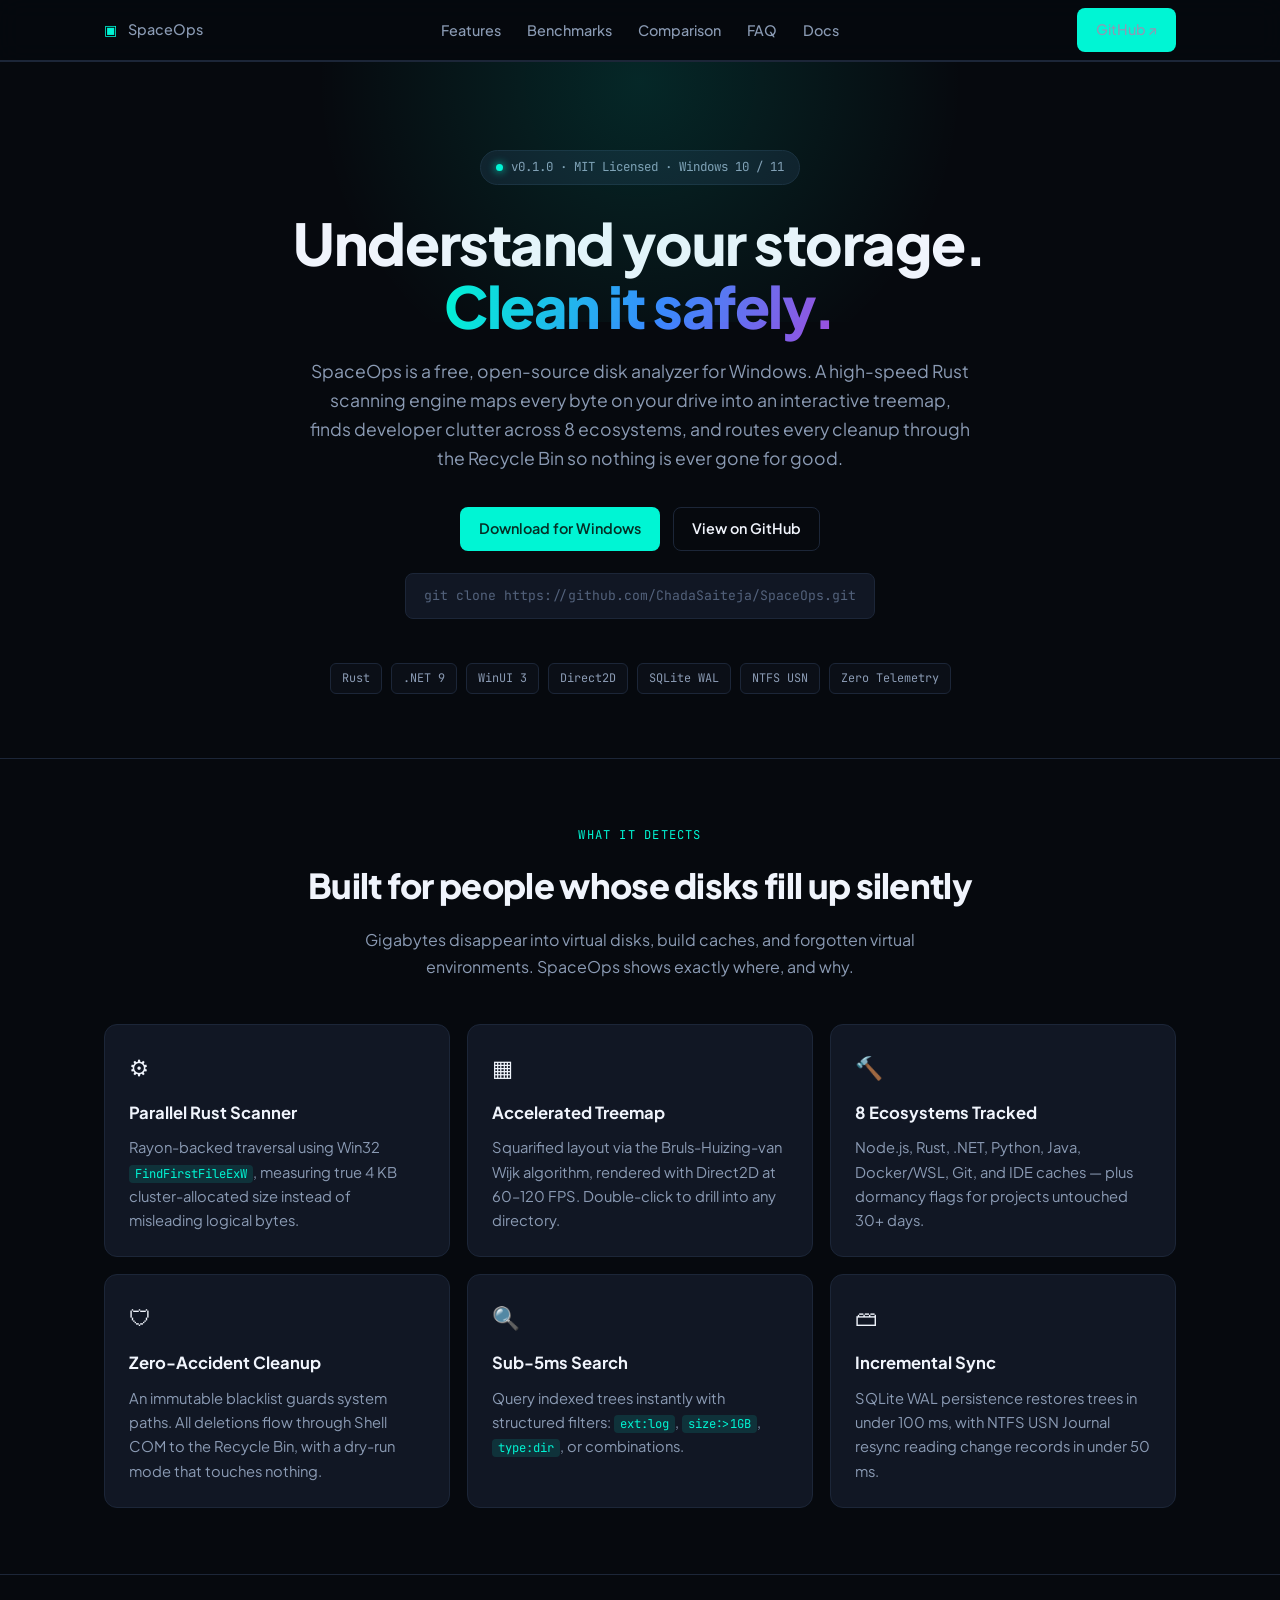
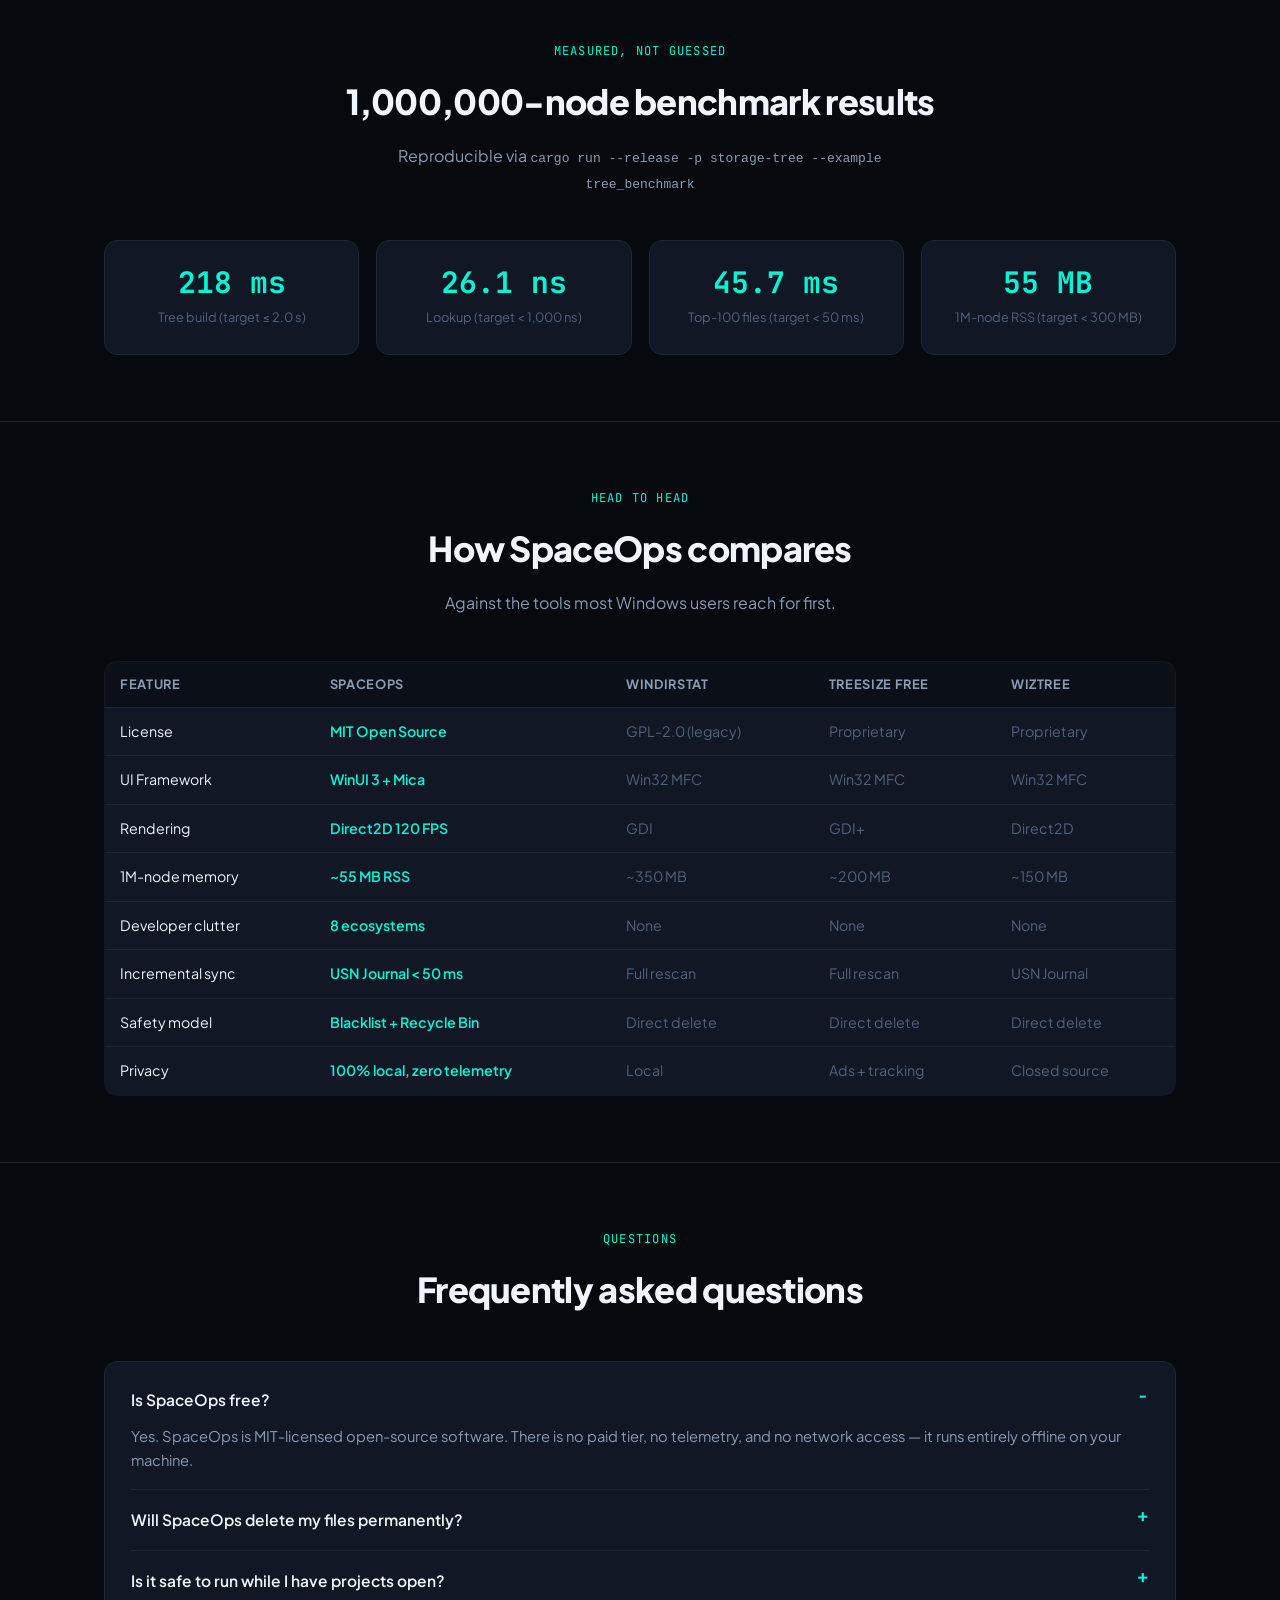
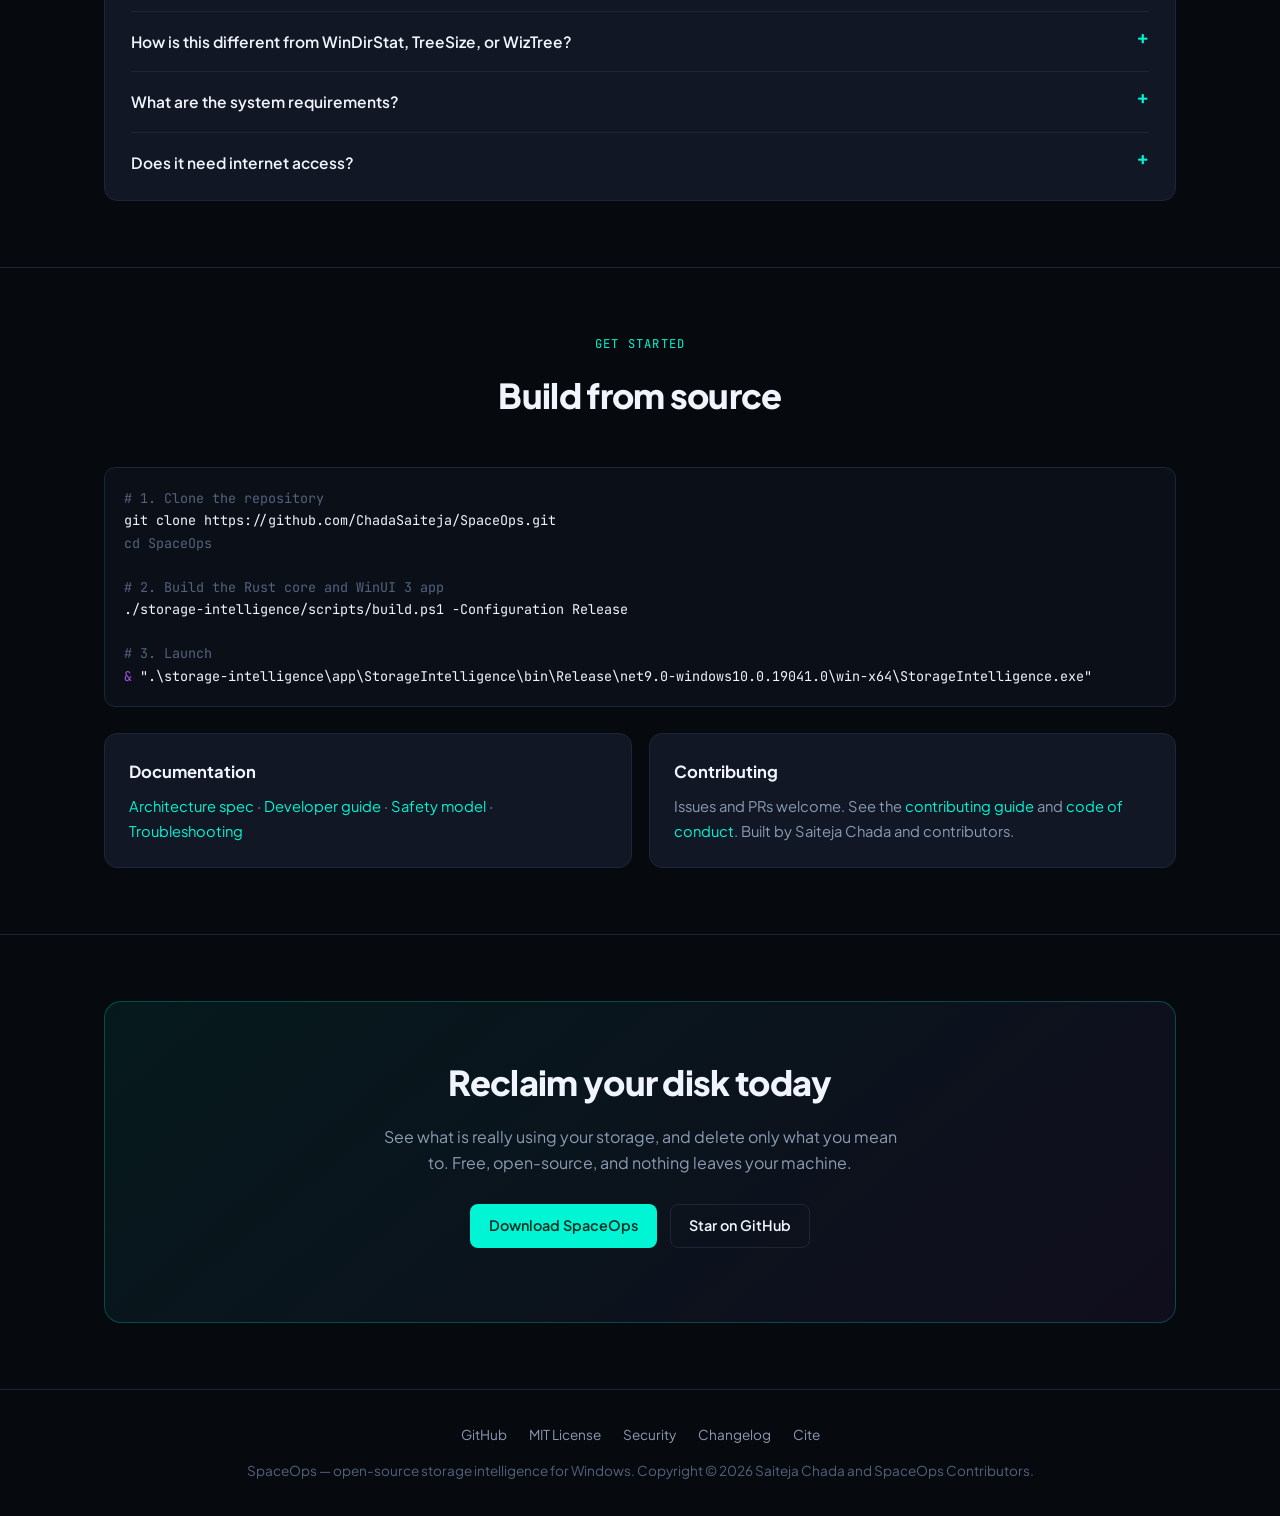
==== index.html @ f1433512 "feat(web): add landing page, llms.txt, CITATION.cff, and Pages deploy - index.html: single-page site" ====
<!DOCTYPE html>
<html lang="en">
<head>
<meta charset="UTF-8">
<meta name="viewport" content="width=device-width, initial-scale=1.0">
<title>SpaceOps — Open-Source Disk Analyzer &amp; Storage Cleaner for Windows</title>
<meta name="description" content="SpaceOps is a free, open-source disk analyzer for Windows 10 and 11. Visualize disk usage with a Rust-powered treemap, detect developer clutter across 8 ecosystems, and clean safely through the Recycle Bin. MIT licensed.">
<meta name="keywords" content="disk analyzer windows, storage analyzer, disk cleaner windows 11, find large files windows, free space windows, treemap disk usage, node_modules cleanup, docker vhdx cleanup, rust storage scanner, winui3 app, ntfs usn journal">
<meta name="author" content="Saiteja Chada">
<meta name="robots" content="index, follow">
<link rel="canonical" href="https://chadasaiteja.github.io/SpaceOps/">

<meta property="og:type" content="website">
<meta property="og:site_name" content="SpaceOps">
<meta property="og:title" content="SpaceOps — Open-Source Disk Analyzer for Windows">
<meta property="og:description" content="Understand your storage. Clean it safely. A Rust-powered disk analyzer with a Direct2D treemap and Recycle Bin-routed cleanup.">
<meta property="og:url" content="https://chadasaiteja.github.io/SpaceOps/">
<meta property="og:image" content="https://chadasaiteja.github.io/SpaceOps/og-image.png">
<meta name="twitter:card" content="summary_large_image">
<meta name="twitter:title" content="SpaceOps — Open-Source Disk Analyzer for Windows">
<meta name="twitter:description" content="Understand your storage. Clean it safely.">
<meta name="twitter:image" content="https://chadasaiteja.github.io/SpaceOps/og-image.png">

<link rel="icon" href="data:image/svg+xml,<svg xmlns='http://www.w3.org/2000/svg' viewBox='0 0 100 100'><rect width='100' height='100' rx='20' fill='%2306090e'/><rect x='18' y='18' width='38' height='38' rx='5' fill='%2300f5d4'/><rect x='62' y='18' width='20' height='20' rx='4' fill='%239d4edd'/><rect x='62' y='44' width='20' height='38' rx='4' fill='%233a86ff'/><rect x='18' y='62' width='38' height='20' rx='5' fill='%23f72585'/></svg>">

<script type="application/ld+json">
{
  "@context": "https://schema.org",
  "@type": "SoftwareApplication",
  "name": "SpaceOps",
  "applicationCategory": "SystemApplication",
  "operatingSystem": "Windows 10, Windows 11",
  "description": "Open-source storage intelligence application for Windows. Scans drives with a parallel Rust engine, renders disk usage as a hardware-accelerated squarified treemap, detects developer build artifacts across 8 ecosystems, and routes all deletions through the Windows Recycle Bin.",
  "url": "https://github.com/ChadaSaiteja/SpaceOps",
  "codeRepository": "https://github.com/ChadaSaiteja/SpaceOps",
  "license": "https://opensource.org/licenses/MIT",
  "author": { "@type": "Person", "name": "Saiteja Chada", "url": "https://github.com/ChadaSaiteja" },
  "keywords": "disk analyzer, storage analyzer, disk cleaner, Windows, treemap, filesystem, Rust, WinUI 3, developer tools",
  "softwareVersion": "0.1.0",
  "datePublished": "2026-10-07",
  "featureList": [
    "Parallel Rust filesystem scanner with cluster-allocated sizing",
    "Hardware-accelerated Direct2D squarified treemap",
    "Developer clutter detection across 8 ecosystems",
    "Recycle Bin-routed cleanup via Windows Shell COM",
    "Sub-5ms tokenized in-memory search",
    "SQLite WAL persistence with NTFS USN Journal incremental sync"
  ],
  "offers": { "@type": "Offer", "price": "0", "priceCurrency": "USD" },
  "aggregateRating": { "@type": "AggregateRating", "ratingValue": "10", "ratingCount": "1" },
  "softwareRequirements": "Windows 10 version 1809 or later; .NET 9 SDK and Rust 1.75+ required only for building from source"
}
</script>
<script type="application/ld+json">
{
  "@context": "https://schema.org",
  "@type": "FAQPage",
  "mainEntity": [
    {
      "@type": "Question",
      "name": "Is SpaceOps free?",
      "acceptedAnswer": { "@type": "Answer", "text": "Yes. SpaceOps is MIT-licensed open-source software with no paid tier, no telemetry, and no network access. It runs entirely offline." }
    },
    {
      "@type": "Question",
      "name": "Will SpaceOps delete my files permanently?",
      "acceptedAnswer": { "@type": "Answer", "text": "No. Every deletion routes through the Windows Shell COM API to the Recycle Bin so files can be restored. System paths like C:\\Windows, C:\\Program Files, and boot manager directories are hard-blocked and cannot be removed even in execution mode. A dry-run mode reports reclaimable space without touching the filesystem." }
    },
    {
      "@type": "Question",
      "name": "How is SpaceOps different from WinDirStat, TreeSize, or WizTree?",
      "acceptedAnswer": { "@type": "Answer", "text": "SpaceOps is free and open source, uses a hardware-accelerated Direct2D treemap instead of GDI rendering, holds a 1M-node tree in roughly 55 MB of RAM, detects developer clutter across 8 ecosystems that competitor tools ignore, and supports incremental resync via the NTFS USN Journal instead of a full rescan." }
    },
    {
      "@type": "Question",
      "name": "What are the system requirements?",
      "acceptedAnswer": { "@type": "Answer", "text": "Windows 10 version 1809 or later, or Windows 11, on x64 or ARM64. Building from source additionally requires the .NET 9 SDK, Rust 1.75 or newer, and Visual Studio 2022 Build Tools with the Desktop C++ workload." }
    },
    {
      "@type": "Question",
      "name": "Does SpaceOps need internet access?",
      "acceptedAnswer": { "@type": "Answer", "text": "No. SpaceOps is 100% local with zero telemetry and makes no network requests once built." }
    }
  ]
}
</script>

<link rel="preconnect" href="https://fonts.googleapis.com">
<link rel="preconnect" href="https://fonts.gstatic.com" crossorigin>
<link href="https://fonts.googleapis.com/css2?family=Plus+Jakarta+Sans:wght@400;500;600;700;800&family=JetBrains+Mono:wght@400;500;700&display=swap" rel="stylesheet">
<style>
  :root {
    --bg-base:#06090e; --bg-surface:#0b0f17; --bg-card:#111724; --bg-card-hover:#172033;
    --border:#1c2638; --accent:#00f5d4; --accent-dim:rgba(0,245,212,.12);
    --purple:#9d4edd; --pink:#f72585; --blue:#3a86ff; --amber:#ffb703;
    --text-main:#f0f4fc; --text-sub:#8b9bb4; --text-muted:#53627c;
    --font-ui:'Plus Jakarta Sans',system-ui,-apple-system,sans-serif;
    --font-mono:'JetBrains Mono',Consolas,monospace;
    --max:1120px;
  }
  *{box-sizing:border-box;margin:0;padding:0}
  html{scroll-behavior:smooth}
  body{background:var(--bg-base);color:var(--text-main);font-family:var(--font-ui);line-height:1.65;-webkit-font-smoothing:antialiased}
  a{color:var(--accent);text-decoration:none}
  a:hover{text-decoration:underline}
  .wrap{max-width:var(--max);margin:0 auto;padding:0 24px}

  header{position:sticky;top:0;z-index:50;background:rgba(6,9,14,.82);backdrop-filter:blur(12px);border-bottom:1px solid var(--border)}
  .nav{display:flex;align-items:center;justify-content:space-between;height:60px}
  .logo{display:flex;align-items:center;gap:10px;font-weight:800;font-size:1.05rem;color:var(--text-main)}
  .logo span{color:var(--accent)}
  .nav ul{display:flex;gap:26px;list-style:none}
  .nav a{color:var(--text-sub);font-size:.9rem;font-weight:500}
  .nav a:hover{color:var(--text-main);text-decoration:none}
  .btn{display:inline-flex;align-items:center;gap:8px;padding:9px 18px;border-radius:8px;font-weight:600;font-size:.9rem;border:1px solid transparent;transition:.18s}
  .btn-primary{background:var(--accent);color:#052e25}
  .btn-primary:hover{filter:brightness(1.1);text-decoration:none}
  .btn-ghost{border-color:var(--border);color:var(--text-main)}
  .btn-ghost:hover{border-color:var(--accent);text-decoration:none}

  .hero{padding:88px 0 64px;text-align:center;position:relative;overflow:hidden}
  .hero::before{content:"";position:absolute;top:-220px;left:50%;transform:translateX(-50%);width:820px;height:480px;background:radial-gradient(circle,rgba(0,245,212,.13),transparent 68%);pointer-events:none}
  .badge{display:inline-flex;align-items:center;gap:8px;padding:6px 15px;border:1px solid var(--border);border-radius:999px;background:var(--bg-card);color:var(--text-sub);font-size:.78rem;font-family:var(--font-mono);margin-bottom:26px}
  .badge .dot{width:7px;height:7px;border-radius:50%;background:var(--accent);box-shadow:0 0 9px var(--accent)}
  h1{font-size:clamp(2.1rem,5.4vw,3.6rem);font-weight:800;letter-spacing:-.025em;line-height:1.1;margin-bottom:20px}
  .grad{background:linear-gradient(100deg,var(--accent),var(--blue) 55%,var(--purple));-webkit-background-clip:text;background-clip:text;color:transparent}
  .lede{font-size:1.1rem;color:var(--text-sub);max-width:660px;margin:0 auto 34px}
  .cta{display:flex;gap:13px;justify-content:center;flex-wrap:wrap;margin-bottom:22px}
  .install{font-family:var(--font-mono);font-size:.82rem;color:var(--text-muted);background:var(--bg-card);border:1px solid var(--border);border-radius:8px;padding:11px 18px;display:inline-block}

  .logos{display:flex;gap:9px;justify-content:center;flex-wrap:wrap;margin-top:44px}
  .chip{font-family:var(--font-mono);font-size:.74rem;color:var(--text-sub);border:1px solid var(--border);background:var(--bg-surface);border-radius:6px;padding:5px 11px}

  section{padding:66px 0;border-top:1px solid var(--border)}
  .sec-head{text-align:center;margin-bottom:44px}
  .eyebrow{font-family:var(--font-mono);font-size:.76rem;color:var(--accent);letter-spacing:.1em;text-transform:uppercase;margin-bottom:12px}
  h2{font-size:clamp(1.6rem,3.4vw,2.15rem);font-weight:800;letter-spacing:-.02em;margin-bottom:13px}
  .sec-sub{color:var(--text-sub);max-width:600px;margin:0 auto}

  .grid{display:grid;gap:17px}
  .g3{grid-template-columns:repeat(auto-fit,minmax(290px,1fr))}
  .g2{grid-template-columns:repeat(auto-fit,minmax(340px,1fr))}
  .card{background:var(--bg-card);border:1px solid var(--border);border-radius:13px;padding:24px;transition:.18s}
  .card:hover{border-color:rgba(0,245,212,.35);background:var(--bg-card-hover);transform:translateY(-2px)}
  .card .ico{font-size:1.4rem;margin-bottom:13px;display:block}
  .card h3{font-size:1.04rem;font-weight:700;margin-bottom:9px}
  .card p{color:var(--text-sub);font-size:.92rem}
  .card code{font-family:var(--font-mono);font-size:.83em;color:var(--accent);background:var(--accent-dim);padding:1px 6px;border-radius:4px}

  .stats{display:grid;grid-template-columns:repeat(auto-fit,minmax(160px,1fr));gap:17px}
  .stat{background:var(--bg-card);border:1px solid var(--border);border-radius:13px;padding:26px 20px;text-align:center}
  .stat .num{font-family:var(--font-mono);font-size:1.85rem;font-weight:700;color:var(--accent);line-height:1.1}
  .stat .lbl{color:var(--text-muted);font-size:.8rem;margin-top:8px}

  table{width:100%;border-collapse:collapse;background:var(--bg-card);border:1px solid var(--border);border-radius:13px;overflow:hidden;font-size:.89rem}
  th,td{padding:12px 15px;text-align:left;border-bottom:1px solid var(--border)}
  th{background:var(--bg-surface);font-weight:700;font-size:.8rem;text-transform:uppercase;letter-spacing:.05em;color:var(--text-sub)}
  tr:last-child td{border-bottom:none}
  td.yes{color:var(--accent);font-weight:600}
  td.no{color:var(--text-muted)}
  .tbl-wrap{overflow-x:auto}

  .faq{background:var(--bg-card);border:1px solid var(--border);border-radius:13px;padding:8px 26px}
  .faq details{border-bottom:1px solid var(--border);padding:17px 0}
  .faq details:last-child{border-bottom:none}
  .faq summary{cursor:pointer;font-weight:600;font-size:.97rem;list-style:none;display:flex;justify-content:space-between;gap:14px}
  .faq summary::-webkit-details-marker{display:none}
  .faq summary::after{content:"+";color:var(--accent);font-family:var(--font-mono);font-size:1.2rem;line-height:1;flex-shrink:0}
  .faq details[open] summary::after{content:"−"}
  .faq p{color:var(--text-sub);font-size:.92rem;margin-top:11px}

  pre{background:var(--bg-surface);border:1px solid var(--border);border-radius:11px;padding:19px;overflow-x:auto;font-family:var(--font-mono);font-size:.84rem;line-height:1.65}
  pre .c{color:var(--text-muted)}
  pre .p{color:var(--purple)}

  .cta-box{text-align:center;background:linear-gradient(140deg,rgba(0,245,212,.07),rgba(157,78,221,.07));border:1px solid rgba(0,245,212,.24);border-radius:17px;padding:52px 30px}
  .cta-box h2{margin-bottom:13px}
  .cta-box p{color:var(--text-sub);max-width:520px;margin:0 auto 28px}

  footer{border-top:1px solid var(--border);padding:34px 0;text-align:center;color:var(--text-muted);font-size:.85rem}
  footer a{color:var(--text-sub)}
  .f-links{display:flex;gap:22px;justify-content:center;flex-wrap:wrap;margin-bottom:13px}

  @media(max-width:760px){
    .nav ul{display:none}
    .hero{padding:58px 0 44px}
    .lede{font-size:1rem}
    .logo{font-size:.95rem}
  }
</style>
</head>
<body>

<header>
  <div class="wrap nav">
    <a class="logo" href="#top"><span>&#9635;</span> SpaceOps</a>
    <ul>
      <li><a href="#features">Features</a></li>
      <li><a href="#benchmarks">Benchmarks</a></li>
      <li><a href="#compare">Comparison</a></li>
      <li><a href="#faq">FAQ</a></li>
      <li><a href="#docs">Docs</a></li>
    </ul>
    <a class="btn btn-primary" href="https://github.com/ChadaSaiteja/SpaceOps" target="_blank" rel="noopener">GitHub &#8599;</a>
  </div>
</header>

<main id="top">
<section class="hero">
  <div class="wrap">
    <div class="badge"><span class="dot"></span> v0.1.0 &middot; MIT Licensed &middot; Windows 10 / 11</div>
    <h1>Understand your storage.<br><span class="grad">Clean it safely.</span></h1>
    <p class="lede">SpaceOps is a free, open-source disk analyzer for Windows. A high-speed Rust scanning engine maps every byte on your drive into an interactive treemap, finds developer clutter across 8 ecosystems, and routes every cleanup through the Recycle Bin so nothing is ever gone for good.</p>
    <div class="cta">
      <a class="btn btn-primary" href="https://github.com/ChadaSaiteja/SpaceOps/releases">Download for Windows</a>
      <a class="btn btn-ghost" href="https://github.com/ChadaSaiteja/SpaceOps#readme">View on GitHub</a>
    </div>
    <div class="install">git clone https://github.com/ChadaSaiteja/SpaceOps.git</div>
    <div class="logos">
      <span class="chip">Rust</span>
      <span class="chip">.NET 9</span>
      <span class="chip">WinUI 3</span>
      <span class="chip">Direct2D</span>
      <span class="chip">SQLite WAL</span>
      <span class="chip">NTFS USN</span>
      <span class="chip">Zero Telemetry</span>
    </div>
  </div>
</section>

<section id="features">
  <div class="wrap">
    <div class="sec-head">
      <div class="eyebrow">What it detects</div>
      <h2>Built for people whose disks fill up silently</h2>
      <p class="sec-sub">Gigabytes disappear into virtual disks, build caches, and forgotten virtual environments. SpaceOps shows exactly where, and why.</p>
    </div>
    <div class="grid g3">
      <div class="card"><span class="ico">&#9881;</span><h3>Parallel Rust Scanner</h3><p>Rayon-backed traversal using Win32 <code>FindFirstFileExW</code>, measuring true 4 KB cluster-allocated size instead of misleading logical bytes.</p></div>
      <div class="card"><span class="ico">&#9638;</span><h3>Accelerated Treemap</h3><p>Squarified layout via the Bruls-Huizing-van Wijk algorithm, rendered with Direct2D at 60&ndash;120 FPS. Double-click to drill into any directory.</p></div>
      <div class="card"><span class="ico">&#128296;</span><h3>8 Ecosystems Tracked</h3><p>Node.js, Rust, .NET, Python, Java, Docker/WSL, Git, and IDE caches &mdash; plus dormancy flags for projects untouched 30+ days.</p></div>
      <div class="card"><span class="ico">&#128737;</span><h3>Zero-Accident Cleanup</h3><p>An immutable blacklist guards system paths. All deletions flow through Shell COM to the Recycle Bin, with a dry-run mode that touches nothing.</p></div>
      <div class="card"><span class="ico">&#128269;</span><h3>Sub-5ms Search</h3><p>Query indexed trees instantly with structured filters: <code>ext:log</code>, <code>size:&gt;1GB</code>, <code>type:dir</code>, or combinations.</p></div>
      <div class="card"><span class="ico">&#128451;</span><h3>Incremental Sync</h3><p>SQLite WAL persistence restores trees in under 100 ms, with NTFS USN Journal resync reading change records in under 50 ms.</p></div>
    </div>
  </div>
</section>

<section id="benchmarks">
  <div class="wrap">
    <div class="sec-head">
      <div class="eyebrow">Measured, not guessed</div>
      <h2>1,000,000-node benchmark results</h2>
      <p class="sec-sub">Reproducible via <code>cargo run --release -p storage-tree --example tree_benchmark</code></p>
    </div>
    <div class="stats">
      <div class="stat"><div class="num">218 ms</div><div class="lbl">Tree build (target &le; 2.0 s)</div></div>
      <div class="stat"><div class="num">26.1 ns</div><div class="lbl">Lookup (target &lt; 1,000 ns)</div></div>
      <div class="stat"><div class="num">45.7 ms</div><div class="lbl">Top-100 files (target &lt; 50 ms)</div></div>
      <div class="stat"><div class="num">55 MB</div><div class="lbl">1M-node RSS (target &lt; 300 MB)</div></div>
    </div>
  </div>
</section>

<section id="compare">
  <div class="wrap">
    <div class="sec-head">
      <div class="eyebrow">Head to head</div>
      <h2>How SpaceOps compares</h2>
      <p class="sec-sub">Against the tools most Windows users reach for first.</p>
    </div>
    <div class="tbl-wrap">
      <table>
        <thead><tr><th>Feature</th><th>SpaceOps</th><th>WinDirStat</th><th>TreeSize Free</th><th>WizTree</th></tr></thead>
        <tbody>
          <tr><td>License</td><td class="yes">MIT Open Source</td><td class="no">GPL-2.0 (legacy)</td><td class="no">Proprietary</td><td class="no">Proprietary</td></tr>
          <tr><td>UI Framework</td><td class="yes">WinUI 3 + Mica</td><td class="no">Win32 MFC</td><td class="no">Win32 MFC</td><td class="no">Win32 MFC</td></tr>
          <tr><td>Rendering</td><td class="yes">Direct2D 120 FPS</td><td class="no">GDI</td><td class="no">GDI+</td><td class="no">Direct2D</td></tr>
          <tr><td>1M-node memory</td><td class="yes">~55 MB RSS</td><td class="no">~350 MB</td><td class="no">~200 MB</td><td class="no">~150 MB</td></tr>
          <tr><td>Developer clutter</td><td class="yes">8 ecosystems</td><td class="no">None</td><td class="no">None</td><td class="no">None</td></tr>
          <tr><td>Incremental sync</td><td class="yes">USN Journal &lt; 50 ms</td><td class="no">Full rescan</td><td class="no">Full rescan</td><td class="no">USN Journal</td></tr>
          <tr><td>Safety model</td><td class="yes">Blacklist + Recycle Bin</td><td class="no">Direct delete</td><td class="no">Direct delete</td><td class="no">Direct delete</td></tr>
          <tr><td>Privacy</td><td class="yes">100% local, zero telemetry</td><td class="no">Local</td><td class="no">Ads + tracking</td><td class="no">Closed source</td></tr>
        </tbody>
      </table>
    </div>
  </div>
</section>

<section id="faq">
  <div class="wrap">
    <div class="sec-head">
      <div class="eyebrow">Questions</div>
      <h2>Frequently asked questions</h2>
    </div>
    <div class="faq">
      <details open><summary>Is SpaceOps free?</summary><p>Yes. SpaceOps is MIT-licensed open-source software. There is no paid tier, no telemetry, and no network access &mdash; it runs entirely offline on your machine.</p></details>
      <details><summary>Will SpaceOps delete my files permanently?</summary><p>No. Every deletion routes through the Windows Shell COM API to the Recycle Bin, so you can restore anything. <code>C:\Windows</code>, <code>C:\Program Files</code>, boot manager paths, and user system profiles are hard-blocked and can never be removed, even in execution mode. A dry-run mode reports reclaimable space without touching the filesystem.</p></details>
      <details><summary>Is it safe to run while I have projects open?</summary><p>Yes. The scanner treats directory junctions, symlinks, and volume mount points as leaves, so it never double-counts or traverses outside your drive. Reparse points are detected and displayed rather than followed.</p></details>
      <details><summary>How is this different from WinDirStat, TreeSize, or WizTree?</summary><p>SpaceOps is free and open source, uses a hardware-accelerated Direct2D treemap instead of slow GDI rendering, holds a 1M-node tree in roughly 55 MB of RAM, detects developer clutter across 8 ecosystems that competitor tools ignore, and supports incremental resync via the NTFS USN Journal instead of a full rescan.</p></details>
      <details><summary>What are the system requirements?</summary><p>Windows 10 version 1809 or later, or Windows 11, on x64 or ARM64. To build from source you also need the .NET 9 SDK, Rust 1.75+, and Visual Studio 2022 Build Tools with the Desktop C++ workload.</p></details>
      <details><summary>Does it need internet access?</summary><p>No. SpaceOps is 100% local with zero telemetry. Once built, it never makes a network request.</p></details>
    </div>
  </div>
</section>

<section id="docs">
  <div class="wrap">
    <div class="sec-head">
      <div class="eyebrow">Get started</div>
      <h2>Build from source</h2>
    </div>
    <pre><span class="c"># 1. Clone the repository</span>
git clone https://github.com/ChadaSaiteja/SpaceOps.git
<span class="c">cd SpaceOps</span>

<span class="c"># 2. Build the Rust core and WinUI 3 app</span>
./storage-intelligence/scripts/build.ps1 -Configuration Release

<span class="c"># 3. Launch</span>
<span class="p">&amp;</span> ".\storage-intelligence\app\StorageIntelligence\bin\Release\net9.0-windows10.0.19041.0\win-x64\StorageIntelligence.exe"</pre>
    <div class="grid g2" style="margin-top:26px">
      <div class="card"><h3>Documentation</h3><p><a href="https://github.com/ChadaSaiteja/SpaceOps/blob/main/docs/architecture.md">Architecture spec</a> &middot; <a href="https://github.com/ChadaSaiteja/SpaceOps/blob/main/docs/development.md">Developer guide</a> &middot; <a href="https://github.com/ChadaSaiteja/SpaceOps/blob/main/docs/safety-model.md">Safety model</a> &middot; <a href="https://github.com/ChadaSaiteja/SpaceOps/blob/main/docs/troubleshooting.md">Troubleshooting</a></p></div>
      <div class="card"><h3>Contributing</h3><p>Issues and PRs welcome. See the <a href="https://github.com/ChadaSaiteja/SpaceOps/blob/main/CONTRIBUTING.md">contributing guide</a> and <a href="https://github.com/ChadaSaiteja/SpaceOps/blob/main/CODE_OF_CONDUCT.md">code of conduct</a>. Built by Saiteja Chada and contributors.</p></div>
    </div>
  </div>
</section>

<section>
  <div class="wrap">
    <div class="cta-box">
      <h2>Reclaim your disk today</h2>
      <p>See what is really using your storage, and delete only what you mean to. Free, open-source, and nothing leaves your machine.</p>
      <div class="cta">
        <a class="btn btn-primary" href="https://github.com/ChadaSaiteja/SpaceOps/releases">Download SpaceOps</a>
        <a class="btn btn-ghost" href="https://github.com/ChadaSaiteja/SpaceOps">Star on GitHub</a>
      </div>
    </div>
  </div>
</section>
</main>

<footer>
  <div class="wrap">
    <div class="f-links">
      <a href="https://github.com/ChadaSaiteja/SpaceOps">GitHub</a>
      <a href="https://github.com/ChadaSaiteja/SpaceOps/blob/main/LICENSE">MIT License</a>
      <a href="https://github.com/ChadaSaiteja/SpaceOps/blob/main/SECURITY.md">Security</a>
      <a href="https://github.com/ChadaSaiteja/SpaceOps/blob/main/CHANGELOG.md">Changelog</a>
      <a href="https://github.com/ChadaSaiteja/SpaceOps/blob/main/CITATION.cff">Cite</a>
    </div>
    <p>SpaceOps &mdash; open-source storage intelligence for Windows. Copyright &copy; 2026 Saiteja Chada and SpaceOps Contributors.</p>
  </div>
</footer>

</body>
</html>
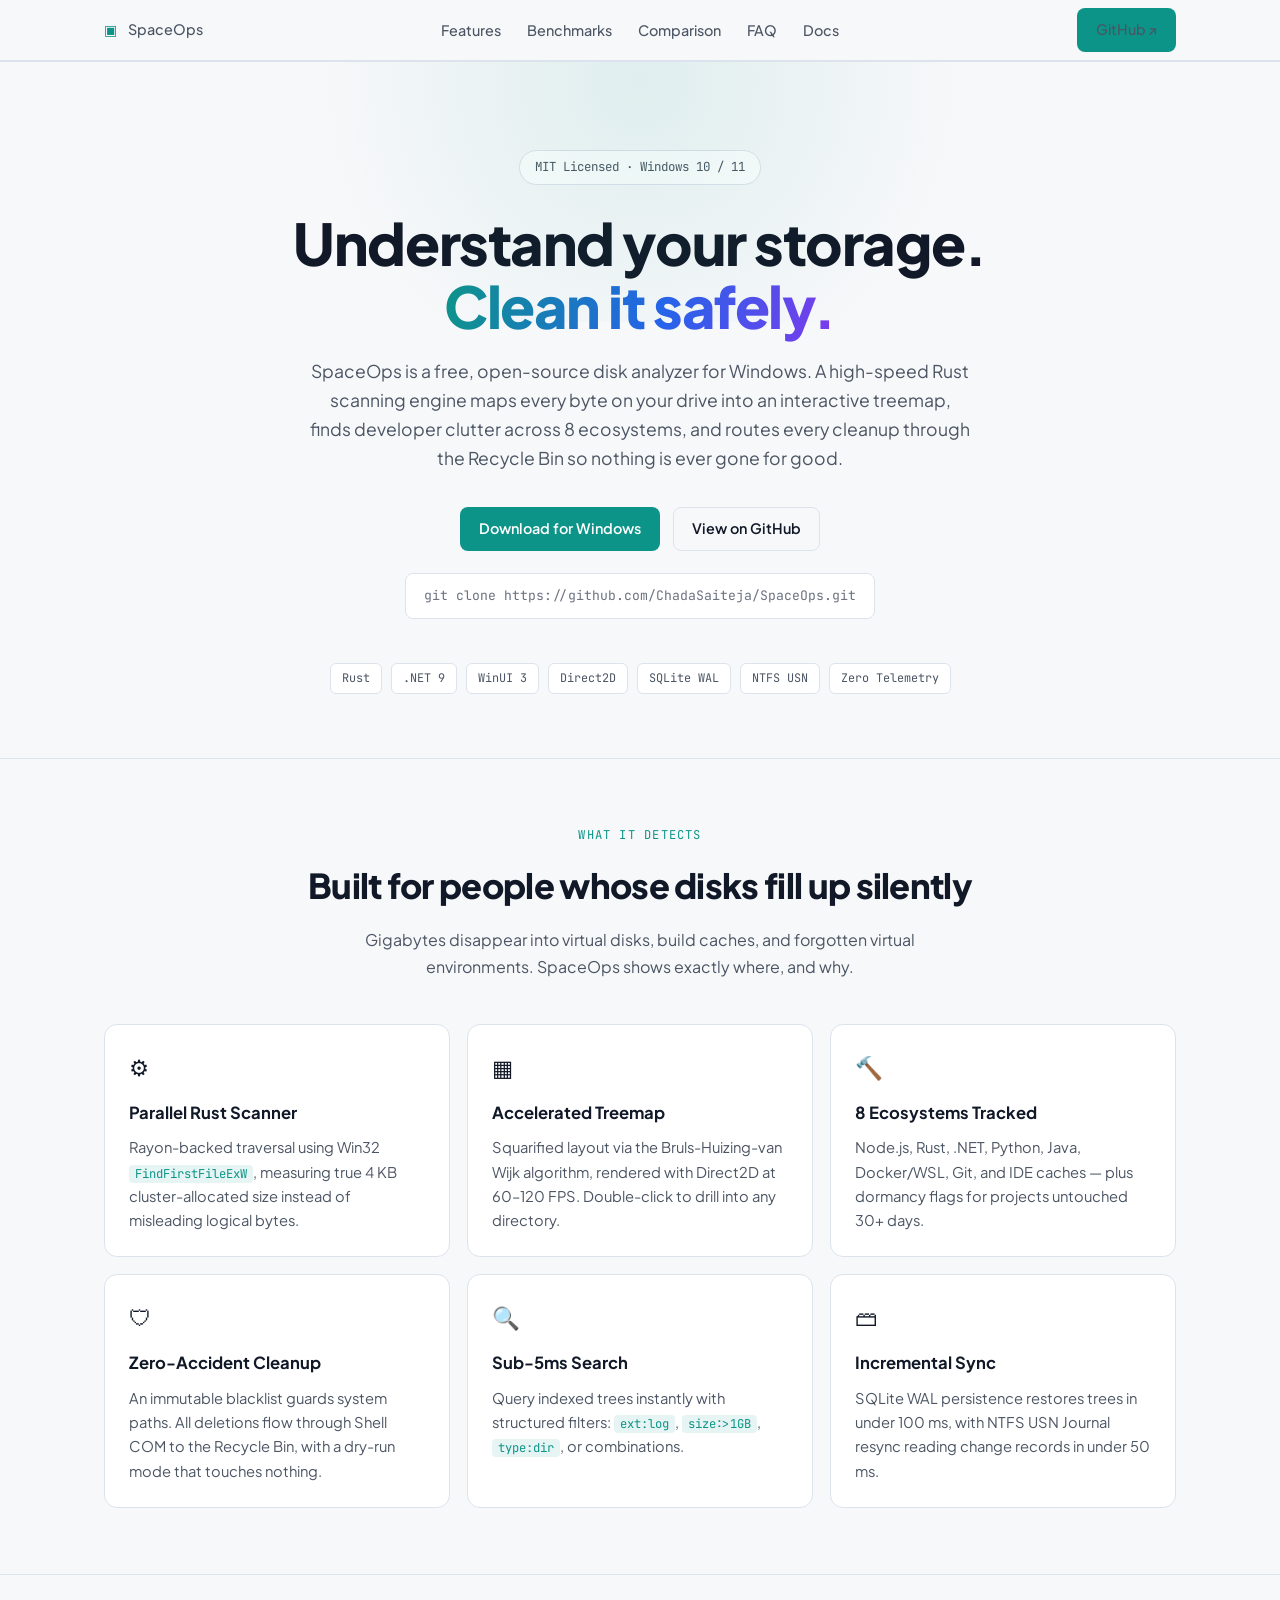
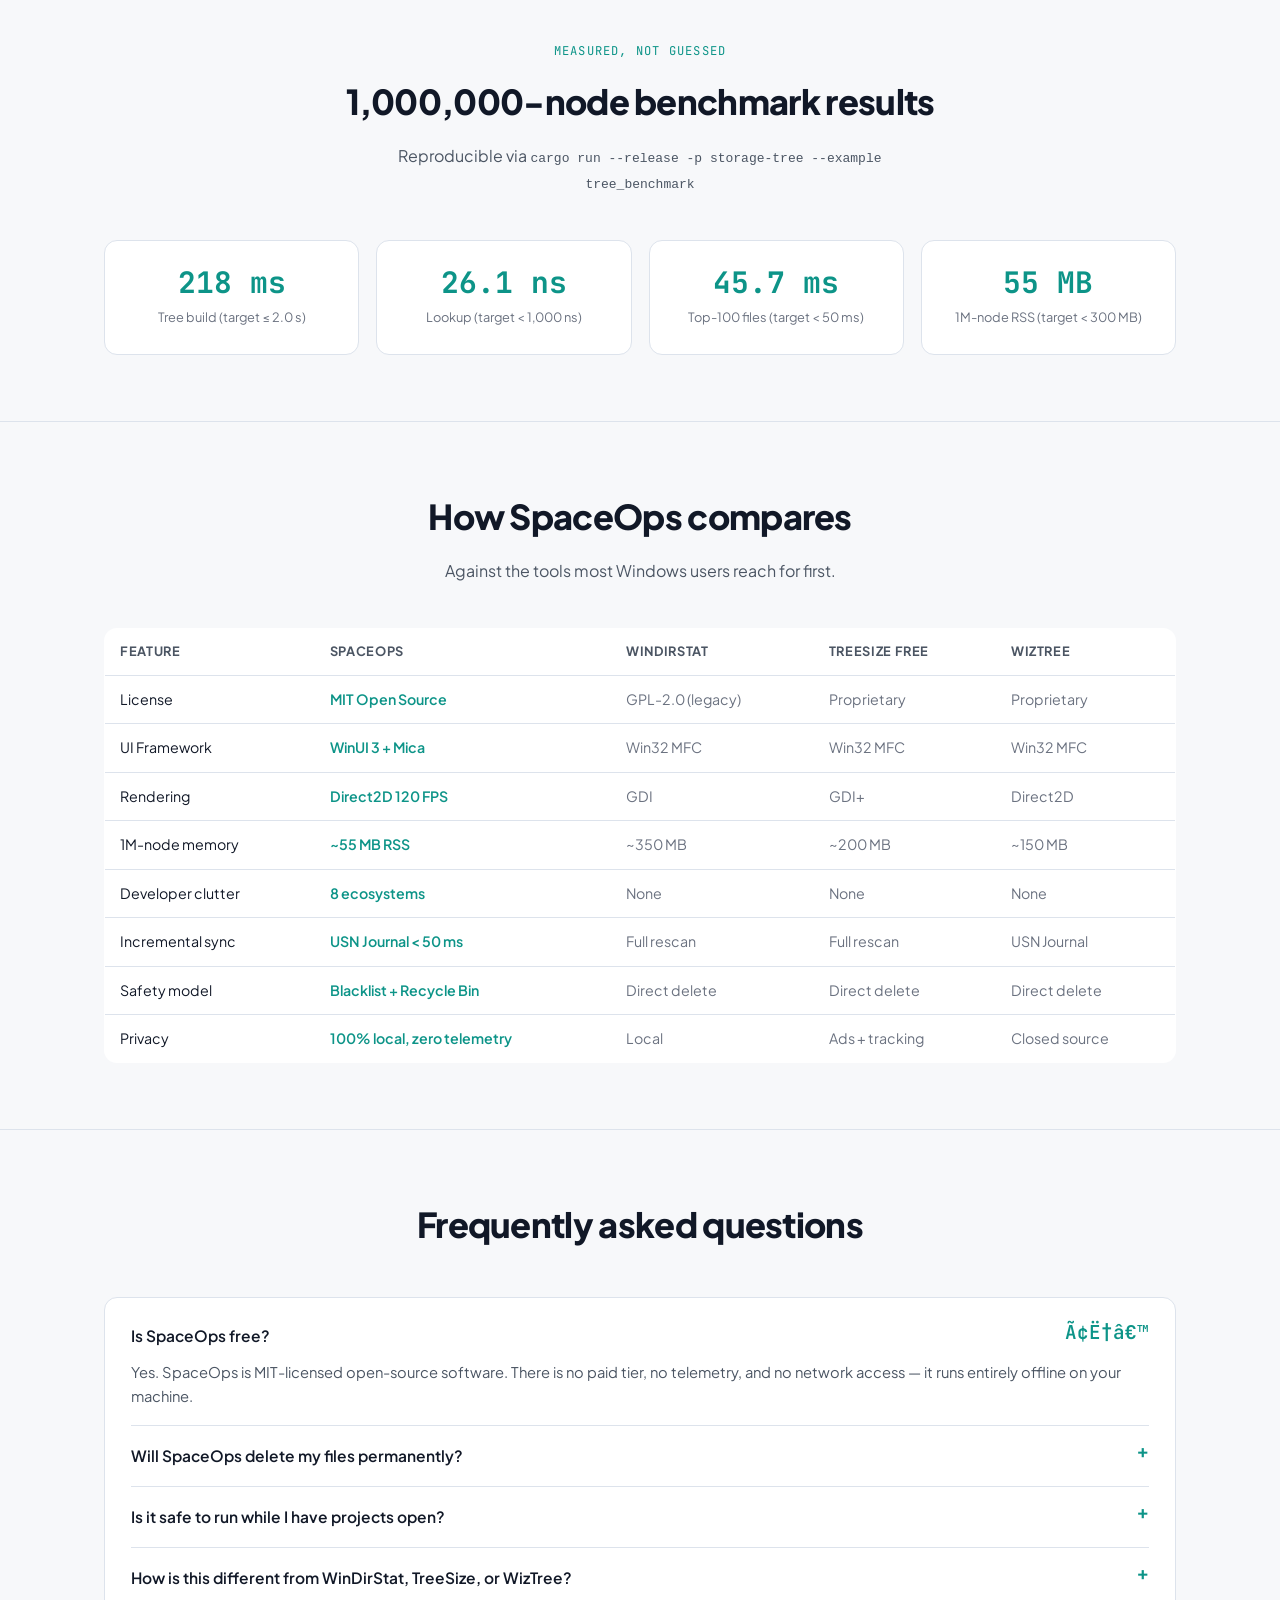
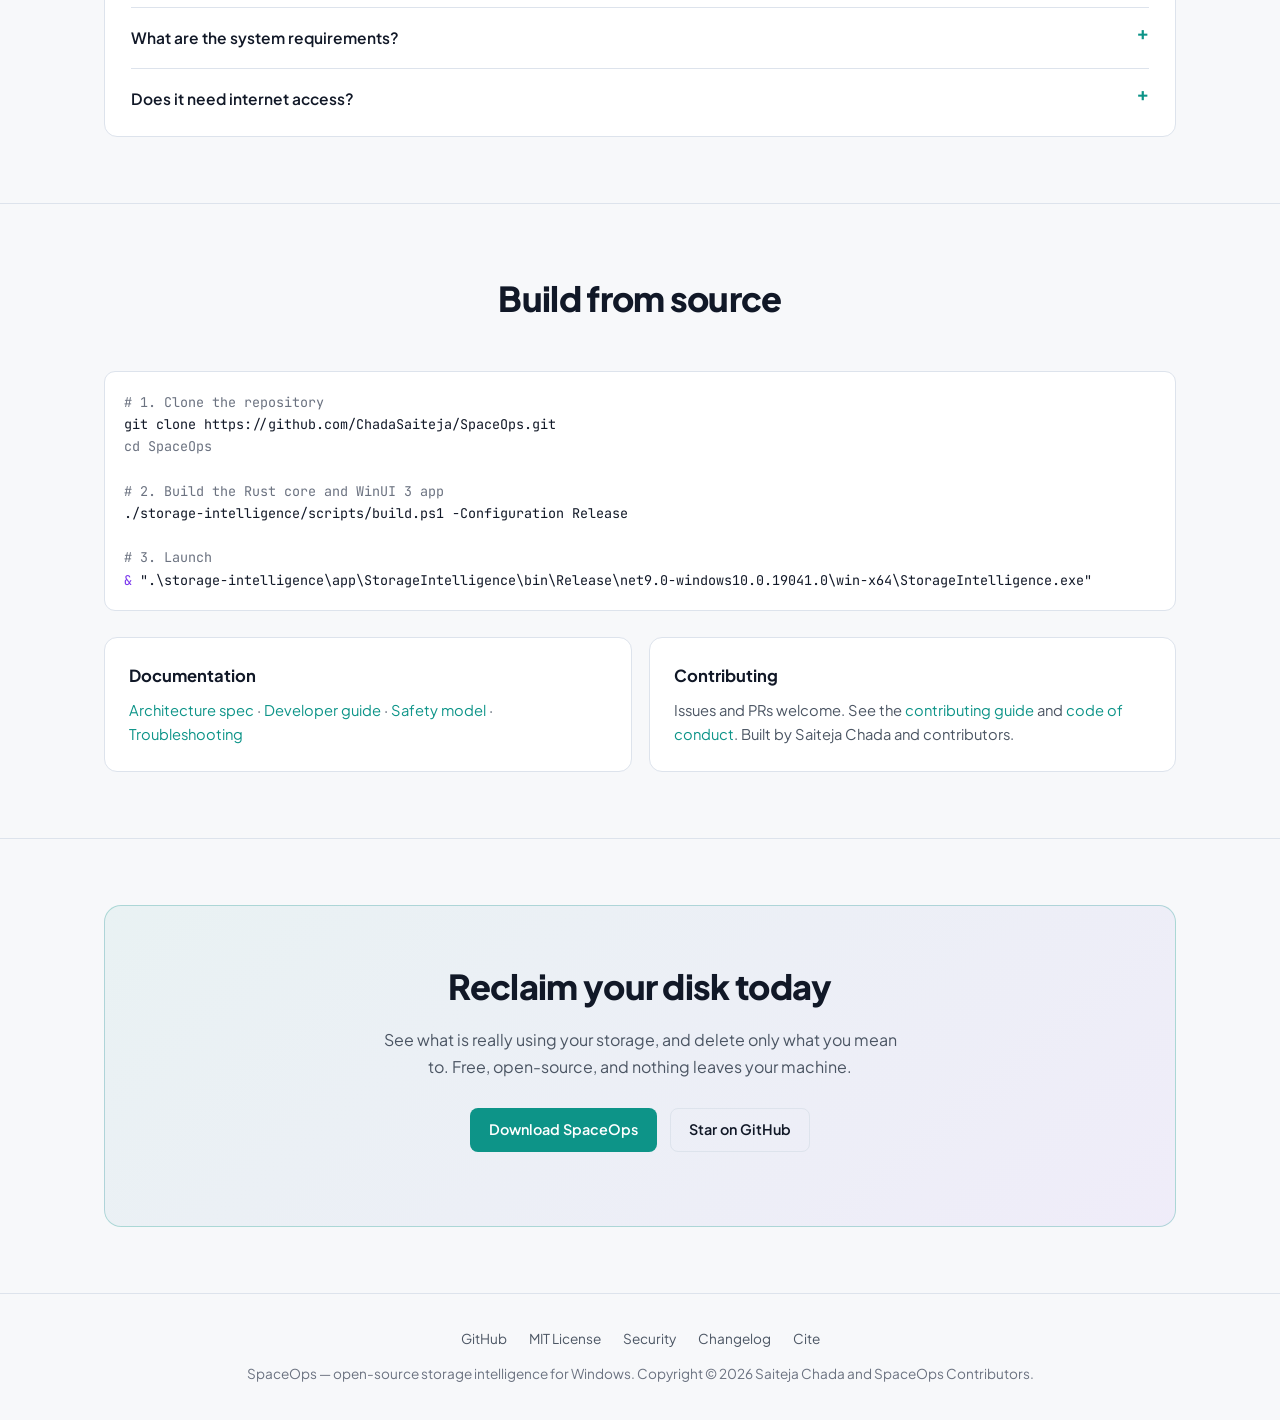
==== commit 8ba5e229: "fix(web): add reduced-motion and dark-mode support to landing page - Add prefers-reduced-motion bloc" ====
--- a/index.html
+++ b/index.html
@@ -3,7 +3,7 @@
 <head>
 <meta charset="UTF-8">
 <meta name="viewport" content="width=device-width, initial-scale=1.0">
-<title>SpaceOps — Open-Source Disk Analyzer &amp; Storage Cleaner for Windows</title>
+<title>SpaceOps Ã¢â‚¬â€ Open-Source Disk Analyzer &amp; Storage Cleaner for Windows</title>
 <meta name="description" content="SpaceOps is a free, open-source disk analyzer for Windows 10 and 11. Visualize disk usage with a Rust-powered treemap, detect developer clutter across 8 ecosystems, and clean safely through the Recycle Bin. MIT licensed.">
 <meta name="keywords" content="disk analyzer windows, storage analyzer, disk cleaner windows 11, find large files windows, free space windows, treemap disk usage, node_modules cleanup, docker vhdx cleanup, rust storage scanner, winui3 app, ntfs usn journal">
 <meta name="author" content="Saiteja Chada">
@@ -12,12 +12,12 @@
 
 <meta property="og:type" content="website">
 <meta property="og:site_name" content="SpaceOps">
-<meta property="og:title" content="SpaceOps — Open-Source Disk Analyzer for Windows">
+<meta property="og:title" content="SpaceOps Ã¢â‚¬â€ Open-Source Disk Analyzer for Windows">
 <meta property="og:description" content="Understand your storage. Clean it safely. A Rust-powered disk analyzer with a Direct2D treemap and Recycle Bin-routed cleanup.">
 <meta property="og:url" content="https://chadasaiteja.github.io/SpaceOps/">
 <meta property="og:image" content="https://chadasaiteja.github.io/SpaceOps/og-image.png">
 <meta name="twitter:card" content="summary_large_image">
-<meta name="twitter:title" content="SpaceOps — Open-Source Disk Analyzer for Windows">
+<meta name="twitter:title" content="SpaceOps Ã¢â‚¬â€ Open-Source Disk Analyzer for Windows">
 <meta name="twitter:description" content="Understand your storage. Clean it safely.">
 <meta name="twitter:image" content="https://chadasaiteja.github.io/SpaceOps/og-image.png">
 
@@ -121,7 +121,6 @@
   .hero{padding:88px 0 64px;text-align:center;position:relative;overflow:hidden}
   .hero::before{content:"";position:absolute;top:-220px;left:50%;transform:translateX(-50%);width:820px;height:480px;background:radial-gradient(circle,rgba(0,245,212,.13),transparent 68%);pointer-events:none}
   .badge{display:inline-flex;align-items:center;gap:8px;padding:6px 15px;border:1px solid var(--border);border-radius:999px;background:var(--bg-card);color:var(--text-sub);font-size:.78rem;font-family:var(--font-mono);margin-bottom:26px}
-  .badge .dot{width:7px;height:7px;border-radius:50%;background:var(--accent);box-shadow:0 0 9px var(--accent)}
   h1{font-size:clamp(2.1rem,5.4vw,3.6rem);font-weight:800;letter-spacing:-.025em;line-height:1.1;margin-bottom:20px}
   .grad{background:linear-gradient(100deg,var(--accent),var(--blue) 55%,var(--purple));-webkit-background-clip:text;background-clip:text;color:transparent}
   .lede{font-size:1.1rem;color:var(--text-sub);max-width:660px;margin:0 auto 34px}
@@ -166,7 +165,7 @@
   .faq summary{cursor:pointer;font-weight:600;font-size:.97rem;list-style:none;display:flex;justify-content:space-between;gap:14px}
   .faq summary::-webkit-details-marker{display:none}
   .faq summary::after{content:"+";color:var(--accent);font-family:var(--font-mono);font-size:1.2rem;line-height:1;flex-shrink:0}
-  .faq details[open] summary::after{content:"−"}
+  .faq details[open] summary::after{content:"Ã¢Ë†â€™"}
   .faq p{color:var(--text-sub);font-size:.92rem;margin-top:11px}
 
   pre{background:var(--bg-surface);border:1px solid var(--border);border-radius:11px;padding:19px;overflow-x:auto;font-family:var(--font-mono);font-size:.84rem;line-height:1.65}
@@ -186,6 +185,38 @@
     .hero{padding:58px 0 44px}
     .lede{font-size:1rem}
     .logo{font-size:.95rem}
+  }
+
+  /* ---- Dark mode (default: respects system preference) ---- */
+  @media (prefers-color-scheme: light){
+    :root{
+      --bg-base:#f7f8fa; --bg-surface:#ffffff; --bg-card:#ffffff; --bg-card-hover:#f1f5f9;
+      --border:#dde3ec; --accent:#0d9488; --accent-dim:rgba(13,148,136,.10);
+      --purple:#7c3aed; --pink:#db2777; --blue:#2563eb; --amber:#b45309;
+      --text-main:#111827; --text-sub:#4b5563; --text-muted:#6b7280;
+    }
+    .btn-primary{color:#ffffff}
+    pre .c{color:#6b7280}
+    pre .p{color:#7c3aed}
+    .install, .chip{background:var(--bg-surface)}
+    header{background:rgba(247,248,250,.85)}
+    .hero::before{background:radial-gradient(circle,rgba(13,148,136,.10),transparent 68%)}
+    .cta-box{background:linear-gradient(140deg,rgba(13,148,136,.06),rgba(124,58,237,.06));border-color:rgba(13,148,136,.28)}
+    .logo span{color:var(--accent)}
+    .card:hover{border-color:rgba(13,148,136,.4)}
+    th{background:var(--bg-surface)}
+  }
+
+  /* ---- Reduced motion: collapse all transitions and transforms ---- */
+  @media (prefers-reduced-motion: reduce){
+    html{scroll-behavior:auto}
+    *, *::before, *::after{
+      animation-duration:.01ms !important;
+      animation-iteration-count:1 !important;
+      transition-duration:.01ms !important;
+    }
+    .card:hover{transform:none}
+    .btn:hover,.chip:hover,.install:hover{transform:none}
   }
 </style>
 </head>
@@ -208,7 +239,7 @@
 <main id="top">
 <section class="hero">
   <div class="wrap">
-    <div class="badge"><span class="dot"></span> v0.1.0 &middot; MIT Licensed &middot; Windows 10 / 11</div>
+    <div class="badge">MIT Licensed &middot; Windows 10 / 11</div>
     <h1>Understand your storage.<br><span class="grad">Clean it safely.</span></h1>
     <p class="lede">SpaceOps is a free, open-source disk analyzer for Windows. A high-speed Rust scanning engine maps every byte on your drive into an interactive treemap, finds developer clutter across 8 ecosystems, and routes every cleanup through the Recycle Bin so nothing is ever gone for good.</p>
     <div class="cta">
@@ -265,7 +296,6 @@
 <section id="compare">
   <div class="wrap">
     <div class="sec-head">
-      <div class="eyebrow">Head to head</div>
       <h2>How SpaceOps compares</h2>
       <p class="sec-sub">Against the tools most Windows users reach for first.</p>
     </div>
@@ -290,7 +320,6 @@
 <section id="faq">
   <div class="wrap">
     <div class="sec-head">
-      <div class="eyebrow">Questions</div>
       <h2>Frequently asked questions</h2>
     </div>
     <div class="faq">
@@ -307,7 +336,6 @@
 <section id="docs">
   <div class="wrap">
     <div class="sec-head">
-      <div class="eyebrow">Get started</div>
       <h2>Build from source</h2>
     </div>
     <pre><span class="c"># 1. Clone the repository</span>
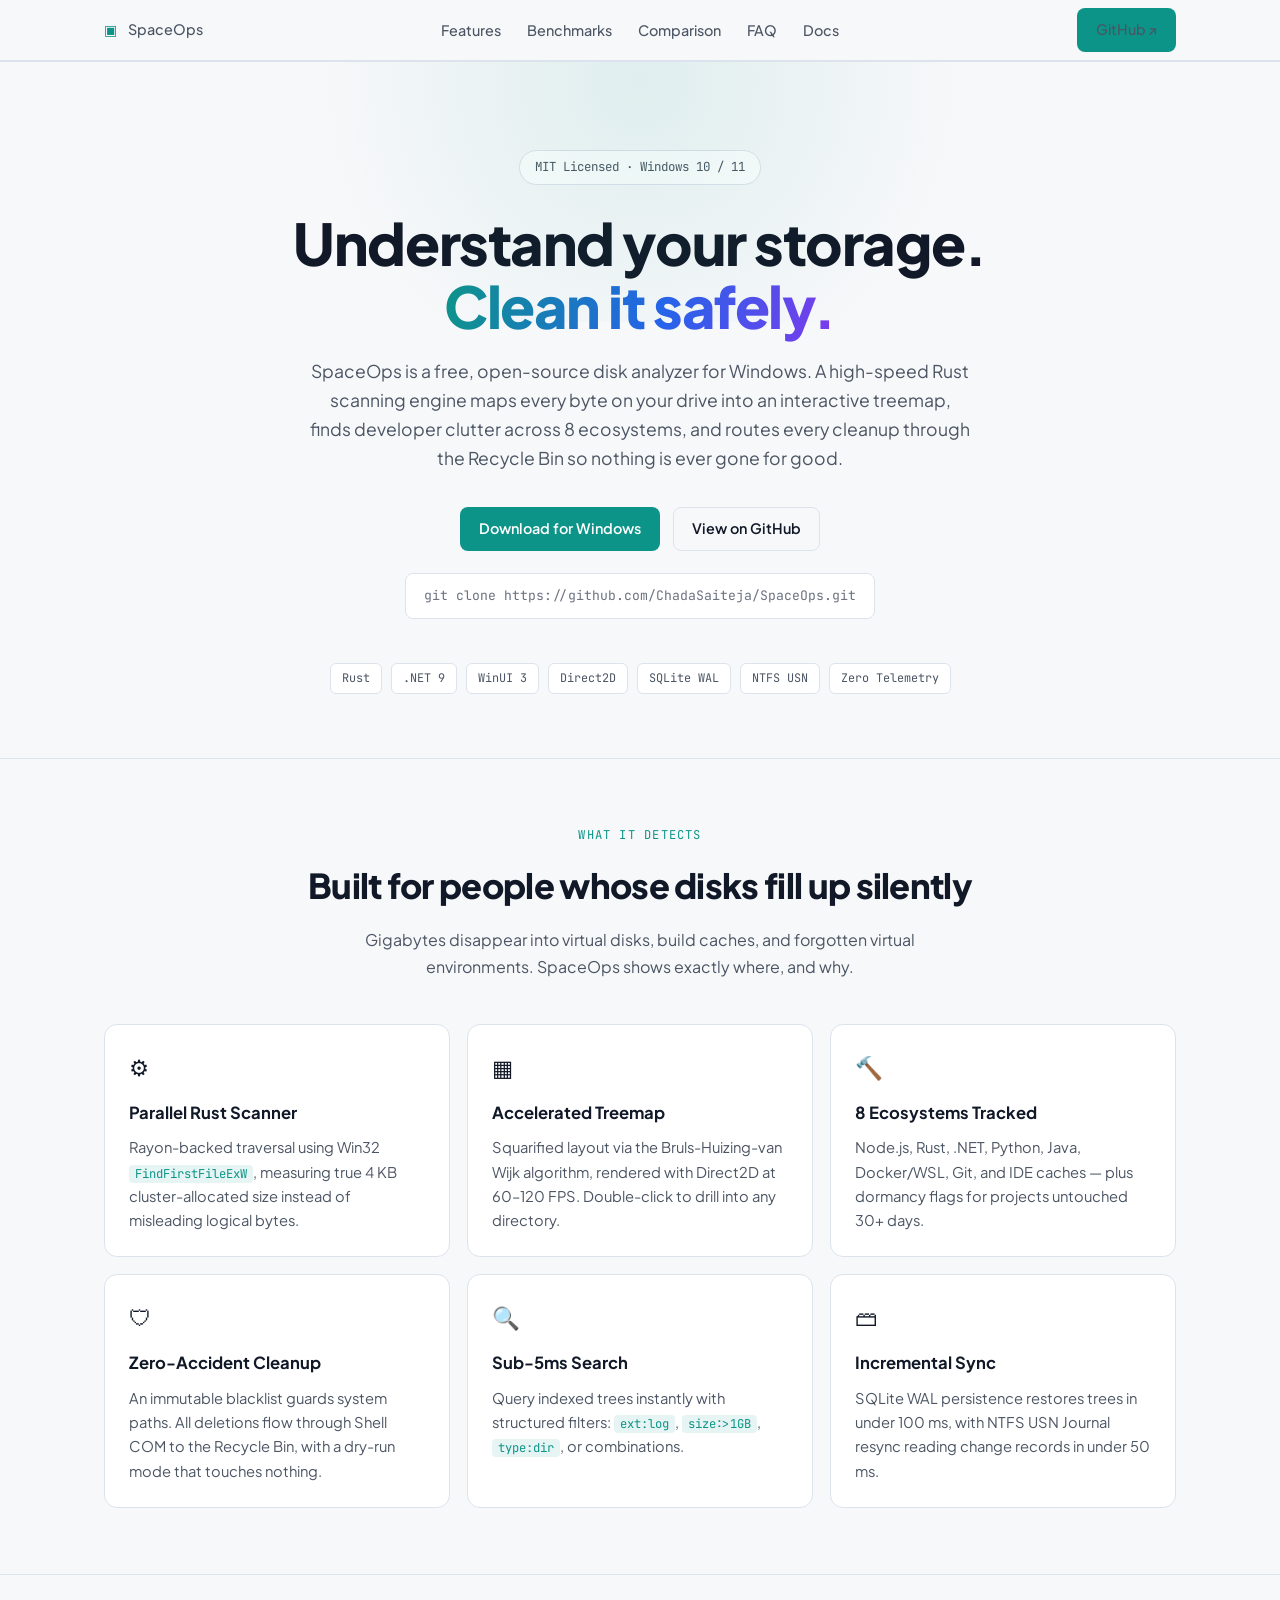
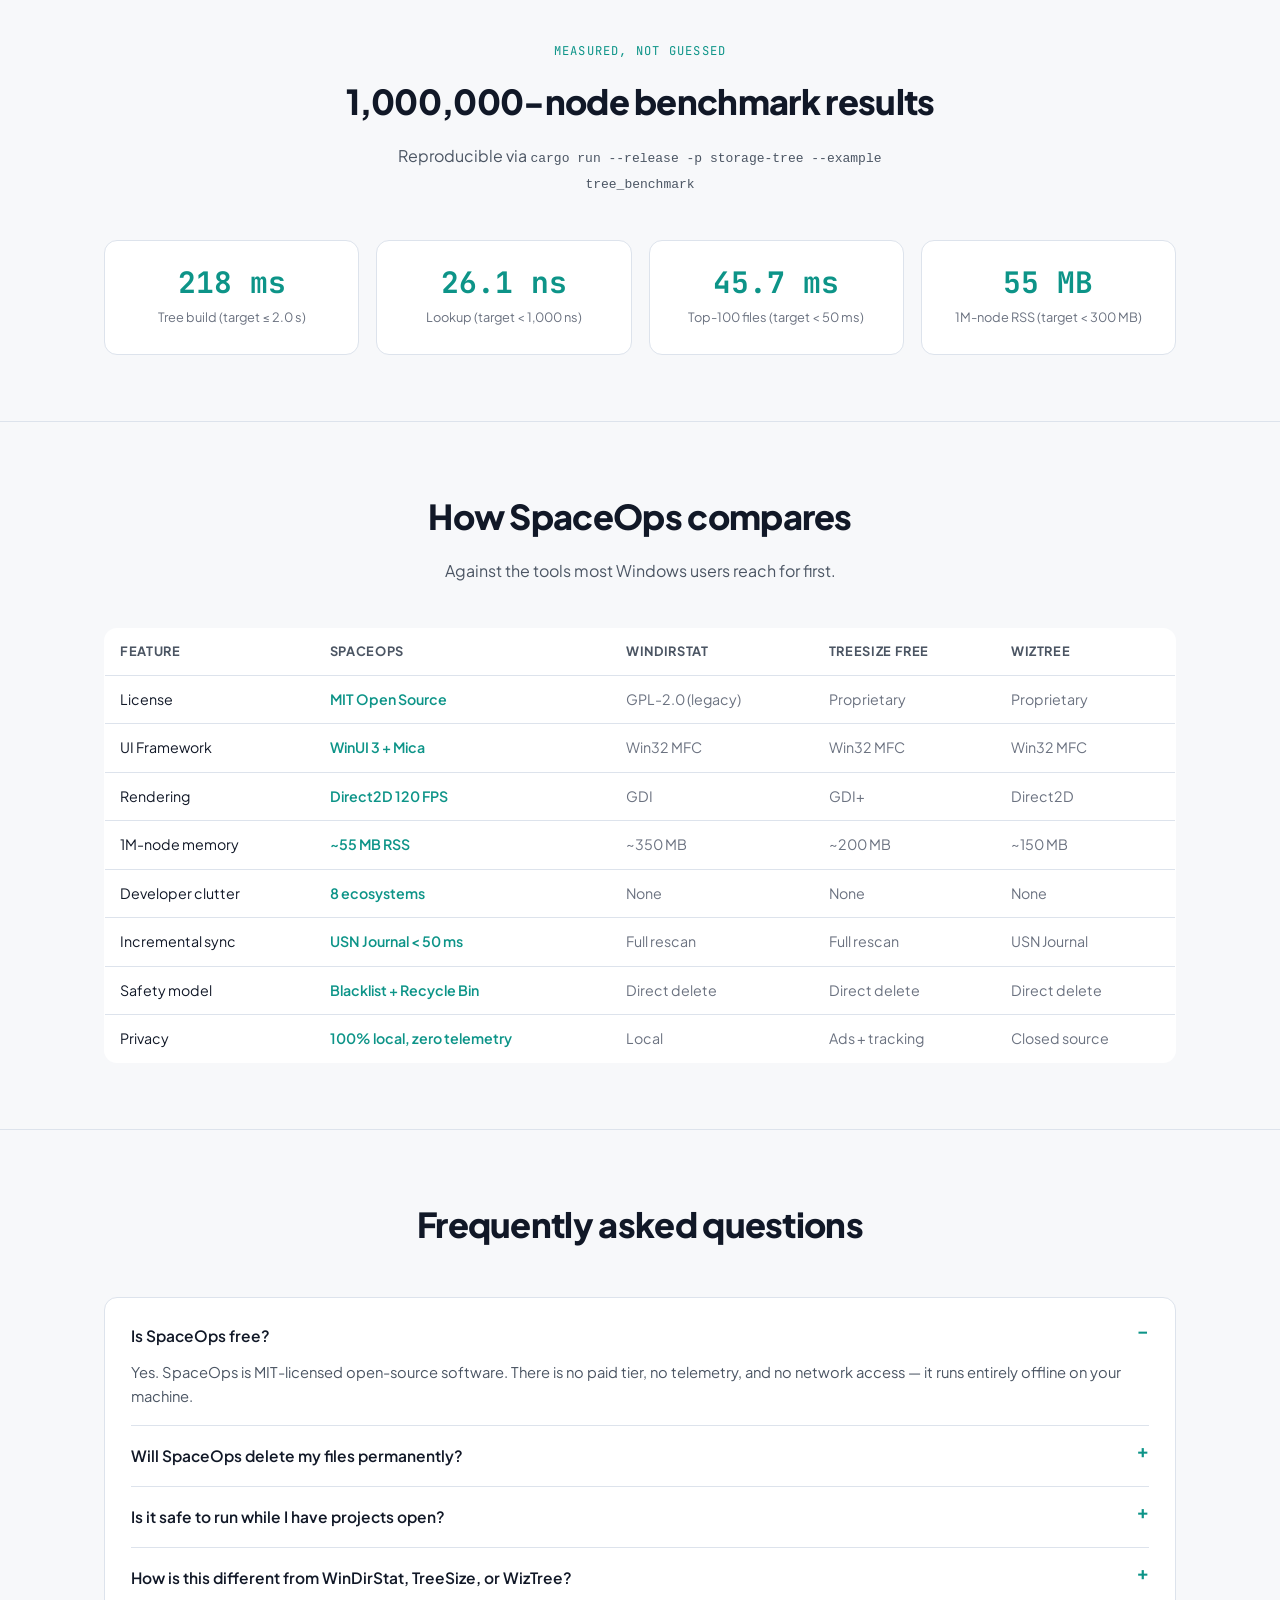
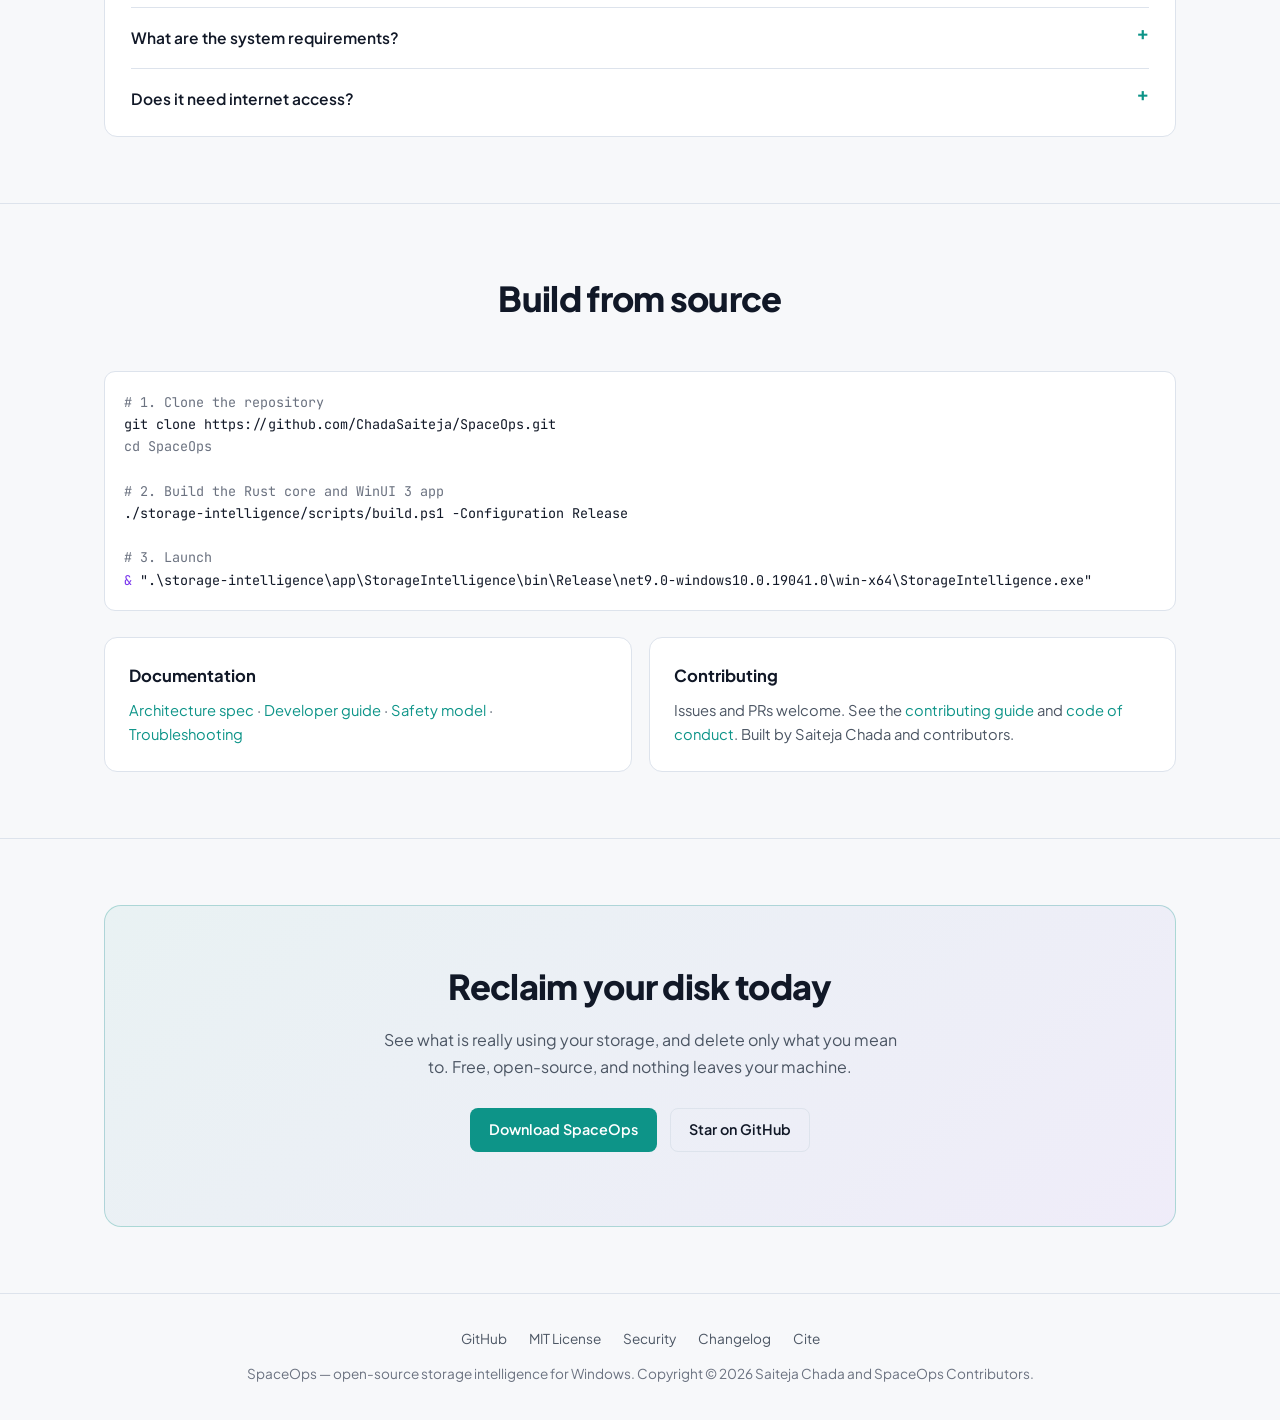
==== commit fba9ce6c: "fix(web): repair double-encoded em-dash in titles and FAQ toggle Em-dash bytes E2 80 94 were decoded" ====
--- a/index.html
+++ b/index.html
@@ -3,7 +3,7 @@
 <head>
 <meta charset="UTF-8">
 <meta name="viewport" content="width=device-width, initial-scale=1.0">
-<title>SpaceOps Ã¢â‚¬â€ Open-Source Disk Analyzer &amp; Storage Cleaner for Windows</title>
+<title>SpaceOps &mdash; Open-Source Disk Analyzer &amp; Storage Cleaner for Windows</title>
 <meta name="description" content="SpaceOps is a free, open-source disk analyzer for Windows 10 and 11. Visualize disk usage with a Rust-powered treemap, detect developer clutter across 8 ecosystems, and clean safely through the Recycle Bin. MIT licensed.">
 <meta name="keywords" content="disk analyzer windows, storage analyzer, disk cleaner windows 11, find large files windows, free space windows, treemap disk usage, node_modules cleanup, docker vhdx cleanup, rust storage scanner, winui3 app, ntfs usn journal">
 <meta name="author" content="Saiteja Chada">
@@ -12,12 +12,12 @@
 
 <meta property="og:type" content="website">
 <meta property="og:site_name" content="SpaceOps">
-<meta property="og:title" content="SpaceOps Ã¢â‚¬â€ Open-Source Disk Analyzer for Windows">
+<meta property="og:title" content="SpaceOps &mdash; Open-Source Disk Analyzer for Windows">
 <meta property="og:description" content="Understand your storage. Clean it safely. A Rust-powered disk analyzer with a Direct2D treemap and Recycle Bin-routed cleanup.">
 <meta property="og:url" content="https://chadasaiteja.github.io/SpaceOps/">
 <meta property="og:image" content="https://chadasaiteja.github.io/SpaceOps/og-image.png">
 <meta name="twitter:card" content="summary_large_image">
-<meta name="twitter:title" content="SpaceOps Ã¢â‚¬â€ Open-Source Disk Analyzer for Windows">
+<meta name="twitter:title" content="SpaceOps &mdash; Open-Source Disk Analyzer for Windows">
 <meta name="twitter:description" content="Understand your storage. Clean it safely.">
 <meta name="twitter:image" content="https://chadasaiteja.github.io/SpaceOps/og-image.png">
 
@@ -165,7 +165,7 @@
   .faq summary{cursor:pointer;font-weight:600;font-size:.97rem;list-style:none;display:flex;justify-content:space-between;gap:14px}
   .faq summary::-webkit-details-marker{display:none}
   .faq summary::after{content:"+";color:var(--accent);font-family:var(--font-mono);font-size:1.2rem;line-height:1;flex-shrink:0}
-  .faq details[open] summary::after{content:"Ã¢Ë†â€™"}
+  .faq details[open] summary::after{content:"\2013"}
   .faq p{color:var(--text-sub);font-size:.92rem;margin-top:11px}
 
   pre{background:var(--bg-surface);border:1px solid var(--border);border-radius:11px;padding:19px;overflow-x:auto;font-family:var(--font-mono);font-size:.84rem;line-height:1.65}
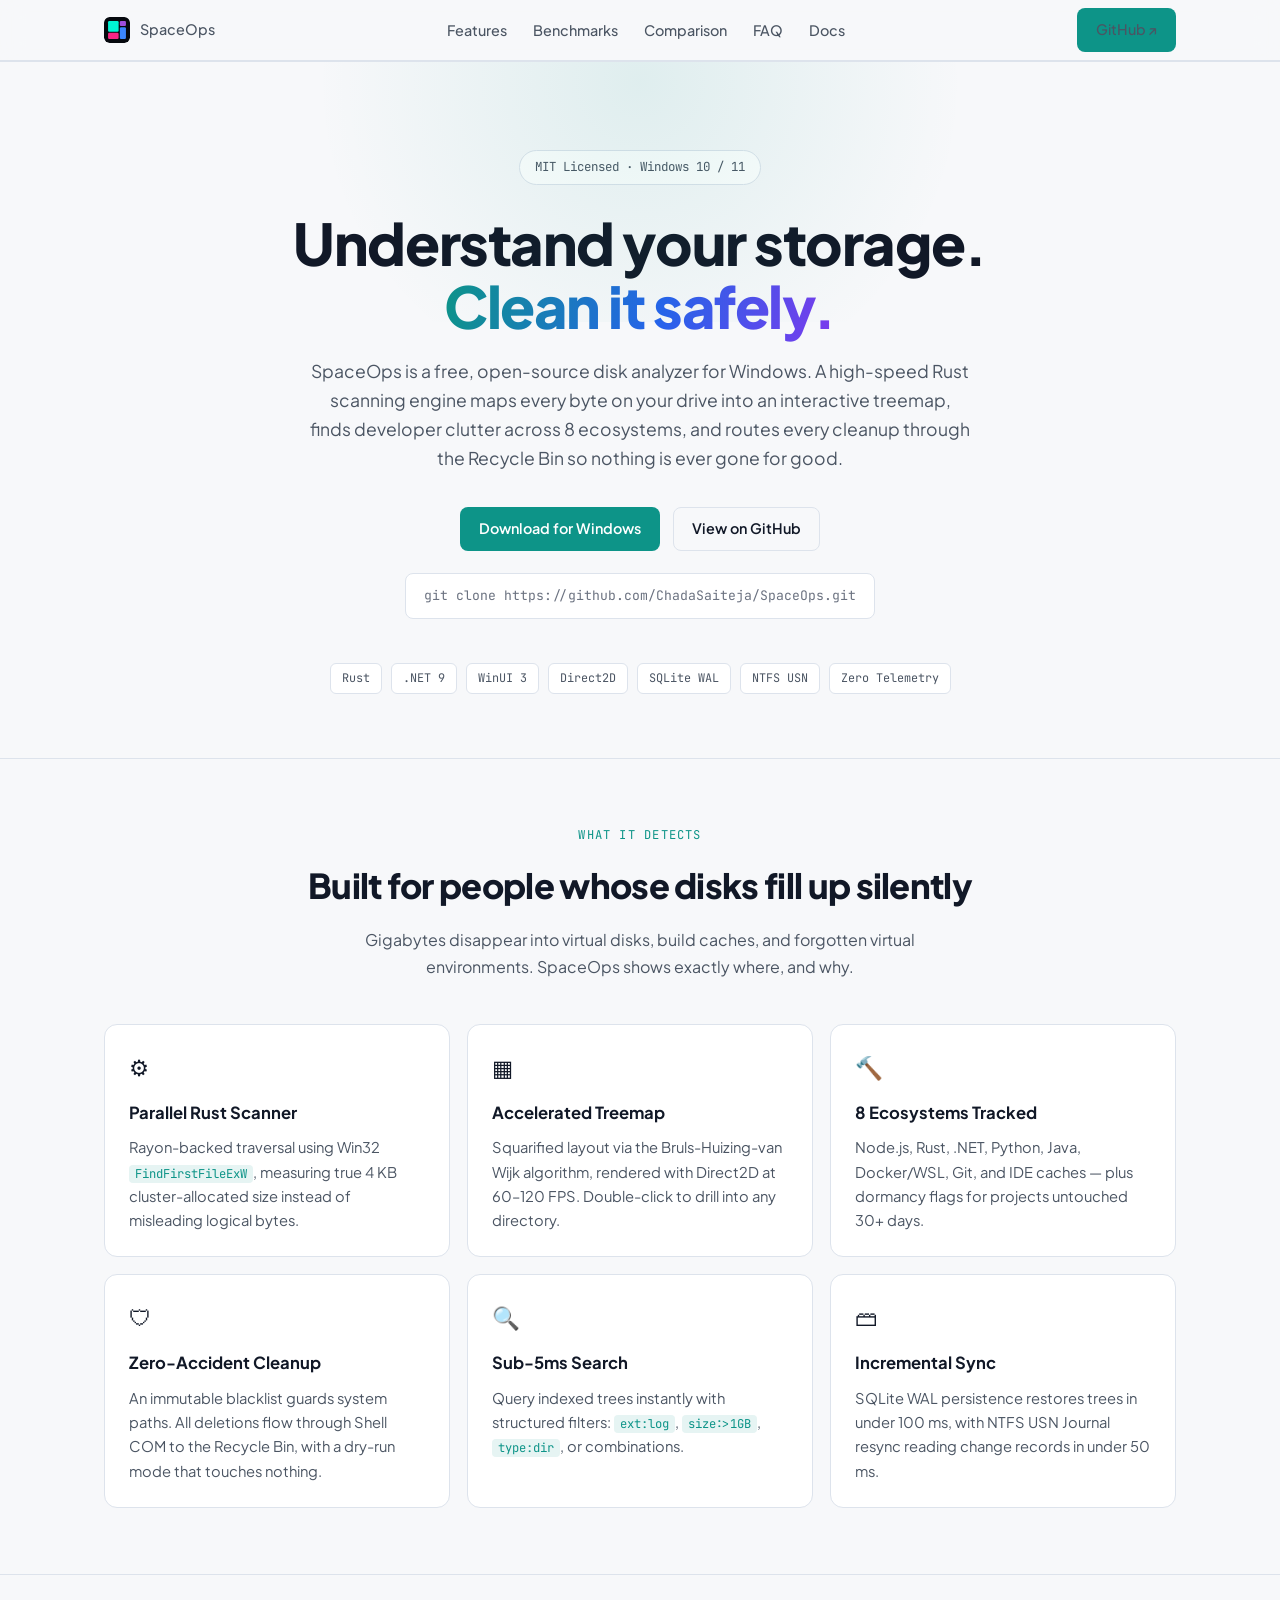
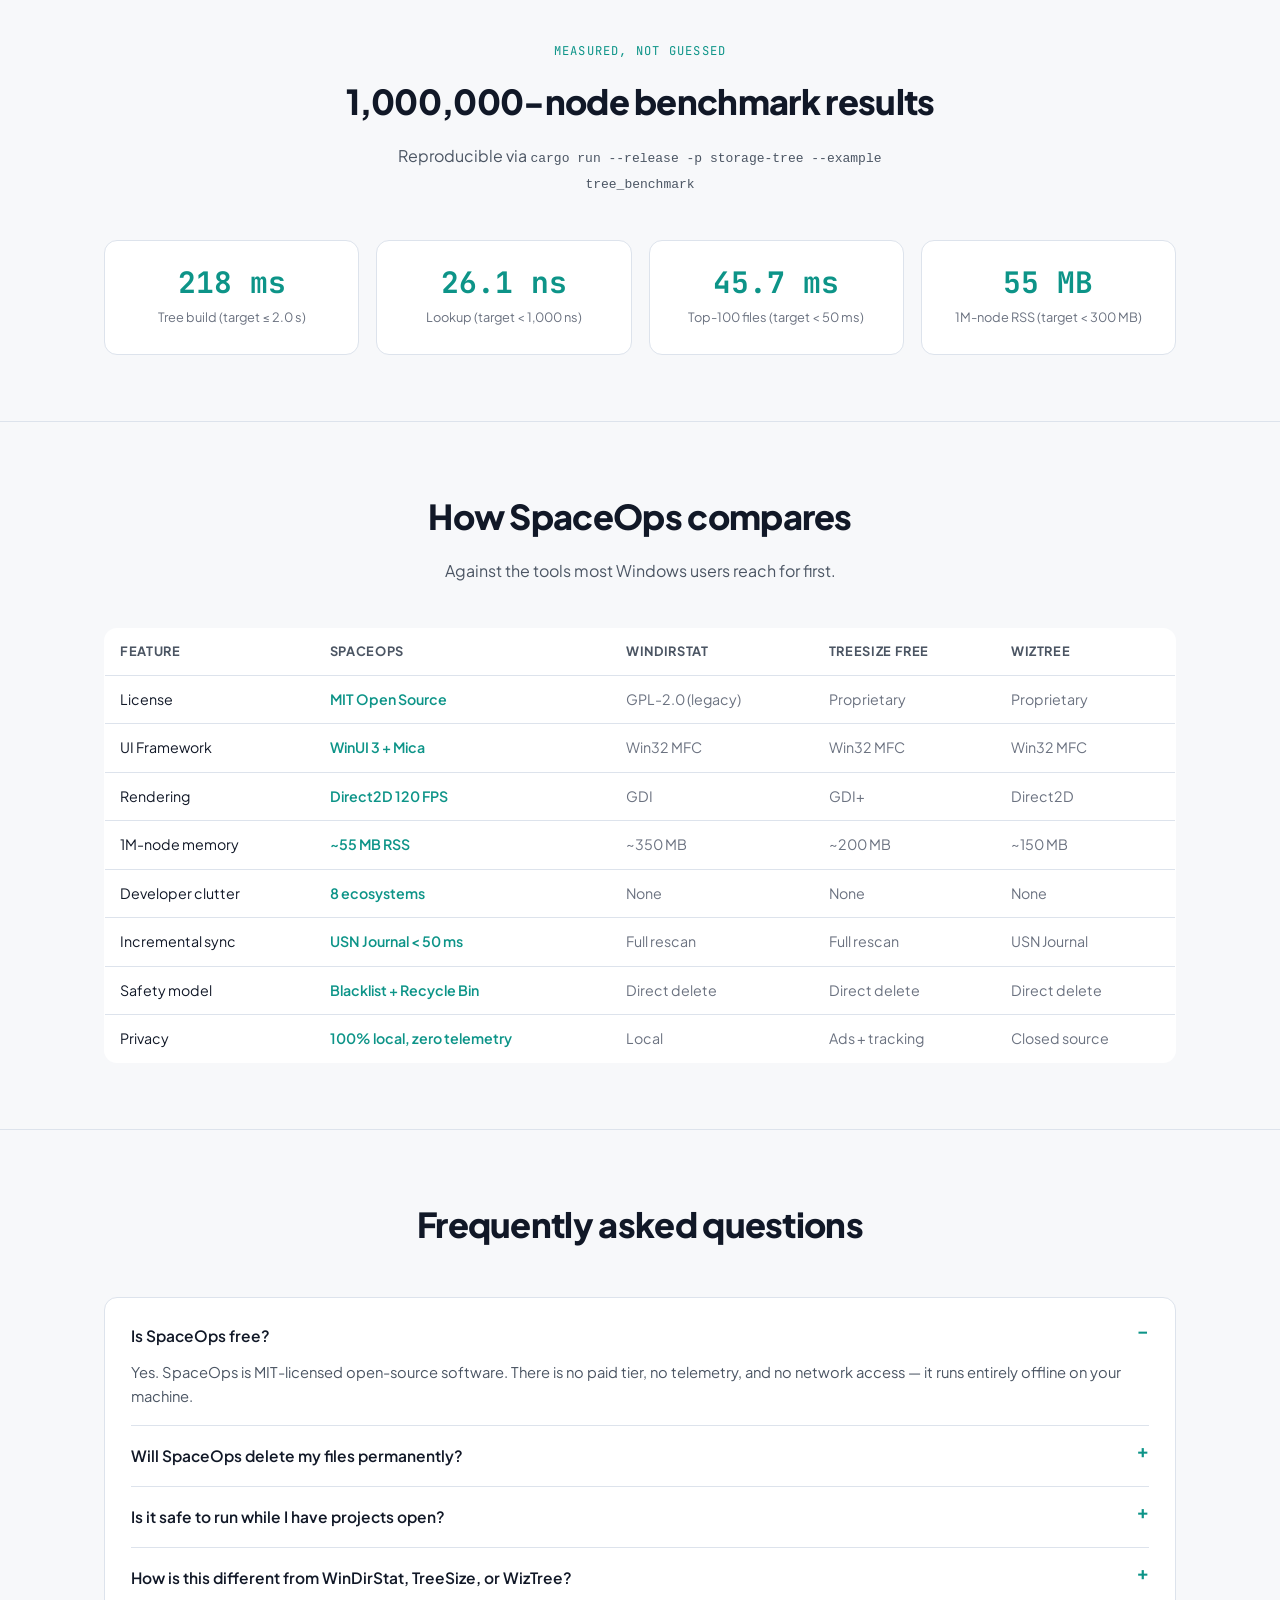
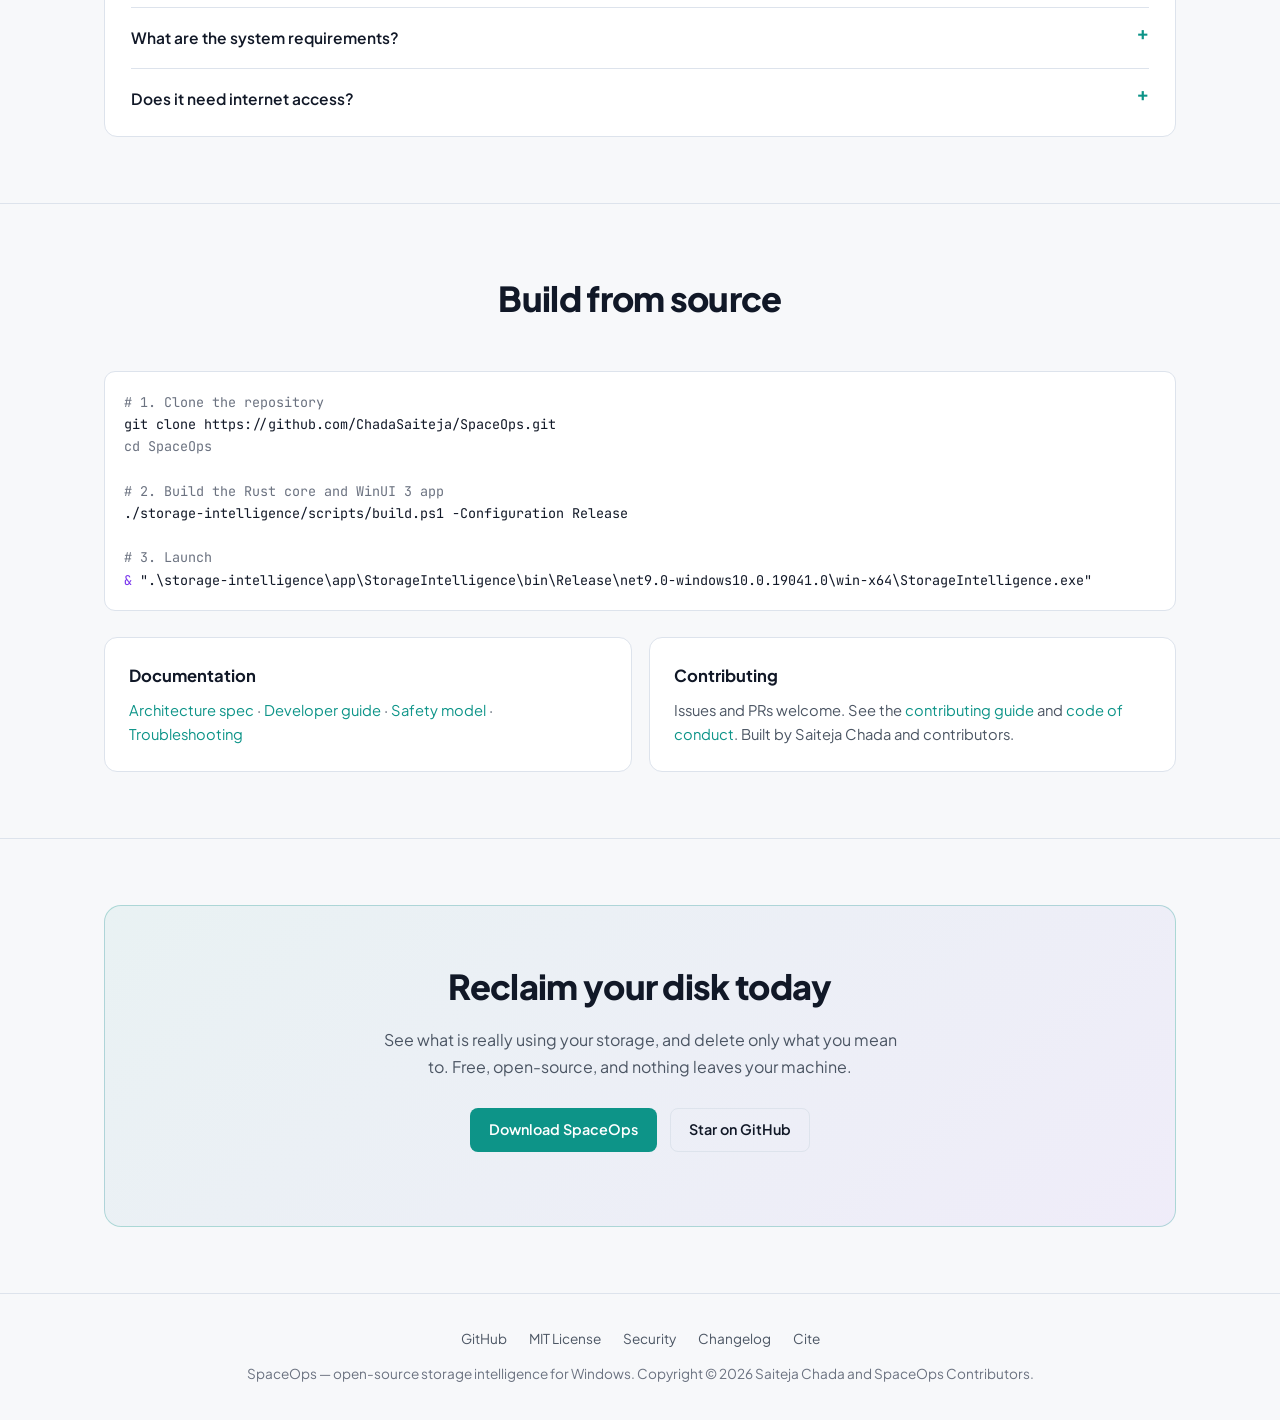
==== commit 7dd6436f: "feat(brand): adopt treemap-grid icon and apply repo-wide Adopt the squarified treemap mark as the si" ====
--- a/index.html
+++ b/index.html
@@ -15,13 +15,15 @@
 <meta property="og:title" content="SpaceOps &mdash; Open-Source Disk Analyzer for Windows">
 <meta property="og:description" content="Understand your storage. Clean it safely. A Rust-powered disk analyzer with a Direct2D treemap and Recycle Bin-routed cleanup.">
 <meta property="og:url" content="https://chadasaiteja.github.io/SpaceOps/">
-<meta property="og:image" content="https://chadasaiteja.github.io/SpaceOps/og-image.png">
-<meta name="twitter:card" content="summary_large_image">
+<meta property="og:image" content="https://chadasaiteja.github.io/SpaceOps/brand/icon.svg">
+<meta property="og:image:type" content="image/svg+xml">
+<meta name="twitter:card" content="summary">
 <meta name="twitter:title" content="SpaceOps &mdash; Open-Source Disk Analyzer for Windows">
 <meta name="twitter:description" content="Understand your storage. Clean it safely.">
-<meta name="twitter:image" content="https://chadasaiteja.github.io/SpaceOps/og-image.png">
-
-<link rel="icon" href="data:image/svg+xml,<svg xmlns='http://www.w3.org/2000/svg' viewBox='0 0 100 100'><rect width='100' height='100' rx='20' fill='%2306090e'/><rect x='18' y='18' width='38' height='38' rx='5' fill='%2300f5d4'/><rect x='62' y='18' width='20' height='20' rx='4' fill='%239d4edd'/><rect x='62' y='44' width='20' height='38' rx='4' fill='%233a86ff'/><rect x='18' y='62' width='38' height='20' rx='5' fill='%23f72585'/></svg>">
+<meta name="twitter:image" content="https://chadasaiteja.github.io/SpaceOps/brand/icon.svg">
+
+<link rel="icon" href="brand/icon.svg" type="image/svg+xml">
+<link rel="apple-touch-icon" href="brand/icon.svg">
 
 <script type="application/ld+json">
 {
@@ -108,7 +110,7 @@
   header{position:sticky;top:0;z-index:50;background:rgba(6,9,14,.82);backdrop-filter:blur(12px);border-bottom:1px solid var(--border)}
   .nav{display:flex;align-items:center;justify-content:space-between;height:60px}
   .logo{display:flex;align-items:center;gap:10px;font-weight:800;font-size:1.05rem;color:var(--text-main)}
-  .logo span{color:var(--accent)}
+  .logo img{display:block;border-radius:5px}
   .nav ul{display:flex;gap:26px;list-style:none}
   .nav a{color:var(--text-sub);font-size:.9rem;font-weight:500}
   .nav a:hover{color:var(--text-main);text-decoration:none}
@@ -202,7 +204,6 @@
     header{background:rgba(247,248,250,.85)}
     .hero::before{background:radial-gradient(circle,rgba(13,148,136,.10),transparent 68%)}
     .cta-box{background:linear-gradient(140deg,rgba(13,148,136,.06),rgba(124,58,237,.06));border-color:rgba(13,148,136,.28)}
-    .logo span{color:var(--accent)}
     .card:hover{border-color:rgba(13,148,136,.4)}
     th{background:var(--bg-surface)}
   }
@@ -224,7 +225,7 @@
 
 <header>
   <div class="wrap nav">
-    <a class="logo" href="#top"><span>&#9635;</span> SpaceOps</a>
+    <a class="logo" href="#top"><img src="brand/icon.svg" alt="SpaceOps logo" width="26" height="26"> SpaceOps</a>
     <ul>
       <li><a href="#features">Features</a></li>
       <li><a href="#benchmarks">Benchmarks</a></li>
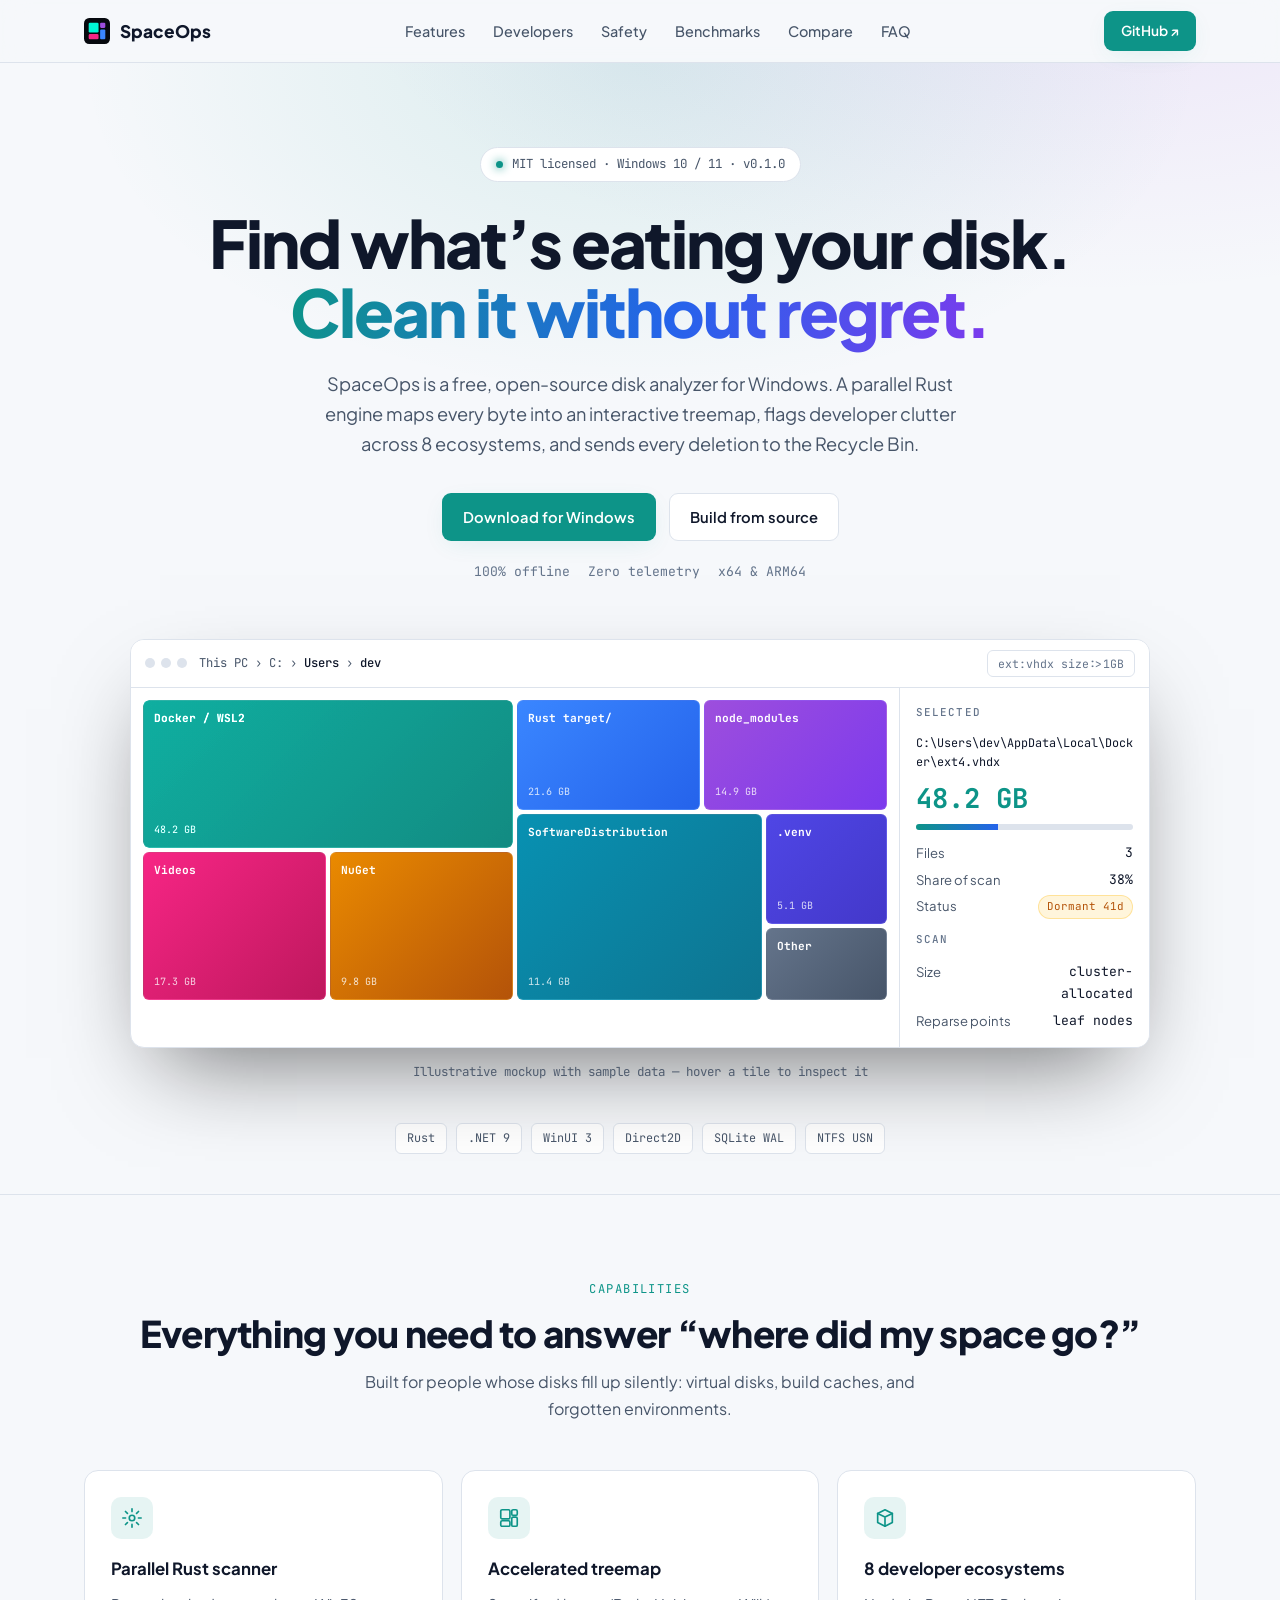
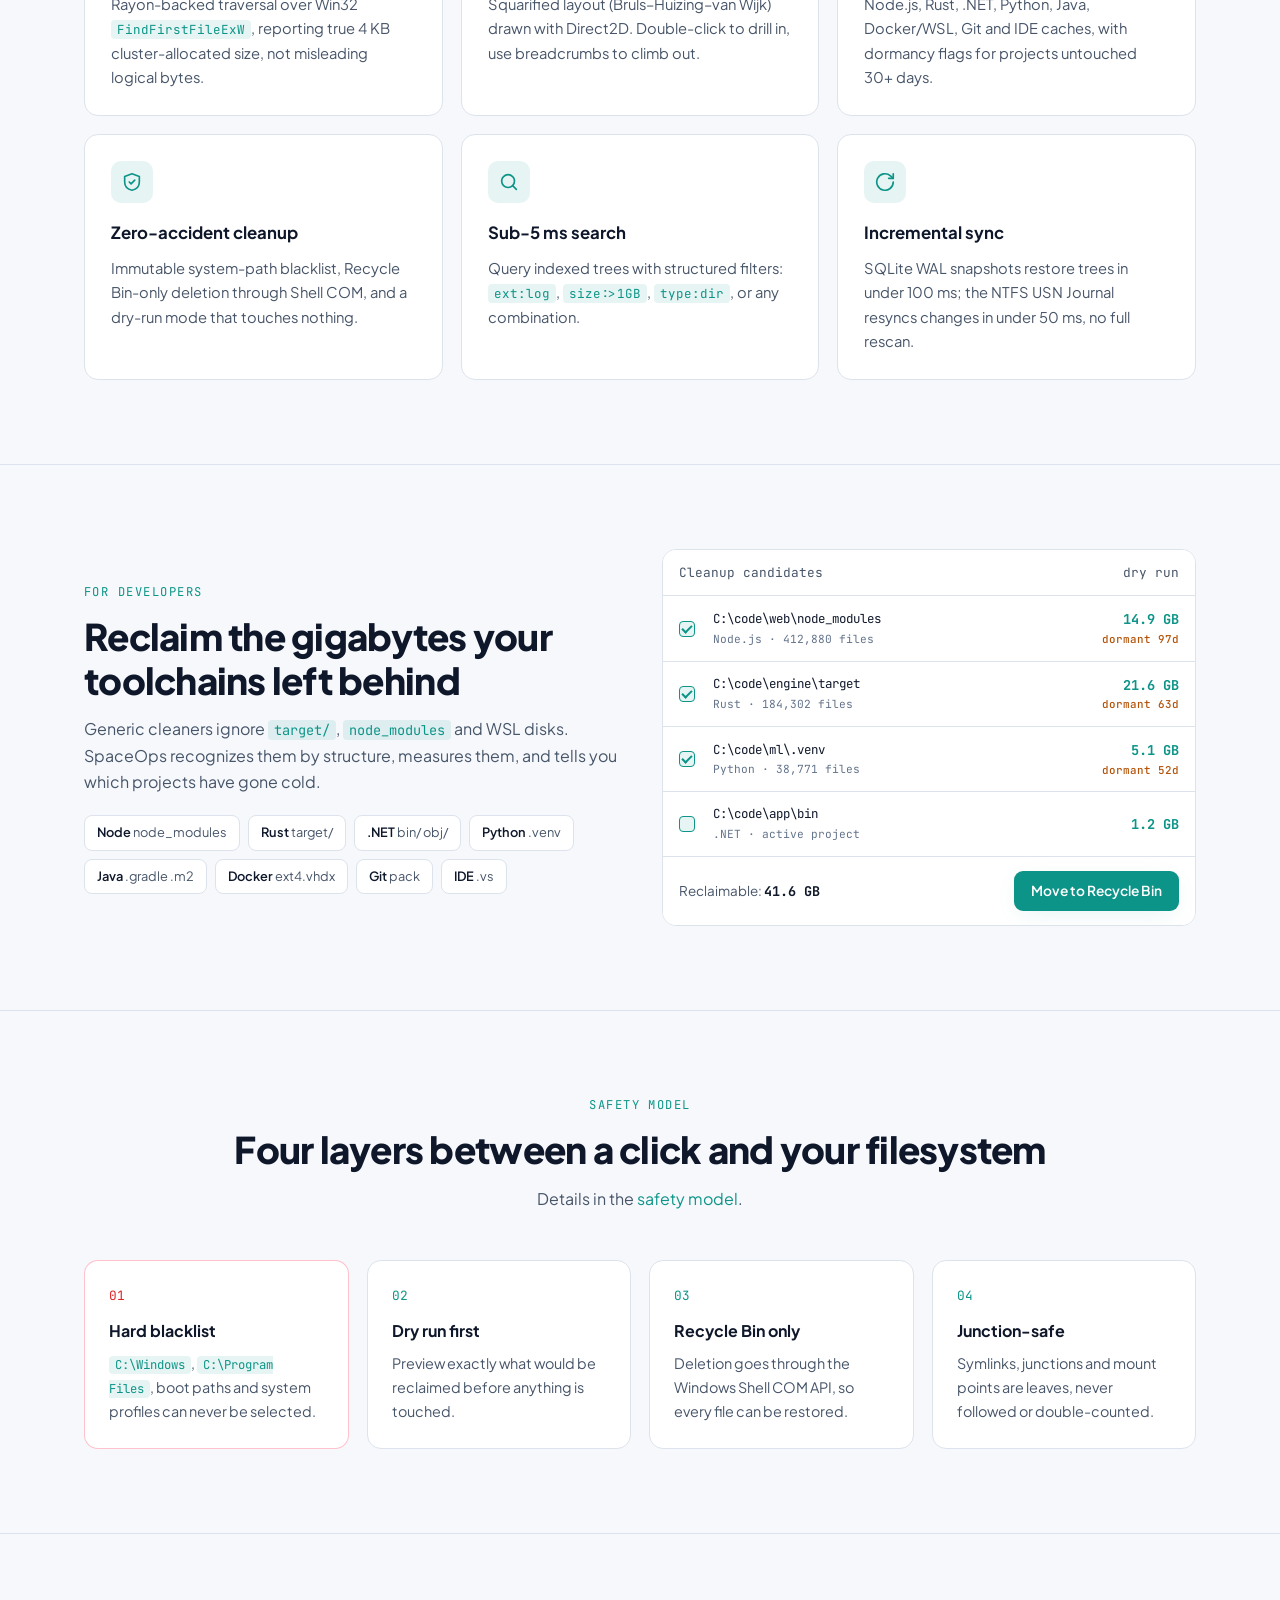
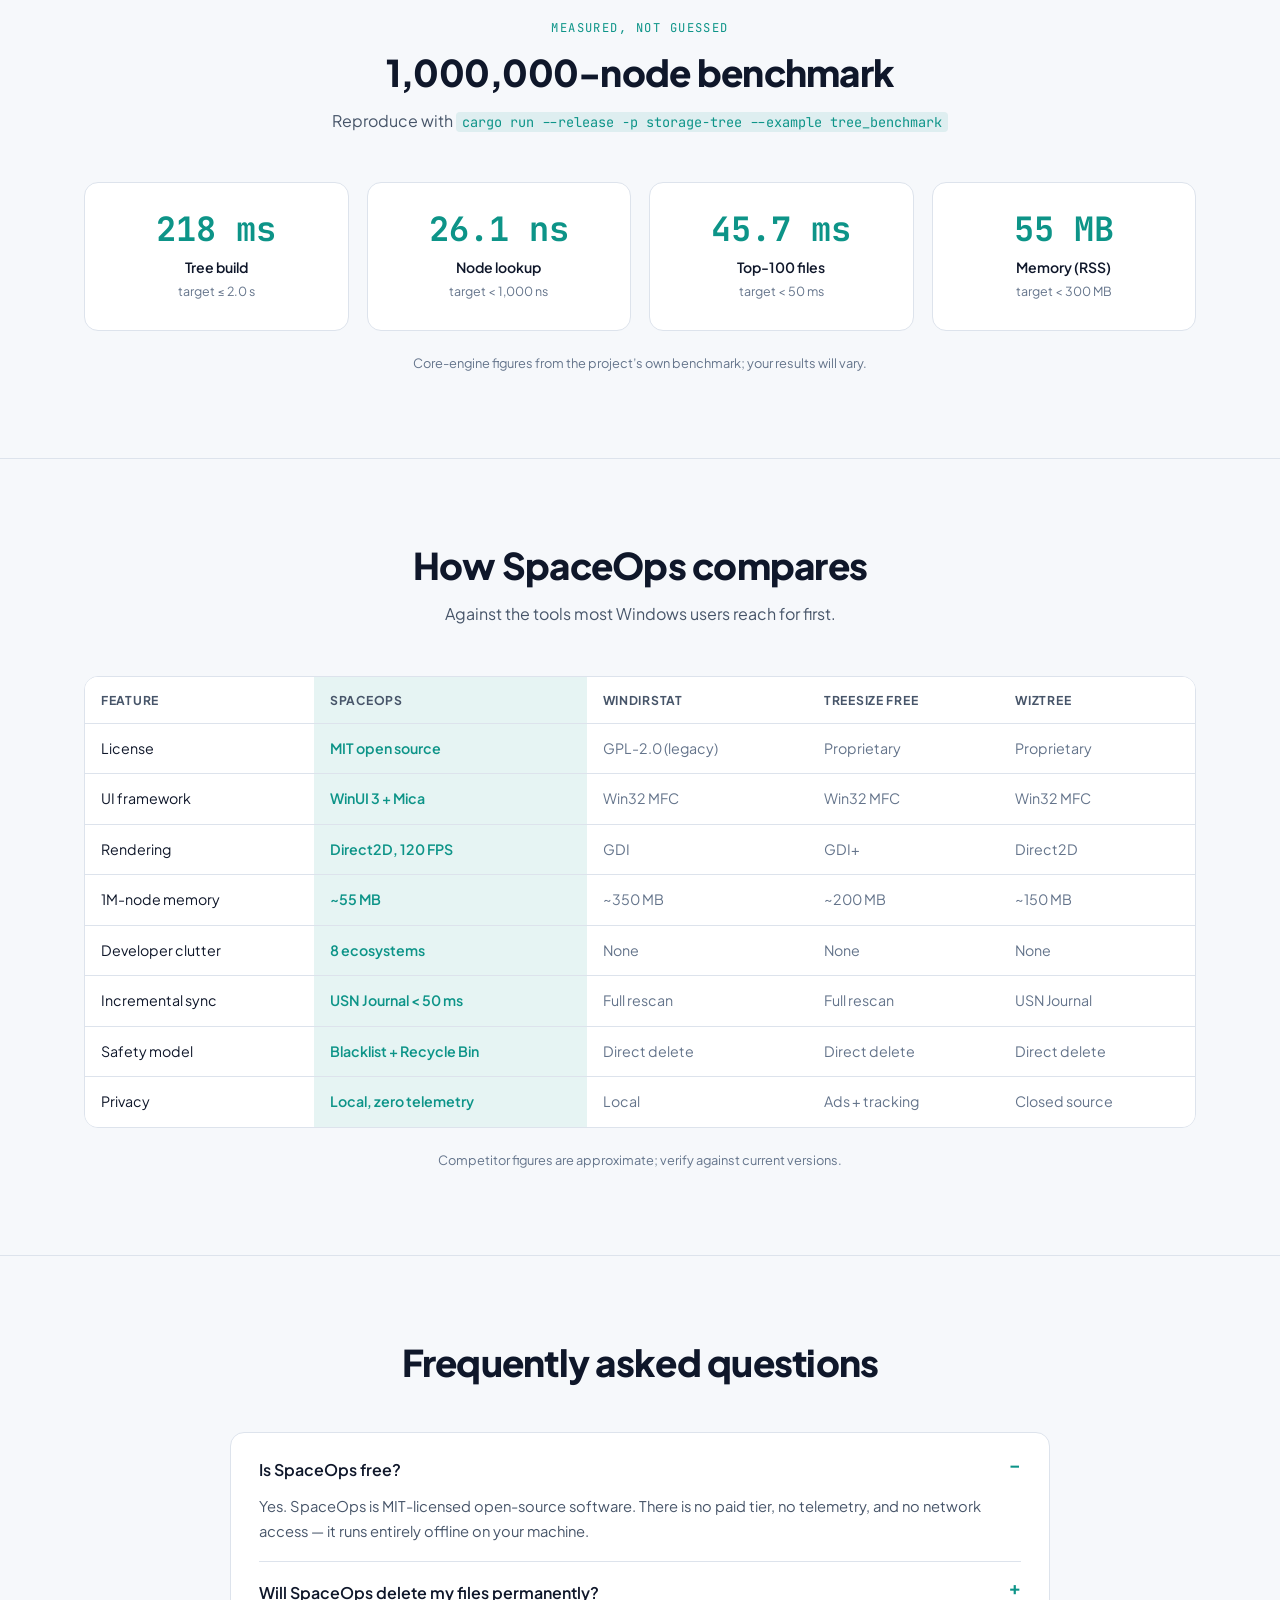
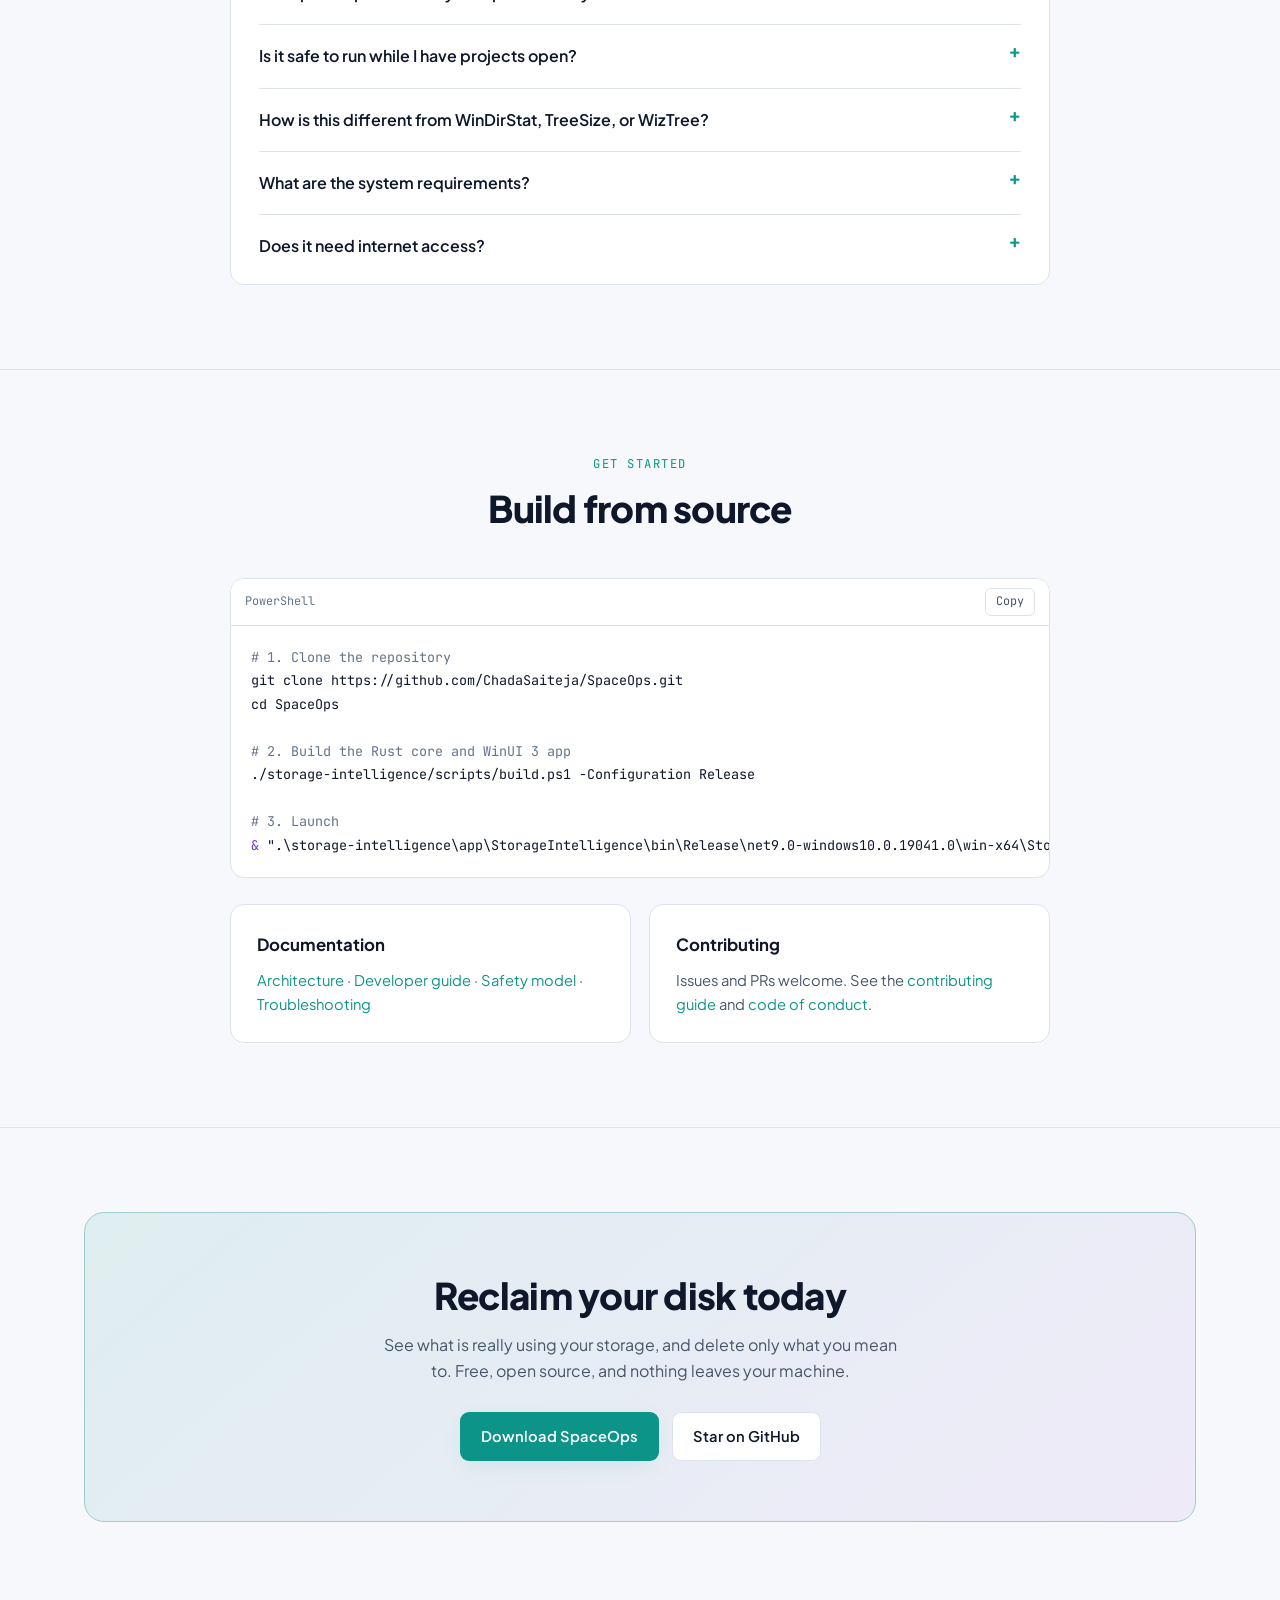
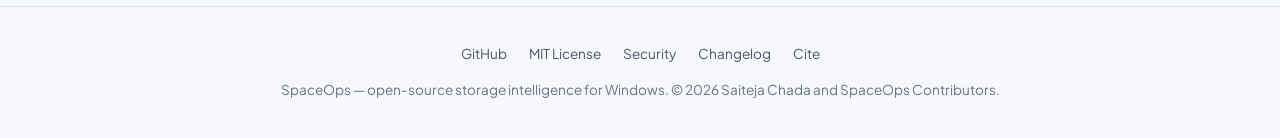
==== commit b9a64fb6: "feat(web): redesign landing page with app mockup and fix SEO metadata Add an interactive treemap app" ====
--- a/index.html
+++ b/index.html
@@ -8,6 +8,7 @@
 <meta name="keywords" content="disk analyzer windows, storage analyzer, disk cleaner windows 11, find large files windows, free space windows, treemap disk usage, node_modules cleanup, docker vhdx cleanup, rust storage scanner, winui3 app, ntfs usn journal">
 <meta name="author" content="Saiteja Chada">
 <meta name="robots" content="index, follow">
+<meta name="theme-color" content="#06090e">
 <link rel="canonical" href="https://chadasaiteja.github.io/SpaceOps/">
 
 <meta property="og:type" content="website">
@@ -15,15 +16,11 @@
 <meta property="og:title" content="SpaceOps &mdash; Open-Source Disk Analyzer for Windows">
 <meta property="og:description" content="Understand your storage. Clean it safely. A Rust-powered disk analyzer with a Direct2D treemap and Recycle Bin-routed cleanup.">
 <meta property="og:url" content="https://chadasaiteja.github.io/SpaceOps/">
-<meta property="og:image" content="https://chadasaiteja.github.io/SpaceOps/brand/icon.svg">
-<meta property="og:image:type" content="image/svg+xml">
 <meta name="twitter:card" content="summary">
 <meta name="twitter:title" content="SpaceOps &mdash; Open-Source Disk Analyzer for Windows">
 <meta name="twitter:description" content="Understand your storage. Clean it safely.">
-<meta name="twitter:image" content="https://chadasaiteja.github.io/SpaceOps/brand/icon.svg">
-
-<link rel="icon" href="brand/icon.svg" type="image/svg+xml">
-<link rel="apple-touch-icon" href="brand/icon.svg">
+
+<link rel="icon" href="data:image/svg+xml,<svg xmlns='http://www.w3.org/2000/svg' viewBox='0 0 100 100'><rect width='100' height='100' rx='20' fill='%2306090e'/><rect x='18' y='18' width='38' height='38' rx='5' fill='%2300f5d4'/><rect x='62' y='18' width='20' height='20' rx='4' fill='%239d4edd'/><rect x='62' y='44' width='20' height='38' rx='4' fill='%233a86ff'/><rect x='18' y='62' width='38' height='20' rx='5' fill='%23f72585'/></svg>">
 
 <script type="application/ld+json">
 {
@@ -49,7 +46,6 @@
     "SQLite WAL persistence with NTFS USN Journal incremental sync"
   ],
   "offers": { "@type": "Offer", "price": "0", "priceCurrency": "USD" },
-  "aggregateRating": { "@type": "AggregateRating", "ratingValue": "10", "ratingCount": "1" },
   "softwareRequirements": "Windows 10 version 1809 or later; .NET 9 SDK and Rust 1.75+ required only for building from source"
 }
 </script>
@@ -91,171 +87,242 @@
 <link rel="preconnect" href="https://fonts.gstatic.com" crossorigin>
 <link href="https://fonts.googleapis.com/css2?family=Plus+Jakarta+Sans:wght@400;500;600;700;800&family=JetBrains+Mono:wght@400;500;700&display=swap" rel="stylesheet">
 <style>
-  :root {
-    --bg-base:#06090e; --bg-surface:#0b0f17; --bg-card:#111724; --bg-card-hover:#172033;
-    --border:#1c2638; --accent:#00f5d4; --accent-dim:rgba(0,245,212,.12);
-    --purple:#9d4edd; --pink:#f72585; --blue:#3a86ff; --amber:#ffb703;
-    --text-main:#f0f4fc; --text-sub:#8b9bb4; --text-muted:#53627c;
+  :root{
+    --bg:#06090e; --surface:#0b0f17; --card:#111724; --card-hover:#172033; --border:#1c2638;
+    --accent:#00f5d4; --accent-dim:rgba(0,245,212,.12); --on-accent:#052e25;
+    --purple:#9d4edd; --pink:#f72585; --blue:#3a86ff; --amber:#ffb703; --danger:#ff4d6d;
+    --text:#f0f4fc; --sub:#9aa9c2; --muted:#6b7b96; --glow:rgba(0,245,212,.14);
     --font-ui:'Plus Jakarta Sans',system-ui,-apple-system,sans-serif;
-    --font-mono:'JetBrains Mono',Consolas,monospace;
-    --max:1120px;
+    --font-mono:'JetBrains Mono',Consolas,monospace; --max:1160px;
+  }
+  @media (prefers-color-scheme: light){
+    :root{--bg:#f6f8fb; --surface:#fff; --card:#fff; --card-hover:#f1f5f9; --border:#dde3ec;
+      --accent:#0d9488; --accent-dim:rgba(13,148,136,.1); --on-accent:#fff; --purple:#7c3aed; --pink:#db2777;
+      --blue:#2563eb; --amber:#b45309; --danger:#dc2626; --text:#0f172a; --sub:#475569; --muted:#64748b; --glow:rgba(13,148,136,.12)}
   }
   *{box-sizing:border-box;margin:0;padding:0}
-  html{scroll-behavior:smooth}
-  body{background:var(--bg-base);color:var(--text-main);font-family:var(--font-ui);line-height:1.65;-webkit-font-smoothing:antialiased}
-  a{color:var(--accent);text-decoration:none}
-  a:hover{text-decoration:underline}
+  html{scroll-behavior:smooth;scroll-padding-top:72px}
+  body{background:var(--bg);color:var(--text);font-family:var(--font-ui);line-height:1.65;-webkit-font-smoothing:antialiased}
+  a{color:var(--accent);text-decoration:none} a:hover{text-decoration:underline}
+  :focus-visible{outline:2px solid var(--accent);outline-offset:3px;border-radius:4px}
   .wrap{max-width:var(--max);margin:0 auto;padding:0 24px}
-
-  header{position:sticky;top:0;z-index:50;background:rgba(6,9,14,.82);backdrop-filter:blur(12px);border-bottom:1px solid var(--border)}
-  .nav{display:flex;align-items:center;justify-content:space-between;height:60px}
-  .logo{display:flex;align-items:center;gap:10px;font-weight:800;font-size:1.05rem;color:var(--text-main)}
-  .logo img{display:block;border-radius:5px}
-  .nav ul{display:flex;gap:26px;list-style:none}
-  .nav a{color:var(--text-sub);font-size:.9rem;font-weight:500}
-  .nav a:hover{color:var(--text-main);text-decoration:none}
-  .btn{display:inline-flex;align-items:center;gap:8px;padding:9px 18px;border-radius:8px;font-weight:600;font-size:.9rem;border:1px solid transparent;transition:.18s}
-  .btn-primary{background:var(--accent);color:#052e25}
-  .btn-primary:hover{filter:brightness(1.1);text-decoration:none}
-  .btn-ghost{border-color:var(--border);color:var(--text-main)}
+  code{font-family:var(--font-mono);font-size:.85em;color:var(--accent);background:var(--accent-dim);padding:1px 6px;border-radius:4px}
+  .skip{position:absolute;left:-999px;top:8px;background:var(--accent);color:var(--on-accent);padding:8px 14px;border-radius:6px;z-index:100}
+  .skip:focus{left:8px}
+
+  header{position:sticky;top:0;z-index:50;background:color-mix(in srgb,var(--bg) 82%,transparent);backdrop-filter:blur(14px);border-bottom:1px solid var(--border)}
+  .nav{display:flex;align-items:center;justify-content:space-between;height:62px}
+  .logo{display:flex;align-items:center;gap:10px;font-weight:800;font-size:1.08rem;color:var(--text)}
+  .logo svg{width:26px;height:26px}
+  .nav ul{display:flex;gap:28px;list-style:none}
+  .nav ul a{color:var(--sub);font-size:.9rem;font-weight:500}
+  .nav ul a:hover{color:var(--text);text-decoration:none}
+  .btn{display:inline-flex;align-items:center;gap:8px;padding:11px 20px;border-radius:9px;font-weight:600;font-size:.92rem;border:1px solid transparent;transition:transform .18s,filter .18s,border-color .18s;cursor:pointer;font-family:inherit}
+  .btn-primary{background:var(--accent);color:var(--on-accent);box-shadow:0 6px 24px -6px var(--glow)}
+  .btn-primary:hover{filter:brightness(1.08);text-decoration:none;transform:translateY(-1px)}
+  .btn-ghost{border-color:var(--border);color:var(--text);background:var(--card)}
   .btn-ghost:hover{border-color:var(--accent);text-decoration:none}
-
-  .hero{padding:88px 0 64px;text-align:center;position:relative;overflow:hidden}
-  .hero::before{content:"";position:absolute;top:-220px;left:50%;transform:translateX(-50%);width:820px;height:480px;background:radial-gradient(circle,rgba(0,245,212,.13),transparent 68%);pointer-events:none}
-  .badge{display:inline-flex;align-items:center;gap:8px;padding:6px 15px;border:1px solid var(--border);border-radius:999px;background:var(--bg-card);color:var(--text-sub);font-size:.78rem;font-family:var(--font-mono);margin-bottom:26px}
-  h1{font-size:clamp(2.1rem,5.4vw,3.6rem);font-weight:800;letter-spacing:-.025em;line-height:1.1;margin-bottom:20px}
+  .btn-sm{padding:8px 16px;font-size:.86rem}
+
+  .hero{padding:84px 0 40px;position:relative;overflow:hidden;border-top:none}
+  .hero::before{content:"";position:absolute;inset:-260px 0 auto;height:640px;background:radial-gradient(ellipse at 50% 40%,var(--glow),transparent 62%),radial-gradient(ellipse at 85% 20%,rgba(157,78,221,.12),transparent 50%);pointer-events:none}
+  .hero-in{position:relative;text-align:center}
+  .badge{display:inline-flex;align-items:center;gap:9px;padding:6px 15px;border:1px solid var(--border);border-radius:999px;background:var(--card);color:var(--sub);font-size:.78rem;font-family:var(--font-mono);margin-bottom:26px}
+  .badge i{width:7px;height:7px;border-radius:50%;background:var(--accent);box-shadow:0 0 10px var(--accent)}
+  h1{font-size:clamp(2.3rem,6vw,4.1rem);font-weight:800;letter-spacing:-.03em;line-height:1.06;margin-bottom:22px}
   .grad{background:linear-gradient(100deg,var(--accent),var(--blue) 55%,var(--purple));-webkit-background-clip:text;background-clip:text;color:transparent}
-  .lede{font-size:1.1rem;color:var(--text-sub);max-width:660px;margin:0 auto 34px}
-  .cta{display:flex;gap:13px;justify-content:center;flex-wrap:wrap;margin-bottom:22px}
-  .install{font-family:var(--font-mono);font-size:.82rem;color:var(--text-muted);background:var(--bg-card);border:1px solid var(--border);border-radius:8px;padding:11px 18px;display:inline-block}
-
-  .logos{display:flex;gap:9px;justify-content:center;flex-wrap:wrap;margin-top:44px}
-  .chip{font-family:var(--font-mono);font-size:.74rem;color:var(--text-sub);border:1px solid var(--border);background:var(--bg-surface);border-radius:6px;padding:5px 11px}
-
-  section{padding:66px 0;border-top:1px solid var(--border)}
-  .sec-head{text-align:center;margin-bottom:44px}
-  .eyebrow{font-family:var(--font-mono);font-size:.76rem;color:var(--accent);letter-spacing:.1em;text-transform:uppercase;margin-bottom:12px}
-  h2{font-size:clamp(1.6rem,3.4vw,2.15rem);font-weight:800;letter-spacing:-.02em;margin-bottom:13px}
-  .sec-sub{color:var(--text-sub);max-width:600px;margin:0 auto}
-
-  .grid{display:grid;gap:17px}
-  .g3{grid-template-columns:repeat(auto-fit,minmax(290px,1fr))}
+  .lede{font-size:1.14rem;color:var(--sub);max-width:680px;margin:0 auto 34px}
+  .cta{display:flex;gap:13px;justify-content:center;flex-wrap:wrap}
+  .meta-line{margin-top:20px;color:var(--muted);font-size:.82rem;font-family:var(--font-mono);display:flex;gap:18px;justify-content:center;flex-wrap:wrap}
+
+  .window{margin:56px auto 0;max-width:1020px;background:var(--surface);border:1px solid var(--border);border-radius:14px;overflow:hidden;box-shadow:0 40px 90px -30px rgba(0,0,0,.55);position:relative;text-align:left}
+  .win-bar{display:flex;align-items:center;gap:12px;padding:10px 14px;border-bottom:1px solid var(--border);background:var(--card)}
+  .dots{display:flex;gap:6px}.dots i{width:10px;height:10px;border-radius:50%;background:var(--border)}
+  .crumbs{font-family:var(--font-mono);font-size:.76rem;color:var(--sub);flex:1}
+  .crumbs b{color:var(--text);font-weight:500}
+  .search{font-family:var(--font-mono);font-size:.72rem;color:var(--muted);border:1px solid var(--border);border-radius:6px;padding:3px 10px;background:var(--surface)}
+  .win-body{display:grid;grid-template-columns:1fr 250px}
+  .tm{display:grid;grid-template-columns:repeat(12,1fr);grid-template-rows:repeat(8,34px);gap:4px;padding:12px;min-height:300px}
+  .tile{border-radius:6px;padding:8px 10px;font-size:.7rem;font-family:var(--font-mono);color:#fff;display:flex;flex-direction:column;justify-content:space-between;cursor:pointer;overflow:hidden;border:1px solid rgba(255,255,255,.1);transition:filter .15s,outline-color .15s;outline:2px solid transparent;opacity:0;animation:pop .5s forwards}
+  .tile:hover,.tile.sel{filter:brightness(1.18);outline-color:#fff;z-index:2}
+  .tile small{opacity:.8;font-size:.9em}
+  @keyframes pop{from{opacity:0;transform:scale(.92)}to{opacity:1;transform:none}}
+  .t1{grid-column:1/7;grid-row:1/5;background:linear-gradient(135deg,#0d9488,#0f766e)}
+  .t2{grid-column:7/10;grid-row:1/4;background:linear-gradient(135deg,#3a86ff,#2563eb)}
+  .t3{grid-column:10/13;grid-row:1/4;background:linear-gradient(135deg,#9d4edd,#7c3aed)}
+  .t4{grid-column:1/4;grid-row:5/9;background:linear-gradient(135deg,#f72585,#be185d)}
+  .t5{grid-column:4/7;grid-row:5/9;background:linear-gradient(135deg,#ea8a00,#b45309)}
+  .t6{grid-column:7/11;grid-row:4/9;background:linear-gradient(135deg,#0891b2,#0e7490)}
+  .t7{grid-column:11/13;grid-row:4/7;background:linear-gradient(135deg,#4f46e5,#4338ca)}
+  .t8{grid-column:11/13;grid-row:7/9;background:linear-gradient(135deg,#64748b,#475569)}
+  .tile:nth-child(2){animation-delay:.08s}.tile:nth-child(3){animation-delay:.16s}.tile:nth-child(4){animation-delay:.24s}.tile:nth-child(5){animation-delay:.32s}.tile:nth-child(6){animation-delay:.4s}.tile:nth-child(7){animation-delay:.48s}.tile:nth-child(8){animation-delay:.56s}
+  .side{border-left:1px solid var(--border);padding:16px;background:var(--card);font-size:.82rem;display:flex;flex-direction:column;gap:12px}
+  .side h4{font-size:.68rem;text-transform:uppercase;letter-spacing:.1em;color:var(--muted);font-family:var(--font-mono);font-weight:500}
+  .side .path{font-family:var(--font-mono);font-size:.74rem;word-break:break-all;color:var(--text)}
+  .side .big{font-family:var(--font-mono);font-size:1.7rem;font-weight:700;color:var(--accent);line-height:1}
+  .side dl{display:grid;grid-template-columns:auto 1fr;gap:5px 12px;color:var(--sub)}
+  .side dd{text-align:right;font-family:var(--font-mono);color:var(--text)}
+  .bar{height:6px;background:var(--border);border-radius:3px;overflow:hidden}
+  .bar i{display:block;height:100%;width:38%;background:linear-gradient(90deg,var(--accent),var(--blue));transition:width .25s}
+  .tag{display:inline-block;font-size:.68rem;font-family:var(--font-mono);padding:2px 8px;border-radius:999px;background:rgba(255,183,3,.14);color:var(--amber);border:1px solid rgba(255,183,3,.3)}
+  .hint{text-align:center;color:var(--muted);font-size:.78rem;margin-top:14px;font-family:var(--font-mono)}
+  .chips{display:flex;gap:9px;justify-content:center;flex-wrap:wrap;margin-top:40px}
+  .chip{font-family:var(--font-mono);font-size:.74rem;color:var(--sub);border:1px solid var(--border);background:var(--surface);border-radius:6px;padding:5px 11px}
+
+  section{padding:84px 0;border-top:1px solid var(--border)}
+  .sec-head{text-align:center;margin-bottom:48px}
+  .eyebrow{font-family:var(--font-mono);font-size:.76rem;color:var(--accent);letter-spacing:.12em;text-transform:uppercase;margin-bottom:12px}
+  h2{font-size:clamp(1.65rem,3.6vw,2.3rem);font-weight:800;letter-spacing:-.02em;margin-bottom:14px;line-height:1.2}
+  .sec-sub{color:var(--sub);max-width:620px;margin:0 auto}
+  .grid{display:grid;gap:18px}
+  .g3{grid-template-columns:repeat(auto-fit,minmax(300px,1fr))}
   .g2{grid-template-columns:repeat(auto-fit,minmax(340px,1fr))}
-  .card{background:var(--bg-card);border:1px solid var(--border);border-radius:13px;padding:24px;transition:.18s}
-  .card:hover{border-color:rgba(0,245,212,.35);background:var(--bg-card-hover);transform:translateY(-2px)}
-  .card .ico{font-size:1.4rem;margin-bottom:13px;display:block}
-  .card h3{font-size:1.04rem;font-weight:700;margin-bottom:9px}
-  .card p{color:var(--text-sub);font-size:.92rem}
-  .card code{font-family:var(--font-mono);font-size:.83em;color:var(--accent);background:var(--accent-dim);padding:1px 6px;border-radius:4px}
-
-  .stats{display:grid;grid-template-columns:repeat(auto-fit,minmax(160px,1fr));gap:17px}
-  .stat{background:var(--bg-card);border:1px solid var(--border);border-radius:13px;padding:26px 20px;text-align:center}
-  .stat .num{font-family:var(--font-mono);font-size:1.85rem;font-weight:700;color:var(--accent);line-height:1.1}
-  .stat .lbl{color:var(--text-muted);font-size:.8rem;margin-top:8px}
-
-  table{width:100%;border-collapse:collapse;background:var(--bg-card);border:1px solid var(--border);border-radius:13px;overflow:hidden;font-size:.89rem}
-  th,td{padding:12px 15px;text-align:left;border-bottom:1px solid var(--border)}
-  th{background:var(--bg-surface);font-weight:700;font-size:.8rem;text-transform:uppercase;letter-spacing:.05em;color:var(--text-sub)}
+  .card{background:var(--card);border:1px solid var(--border);border-radius:14px;padding:26px;transition:border-color .18s,background .18s,transform .18s}
+  .card:hover{border-color:color-mix(in srgb,var(--accent) 45%,var(--border));background:var(--card-hover);transform:translateY(-2px)}
+  .ico{width:42px;height:42px;border-radius:10px;display:grid;place-items:center;margin-bottom:16px;background:var(--accent-dim);color:var(--accent)}
+  .ico svg{width:22px;height:22px;stroke:currentColor;fill:none;stroke-width:1.8;stroke-linecap:round;stroke-linejoin:round}
+  .card h3{font-size:1.05rem;font-weight:700;margin-bottom:9px}
+  .card p{color:var(--sub);font-size:.92rem}
+
+  .split{display:grid;grid-template-columns:1fr 1fr;gap:44px;align-items:center}
+  .split h2{text-align:left}
+  .split p.sec-sub{margin:0 0 20px;text-align:left}
+  .eco{display:flex;flex-wrap:wrap;gap:8px}
+  .eco span{font-size:.8rem;border:1px solid var(--border);background:var(--card);padding:6px 12px;border-radius:8px;color:var(--sub)}
+  .eco span b{color:var(--text);font-weight:600}
+  .panel{background:var(--surface);border:1px solid var(--border);border-radius:14px;overflow:hidden}
+  .panel-h{padding:12px 16px;border-bottom:1px solid var(--border);background:var(--card);display:flex;justify-content:space-between;font-size:.8rem;font-family:var(--font-mono);color:var(--sub)}
+  .row{display:grid;grid-template-columns:22px 1fr auto;gap:12px;align-items:center;padding:12px 16px;border-bottom:1px solid var(--border);font-size:.85rem}
+  .row .nm{font-family:var(--font-mono);font-size:.78rem;overflow:hidden;text-overflow:ellipsis;white-space:nowrap}
+  .row .nm small{display:block;color:var(--muted);font-size:.9em}
+  .row .sz{font-family:var(--font-mono);font-weight:700;color:var(--accent);text-align:right}
+  .row .sz small{display:block;color:var(--amber);font-weight:500;font-size:.8em}
+  .ck{width:16px;height:16px;border:1.5px solid var(--accent);border-radius:4px;background:var(--accent-dim);display:block;position:relative}
+  .ck.on::after{content:"";position:absolute;left:4px;top:1px;width:4px;height:8px;border:solid var(--accent);border-width:0 2px 2px 0;transform:rotate(45deg)}
+  .panel-f{display:flex;justify-content:space-between;align-items:center;padding:14px 16px;background:var(--card);font-size:.84rem;color:var(--sub);gap:10px;flex-wrap:wrap}
+  .panel-f strong{color:var(--text);font-family:var(--font-mono)}
+
+  .steps{counter-reset:s;display:grid;grid-template-columns:repeat(auto-fit,minmax(230px,1fr));gap:18px}
+  .step{counter-increment:s;background:var(--card);border:1px solid var(--border);border-radius:14px;padding:24px}
+  .step::before{content:"0" counter(s);font-family:var(--font-mono);color:var(--accent);font-size:.8rem;display:block;margin-bottom:12px}
+  .step h3{font-size:1rem;margin-bottom:8px}.step p{color:var(--sub);font-size:.9rem}
+  .step.block{border-color:rgba(255,77,109,.35)}.step.block::before{color:var(--danger)}
+
+  .stats{display:grid;grid-template-columns:repeat(auto-fit,minmax(200px,1fr));gap:18px}
+  .stat{background:var(--card);border:1px solid var(--border);border-radius:14px;padding:28px 22px;text-align:center}
+  .stat .num{font-family:var(--font-mono);font-size:2.1rem;font-weight:700;color:var(--accent);line-height:1.1}
+  .stat .lbl{color:var(--text);font-size:.88rem;margin-top:8px;font-weight:600}
+  .stat .tgt{color:var(--muted);font-size:.78rem;margin-top:2px}
+  .note{text-align:center;color:var(--muted);font-size:.8rem;margin-top:22px}
+
+  .tbl-wrap{overflow-x:auto;border:1px solid var(--border);border-radius:14px}
+  table{width:100%;border-collapse:collapse;background:var(--card);font-size:.89rem;min-width:640px}
+  th,td{padding:13px 16px;text-align:left;border-bottom:1px solid var(--border)}
+  th{background:var(--surface);font-weight:700;font-size:.76rem;text-transform:uppercase;letter-spacing:.06em;color:var(--sub)}
+  th.us,td.yes{background:var(--accent-dim)}
   tr:last-child td{border-bottom:none}
-  td.yes{color:var(--accent);font-weight:600}
-  td.no{color:var(--text-muted)}
-  .tbl-wrap{overflow-x:auto}
-
-  .faq{background:var(--bg-card);border:1px solid var(--border);border-radius:13px;padding:8px 26px}
-  .faq details{border-bottom:1px solid var(--border);padding:17px 0}
-  .faq details:last-child{border-bottom:none}
-  .faq summary{cursor:pointer;font-weight:600;font-size:.97rem;list-style:none;display:flex;justify-content:space-between;gap:14px}
+  td.yes{color:var(--accent);font-weight:600} td.no{color:var(--muted)}
+
+  .faq{background:var(--card);border:1px solid var(--border);border-radius:14px;padding:6px 28px;max-width:820px;margin:0 auto}
+  .faq details{border-bottom:1px solid var(--border);padding:18px 0}.faq details:last-child{border-bottom:none}
+  .faq summary{cursor:pointer;font-weight:600;list-style:none;display:flex;justify-content:space-between;gap:14px}
   .faq summary::-webkit-details-marker{display:none}
-  .faq summary::after{content:"+";color:var(--accent);font-family:var(--font-mono);font-size:1.2rem;line-height:1;flex-shrink:0}
+  .faq summary::after{content:"+";color:var(--accent);font-family:var(--font-mono);font-size:1.2rem;line-height:1}
   .faq details[open] summary::after{content:"\2013"}
-  .faq p{color:var(--text-sub);font-size:.92rem;margin-top:11px}
-
-  pre{background:var(--bg-surface);border:1px solid var(--border);border-radius:11px;padding:19px;overflow-x:auto;font-family:var(--font-mono);font-size:.84rem;line-height:1.65}
-  pre .c{color:var(--text-muted)}
-  pre .p{color:var(--purple)}
-
-  .cta-box{text-align:center;background:linear-gradient(140deg,rgba(0,245,212,.07),rgba(157,78,221,.07));border:1px solid rgba(0,245,212,.24);border-radius:17px;padding:52px 30px}
-  .cta-box h2{margin-bottom:13px}
-  .cta-box p{color:var(--text-sub);max-width:520px;margin:0 auto 28px}
-
-  footer{border-top:1px solid var(--border);padding:34px 0;text-align:center;color:var(--text-muted);font-size:.85rem}
-  footer a{color:var(--text-sub)}
-  .f-links{display:flex;gap:22px;justify-content:center;flex-wrap:wrap;margin-bottom:13px}
-
-  @media(max-width:760px){
-    .nav ul{display:none}
-    .hero{padding:58px 0 44px}
-    .lede{font-size:1rem}
-    .logo{font-size:.95rem}
+  .faq p{color:var(--sub);font-size:.92rem;margin-top:11px}
+
+  .term{background:var(--surface);border:1px solid var(--border);border-radius:14px;overflow:hidden;max-width:820px;margin:0 auto}
+  .term-h{display:flex;justify-content:space-between;align-items:center;padding:9px 14px;background:var(--card);border-bottom:1px solid var(--border);font-family:var(--font-mono);font-size:.74rem;color:var(--muted)}
+  .copy{background:none;border:1px solid var(--border);color:var(--sub);border-radius:6px;padding:3px 10px;font:inherit;cursor:pointer}
+  .copy:hover{border-color:var(--accent);color:var(--accent)}
+  pre{padding:20px;overflow-x:auto;font-family:var(--font-mono);font-size:.84rem;line-height:1.75}
+  pre .c{color:var(--muted)} pre .p{color:var(--purple)}
+  .docs{margin:26px auto 0;max-width:820px}
+
+  .cta-box{text-align:center;background:linear-gradient(140deg,var(--accent-dim),rgba(157,78,221,.08));border:1px solid color-mix(in srgb,var(--accent) 30%,var(--border));border-radius:20px;padding:60px 30px}
+  .cta-box p{color:var(--sub);max-width:520px;margin:0 auto 28px}
+  footer{border-top:1px solid var(--border);padding:36px 0;text-align:center;color:var(--muted);font-size:.85rem}
+  footer a{color:var(--sub)} .f-links{display:flex;gap:22px;justify-content:center;flex-wrap:wrap;margin-bottom:14px}
+
+  @media(max-width:860px){
+    .nav ul{display:none}.split{grid-template-columns:1fr;gap:30px}
+    .win-body{grid-template-columns:1fr}.side{border-left:none;border-top:1px solid var(--border)}
+    .hero{padding:56px 0 30px}section{padding:60px 0}.search{display:none}
+    .tm{grid-template-rows:repeat(8,26px);min-height:260px}.tile{font-size:.62rem;padding:6px}
   }
-
-  /* ---- Dark mode (default: respects system preference) ---- */
-  @media (prefers-color-scheme: light){
-    :root{
-      --bg-base:#f7f8fa; --bg-surface:#ffffff; --bg-card:#ffffff; --bg-card-hover:#f1f5f9;
-      --border:#dde3ec; --accent:#0d9488; --accent-dim:rgba(13,148,136,.10);
-      --purple:#7c3aed; --pink:#db2777; --blue:#2563eb; --amber:#b45309;
-      --text-main:#111827; --text-sub:#4b5563; --text-muted:#6b7280;
-    }
-    .btn-primary{color:#ffffff}
-    pre .c{color:#6b7280}
-    pre .p{color:#7c3aed}
-    .install, .chip{background:var(--bg-surface)}
-    header{background:rgba(247,248,250,.85)}
-    .hero::before{background:radial-gradient(circle,rgba(13,148,136,.10),transparent 68%)}
-    .cta-box{background:linear-gradient(140deg,rgba(13,148,136,.06),rgba(124,58,237,.06));border-color:rgba(13,148,136,.28)}
-    .card:hover{border-color:rgba(13,148,136,.4)}
-    th{background:var(--bg-surface)}
-  }
-
-  /* ---- Reduced motion: collapse all transitions and transforms ---- */
   @media (prefers-reduced-motion: reduce){
     html{scroll-behavior:auto}
-    *, *::before, *::after{
-      animation-duration:.01ms !important;
-      animation-iteration-count:1 !important;
-      transition-duration:.01ms !important;
-    }
-    .card:hover{transform:none}
-    .btn:hover,.chip:hover,.install:hover{transform:none}
+    *,*::before,*::after{animation:none !important;transition:none !important}
+    .tile{opacity:1}.card:hover,.btn:hover{transform:none}
   }
 </style>
 </head>
 <body>
-
+<a class="skip" href="#top">Skip to content</a>
 <header>
   <div class="wrap nav">
-    <a class="logo" href="#top"><img src="brand/icon.svg" alt="SpaceOps logo" width="26" height="26"> SpaceOps</a>
-    <ul>
+    <a class="logo" href="#top" aria-label="SpaceOps home">
+      <svg viewBox="0 0 100 100" aria-hidden="true"><rect width="100" height="100" rx="20" fill="#06090e"/><rect x="18" y="18" width="38" height="38" rx="5" fill="#00f5d4"/><rect x="62" y="18" width="20" height="20" rx="4" fill="#9d4edd"/><rect x="62" y="44" width="20" height="38" rx="4" fill="#3a86ff"/><rect x="18" y="62" width="38" height="20" rx="5" fill="#f72585"/></svg>
+      SpaceOps
+    </a>
+    <nav aria-label="Primary"><ul>
       <li><a href="#features">Features</a></li>
+      <li><a href="#developers">Developers</a></li>
+      <li><a href="#safety">Safety</a></li>
       <li><a href="#benchmarks">Benchmarks</a></li>
-      <li><a href="#compare">Comparison</a></li>
+      <li><a href="#compare">Compare</a></li>
       <li><a href="#faq">FAQ</a></li>
-      <li><a href="#docs">Docs</a></li>
-    </ul>
-    <a class="btn btn-primary" href="https://github.com/ChadaSaiteja/SpaceOps" target="_blank" rel="noopener">GitHub &#8599;</a>
+    </ul></nav>
+    <a class="btn btn-primary btn-sm" href="https://github.com/ChadaSaiteja/SpaceOps" target="_blank" rel="noopener">GitHub &#8599;</a>
   </div>
 </header>
 
 <main id="top">
 <section class="hero">
   <div class="wrap">
-    <div class="badge">MIT Licensed &middot; Windows 10 / 11</div>
-    <h1>Understand your storage.<br><span class="grad">Clean it safely.</span></h1>
-    <p class="lede">SpaceOps is a free, open-source disk analyzer for Windows. A high-speed Rust scanning engine maps every byte on your drive into an interactive treemap, finds developer clutter across 8 ecosystems, and routes every cleanup through the Recycle Bin so nothing is ever gone for good.</p>
-    <div class="cta">
-      <a class="btn btn-primary" href="https://github.com/ChadaSaiteja/SpaceOps/releases">Download for Windows</a>
-      <a class="btn btn-ghost" href="https://github.com/ChadaSaiteja/SpaceOps#readme">View on GitHub</a>
-    </div>
-    <div class="install">git clone https://github.com/ChadaSaiteja/SpaceOps.git</div>
-    <div class="logos">
-      <span class="chip">Rust</span>
-      <span class="chip">.NET 9</span>
-      <span class="chip">WinUI 3</span>
-      <span class="chip">Direct2D</span>
-      <span class="chip">SQLite WAL</span>
-      <span class="chip">NTFS USN</span>
-      <span class="chip">Zero Telemetry</span>
+    <div class="hero-in">
+      <div class="badge"><i></i>MIT licensed &middot; Windows 10 / 11 &middot; v0.1.0</div>
+      <h1>Find what&rsquo;s eating your disk.<br><span class="grad">Clean it without regret.</span></h1>
+      <p class="lede">SpaceOps is a free, open-source disk analyzer for Windows. A parallel Rust engine maps every byte into an interactive treemap, flags developer clutter across 8 ecosystems, and sends every deletion to the Recycle Bin.</p>
+      <div class="cta">
+        <a class="btn btn-primary" href="https://github.com/ChadaSaiteja/SpaceOps/releases">Download for Windows</a>
+        <a class="btn btn-ghost" href="#build">Build from source</a>
+      </div>
+      <div class="meta-line"><span>100% offline</span><span>Zero telemetry</span><span>x64 &amp; ARM64</span></div>
+    </div>
+
+    <div class="window" role="group" aria-label="Illustrative mockup of the SpaceOps treemap view">
+      <div class="win-bar">
+        <div class="dots"><i></i><i></i><i></i></div>
+        <div class="crumbs">This PC &rsaquo; C: &rsaquo; <b>Users</b> &rsaquo; <b>dev</b></div>
+        <div class="search">ext:vhdx size:&gt;1GB</div>
+      </div>
+      <div class="win-body">
+        <div class="tm" id="tm">
+          <div class="tile t1 sel" data-p="C:\Users\dev\AppData\Local\Docker\ext4.vhdx" data-s="48.2 GB" data-f="3" data-d="Dormant 41d" data-w="38"><b>Docker / WSL2</b><small>48.2 GB</small></div>
+          <div class="tile t2" data-p="C:\code\engine\target" data-s="21.6 GB" data-f="184,302" data-d="Dormant 63d" data-w="17"><b>Rust target/</b><small>21.6 GB</small></div>
+          <div class="tile t3" data-p="C:\code\web\node_modules" data-s="14.9 GB" data-f="412,880" data-d="Dormant 97d" data-w="12"><b>node_modules</b><small>14.9 GB</small></div>
+          <div class="tile t4" data-p="C:\Users\dev\Videos" data-s="17.3 GB" data-f="214" data-d="Active" data-w="14"><b>Videos</b><small>17.3 GB</small></div>
+          <div class="tile t5" data-p="C:\Users\dev\.nuget\packages" data-s="9.8 GB" data-f="96,410" data-d="Cache" data-w="8"><b>NuGet</b><small>9.8 GB</small></div>
+          <div class="tile t6" data-p="C:\Windows\SoftwareDistribution" data-s="11.4 GB" data-f="22,019" data-d="Protected" data-w="9"><b>SoftwareDistribution</b><small>11.4 GB</small></div>
+          <div class="tile t7" data-p="C:\code\ml\.venv" data-s="5.1 GB" data-f="38,771" data-d="Dormant 52d" data-w="4"><b>.venv</b><small>5.1 GB</small></div>
+          <div class="tile t8" data-p="Remaining directories" data-s="3.7 GB" data-f="9,402" data-d="&mdash;" data-w="3"><b>Other</b></div>
+        </div>
+        <aside class="side" aria-live="polite">
+          <h4>Selected</h4>
+          <div class="path" id="sPath">C:\Users\dev\AppData\Local\Docker\ext4.vhdx</div>
+          <div class="big" id="sSize">48.2 GB</div>
+          <div class="bar"><i id="sBar"></i></div>
+          <dl><dt>Files</dt><dd id="sFiles">3</dd><dt>Share of scan</dt><dd id="sShare">38%</dd><dt>Status</dt><dd><span class="tag" id="sTag">Dormant 41d</span></dd></dl>
+          <h4>Scan</h4>
+          <dl><dt>Size</dt><dd>cluster-allocated</dd><dt>Reparse points</dt><dd>leaf nodes</dd></dl>
+        </aside>
+      </div>
+    </div>
+    <p class="hint">Illustrative mockup with sample data &mdash; hover a tile to inspect it</p>
+
+    <div class="chips">
+      <span class="chip">Rust</span><span class="chip">.NET 9</span><span class="chip">WinUI 3</span><span class="chip">Direct2D</span><span class="chip">SQLite WAL</span><span class="chip">NTFS USN</span>
     </div>
   </div>
 </section>
@@ -263,17 +330,52 @@
 <section id="features">
   <div class="wrap">
     <div class="sec-head">
-      <div class="eyebrow">What it detects</div>
-      <h2>Built for people whose disks fill up silently</h2>
-      <p class="sec-sub">Gigabytes disappear into virtual disks, build caches, and forgotten virtual environments. SpaceOps shows exactly where, and why.</p>
+      <div class="eyebrow">Capabilities</div>
+      <h2>Everything you need to answer &ldquo;where did my space go?&rdquo;</h2>
+      <p class="sec-sub">Built for people whose disks fill up silently: virtual disks, build caches, and forgotten environments.</p>
     </div>
     <div class="grid g3">
-      <div class="card"><span class="ico">&#9881;</span><h3>Parallel Rust Scanner</h3><p>Rayon-backed traversal using Win32 <code>FindFirstFileExW</code>, measuring true 4 KB cluster-allocated size instead of misleading logical bytes.</p></div>
-      <div class="card"><span class="ico">&#9638;</span><h3>Accelerated Treemap</h3><p>Squarified layout via the Bruls-Huizing-van Wijk algorithm, rendered with Direct2D at 60&ndash;120 FPS. Double-click to drill into any directory.</p></div>
-      <div class="card"><span class="ico">&#128296;</span><h3>8 Ecosystems Tracked</h3><p>Node.js, Rust, .NET, Python, Java, Docker/WSL, Git, and IDE caches &mdash; plus dormancy flags for projects untouched 30+ days.</p></div>
-      <div class="card"><span class="ico">&#128737;</span><h3>Zero-Accident Cleanup</h3><p>An immutable blacklist guards system paths. All deletions flow through Shell COM to the Recycle Bin, with a dry-run mode that touches nothing.</p></div>
-      <div class="card"><span class="ico">&#128269;</span><h3>Sub-5ms Search</h3><p>Query indexed trees instantly with structured filters: <code>ext:log</code>, <code>size:&gt;1GB</code>, <code>type:dir</code>, or combinations.</p></div>
-      <div class="card"><span class="ico">&#128451;</span><h3>Incremental Sync</h3><p>SQLite WAL persistence restores trees in under 100 ms, with NTFS USN Journal resync reading change records in under 50 ms.</p></div>
+      <div class="card"><div class="ico"><svg viewBox="0 0 24 24"><circle cx="12" cy="12" r="3"/><path d="M12 2v3M12 19v3M2 12h3M19 12h3M4.9 4.9l2.1 2.1M17 17l2.1 2.1M19.1 4.9L17 7M7 17l-2.1 2.1"/></svg></div><h3>Parallel Rust scanner</h3><p>Rayon-backed traversal over Win32 <code>FindFirstFileExW</code>, reporting true 4&nbsp;KB cluster-allocated size, not misleading logical bytes.</p></div>
+      <div class="card"><div class="ico"><svg viewBox="0 0 24 24"><rect x="3" y="3" width="10" height="10" rx="1.5"/><rect x="15" y="3" width="6" height="6" rx="1.5"/><rect x="15" y="11" width="6" height="10" rx="1.5"/><rect x="3" y="15" width="10" height="6" rx="1.5"/></svg></div><h3>Accelerated treemap</h3><p>Squarified layout (Bruls&ndash;Huizing&ndash;van Wijk) drawn with Direct2D. Double-click to drill in, use breadcrumbs to climb out.</p></div>
+      <div class="card"><div class="ico"><svg viewBox="0 0 24 24"><path d="M4 7l8-4 8 4v10l-8 4-8-4z"/><path d="M4 7l8 4 8-4M12 11v10"/></svg></div><h3>8 developer ecosystems</h3><p>Node.js, Rust, .NET, Python, Java, Docker/WSL, Git and IDE caches, with dormancy flags for projects untouched 30+ days.</p></div>
+      <div class="card"><div class="ico"><svg viewBox="0 0 24 24"><path d="M12 3l8 3v6c0 5-3.5 8-8 9-4.5-1-8-4-8-9V6z"/><path d="M9 12l2 2 4-4"/></svg></div><h3>Zero-accident cleanup</h3><p>Immutable system-path blacklist, Recycle Bin-only deletion through Shell COM, and a dry-run mode that touches nothing.</p></div>
+      <div class="card"><div class="ico"><svg viewBox="0 0 24 24"><circle cx="11" cy="11" r="7"/><path d="M20 20l-4-4"/></svg></div><h3>Sub-5&nbsp;ms search</h3><p>Query indexed trees with structured filters: <code>ext:log</code>, <code>size:&gt;1GB</code>, <code>type:dir</code>, or any combination.</p></div>
+      <div class="card"><div class="ico"><svg viewBox="0 0 24 24"><path d="M21 12a9 9 0 1 1-3-6.7L21 8"/><path d="M21 3v5h-5"/></svg></div><h3>Incremental sync</h3><p>SQLite WAL snapshots restore trees in under 100&nbsp;ms; the NTFS USN Journal resyncs changes in under 50&nbsp;ms, no full rescan.</p></div>
+    </div>
+  </div>
+</section>
+
+<section id="developers">
+  <div class="wrap split">
+    <div>
+      <div class="eyebrow">For developers</div>
+      <h2>Reclaim the gigabytes your toolchains left behind</h2>
+      <p class="sec-sub">Generic cleaners ignore <code>target/</code>, <code>node_modules</code> and WSL disks. SpaceOps recognizes them by structure, measures them, and tells you which projects have gone cold.</p>
+      <div class="eco"><span><b>Node</b> node_modules</span><span><b>Rust</b> target/</span><span><b>.NET</b> bin/ obj/</span><span><b>Python</b> .venv</span><span><b>Java</b> .gradle .m2</span><span><b>Docker</b> ext4.vhdx</span><span><b>Git</b> pack</span><span><b>IDE</b> .vs</span></div>
+    </div>
+    <div class="panel" role="group" aria-label="Illustrative mockup of cleanup candidates">
+      <div class="panel-h"><span>Cleanup candidates</span><span>dry run</span></div>
+      <div class="row"><span class="ck on"></span><div class="nm">C:\code\web\node_modules<small>Node.js &middot; 412,880 files</small></div><div class="sz">14.9 GB<small>dormant 97d</small></div></div>
+      <div class="row"><span class="ck on"></span><div class="nm">C:\code\engine\target<small>Rust &middot; 184,302 files</small></div><div class="sz">21.6 GB<small>dormant 63d</small></div></div>
+      <div class="row"><span class="ck on"></span><div class="nm">C:\code\ml\.venv<small>Python &middot; 38,771 files</small></div><div class="sz">5.1 GB<small>dormant 52d</small></div></div>
+      <div class="row"><span class="ck"></span><div class="nm">C:\code\app\bin<small>.NET &middot; active project</small></div><div class="sz">1.2 GB</div></div>
+      <div class="panel-f"><span>Reclaimable: <strong>41.6 GB</strong></span><span class="btn btn-primary btn-sm" aria-hidden="true">Move to Recycle Bin</span></div>
+    </div>
+  </div>
+</section>
+
+<section id="safety">
+  <div class="wrap">
+    <div class="sec-head">
+      <div class="eyebrow">Safety model</div>
+      <h2>Four layers between a click and your filesystem</h2>
+      <p class="sec-sub">Details in the <a href="https://github.com/ChadaSaiteja/SpaceOps/blob/main/docs/safety-model.md">safety model</a>.</p>
+    </div>
+    <div class="steps">
+      <div class="step block"><h3>Hard blacklist</h3><p><code>C:\Windows</code>, <code>C:\Program Files</code>, boot paths and system profiles can never be selected.</p></div>
+      <div class="step"><h3>Dry run first</h3><p>Preview exactly what would be reclaimed before anything is touched.</p></div>
+      <div class="step"><h3>Recycle Bin only</h3><p>Deletion goes through the Windows Shell COM API, so every file can be restored.</p></div>
+      <div class="step"><h3>Junction-safe</h3><p>Symlinks, junctions and mount points are leaves, never followed or double-counted.</p></div>
     </div>
   </div>
 </section>
@@ -282,15 +384,16 @@
   <div class="wrap">
     <div class="sec-head">
       <div class="eyebrow">Measured, not guessed</div>
-      <h2>1,000,000-node benchmark results</h2>
-      <p class="sec-sub">Reproducible via <code>cargo run --release -p storage-tree --example tree_benchmark</code></p>
+      <h2>1,000,000-node benchmark</h2>
+      <p class="sec-sub">Reproduce with <code>cargo run --release -p storage-tree --example tree_benchmark</code></p>
     </div>
     <div class="stats">
-      <div class="stat"><div class="num">218 ms</div><div class="lbl">Tree build (target &le; 2.0 s)</div></div>
-      <div class="stat"><div class="num">26.1 ns</div><div class="lbl">Lookup (target &lt; 1,000 ns)</div></div>
-      <div class="stat"><div class="num">45.7 ms</div><div class="lbl">Top-100 files (target &lt; 50 ms)</div></div>
-      <div class="stat"><div class="num">55 MB</div><div class="lbl">1M-node RSS (target &lt; 300 MB)</div></div>
-    </div>
+      <div class="stat"><div class="num">218 ms</div><div class="lbl">Tree build</div><div class="tgt">target &le; 2.0 s</div></div>
+      <div class="stat"><div class="num">26.1 ns</div><div class="lbl">Node lookup</div><div class="tgt">target &lt; 1,000 ns</div></div>
+      <div class="stat"><div class="num">45.7 ms</div><div class="lbl">Top-100 files</div><div class="tgt">target &lt; 50 ms</div></div>
+      <div class="stat"><div class="num">55 MB</div><div class="lbl">Memory (RSS)</div><div class="tgt">target &lt; 300 MB</div></div>
+    </div>
+    <p class="note">Core-engine figures from the project&rsquo;s own benchmark; your results will vary.</p>
   </div>
 </section>
 
@@ -302,27 +405,26 @@
     </div>
     <div class="tbl-wrap">
       <table>
-        <thead><tr><th>Feature</th><th>SpaceOps</th><th>WinDirStat</th><th>TreeSize Free</th><th>WizTree</th></tr></thead>
+        <thead><tr><th>Feature</th><th class="us">SpaceOps</th><th>WinDirStat</th><th>TreeSize Free</th><th>WizTree</th></tr></thead>
         <tbody>
-          <tr><td>License</td><td class="yes">MIT Open Source</td><td class="no">GPL-2.0 (legacy)</td><td class="no">Proprietary</td><td class="no">Proprietary</td></tr>
-          <tr><td>UI Framework</td><td class="yes">WinUI 3 + Mica</td><td class="no">Win32 MFC</td><td class="no">Win32 MFC</td><td class="no">Win32 MFC</td></tr>
-          <tr><td>Rendering</td><td class="yes">Direct2D 120 FPS</td><td class="no">GDI</td><td class="no">GDI+</td><td class="no">Direct2D</td></tr>
-          <tr><td>1M-node memory</td><td class="yes">~55 MB RSS</td><td class="no">~350 MB</td><td class="no">~200 MB</td><td class="no">~150 MB</td></tr>
+          <tr><td>License</td><td class="yes">MIT open source</td><td class="no">GPL-2.0 (legacy)</td><td class="no">Proprietary</td><td class="no">Proprietary</td></tr>
+          <tr><td>UI framework</td><td class="yes">WinUI 3 + Mica</td><td class="no">Win32 MFC</td><td class="no">Win32 MFC</td><td class="no">Win32 MFC</td></tr>
+          <tr><td>Rendering</td><td class="yes">Direct2D, 120 FPS</td><td class="no">GDI</td><td class="no">GDI+</td><td class="no">Direct2D</td></tr>
+          <tr><td>1M-node memory</td><td class="yes">~55 MB</td><td class="no">~350 MB</td><td class="no">~200 MB</td><td class="no">~150 MB</td></tr>
           <tr><td>Developer clutter</td><td class="yes">8 ecosystems</td><td class="no">None</td><td class="no">None</td><td class="no">None</td></tr>
           <tr><td>Incremental sync</td><td class="yes">USN Journal &lt; 50 ms</td><td class="no">Full rescan</td><td class="no">Full rescan</td><td class="no">USN Journal</td></tr>
           <tr><td>Safety model</td><td class="yes">Blacklist + Recycle Bin</td><td class="no">Direct delete</td><td class="no">Direct delete</td><td class="no">Direct delete</td></tr>
-          <tr><td>Privacy</td><td class="yes">100% local, zero telemetry</td><td class="no">Local</td><td class="no">Ads + tracking</td><td class="no">Closed source</td></tr>
+          <tr><td>Privacy</td><td class="yes">Local, zero telemetry</td><td class="no">Local</td><td class="no">Ads + tracking</td><td class="no">Closed source</td></tr>
         </tbody>
       </table>
     </div>
+    <p class="note">Competitor figures are approximate; verify against current versions.</p>
   </div>
 </section>
 
 <section id="faq">
   <div class="wrap">
-    <div class="sec-head">
-      <h2>Frequently asked questions</h2>
-    </div>
+    <div class="sec-head"><h2>Frequently asked questions</h2></div>
     <div class="faq">
       <details open><summary>Is SpaceOps free?</summary><p>Yes. SpaceOps is MIT-licensed open-source software. There is no paid tier, no telemetry, and no network access &mdash; it runs entirely offline on your machine.</p></details>
       <details><summary>Will SpaceOps delete my files permanently?</summary><p>No. Every deletion routes through the Windows Shell COM API to the Recycle Bin, so you can restore anything. <code>C:\Windows</code>, <code>C:\Program Files</code>, boot manager paths, and user system profiles are hard-blocked and can never be removed, even in execution mode. A dry-run mode reports reclaimable space without touching the filesystem.</p></details>
@@ -334,23 +436,24 @@
   </div>
 </section>
 
-<section id="docs">
-  <div class="wrap">
-    <div class="sec-head">
-      <h2>Build from source</h2>
-    </div>
-    <pre><span class="c"># 1. Clone the repository</span>
+<section id="build">
+  <div class="wrap">
+    <div class="sec-head"><div class="eyebrow">Get started</div><h2>Build from source</h2></div>
+    <div class="term">
+      <div class="term-h"><span>PowerShell</span><button class="copy" id="copy" type="button">Copy</button></div>
+<pre id="cmds"><span class="c"># 1. Clone the repository</span>
 git clone https://github.com/ChadaSaiteja/SpaceOps.git
-<span class="c">cd SpaceOps</span>
+cd SpaceOps
 
 <span class="c"># 2. Build the Rust core and WinUI 3 app</span>
 ./storage-intelligence/scripts/build.ps1 -Configuration Release
 
 <span class="c"># 3. Launch</span>
 <span class="p">&amp;</span> ".\storage-intelligence\app\StorageIntelligence\bin\Release\net9.0-windows10.0.19041.0\win-x64\StorageIntelligence.exe"</pre>
-    <div class="grid g2" style="margin-top:26px">
-      <div class="card"><h3>Documentation</h3><p><a href="https://github.com/ChadaSaiteja/SpaceOps/blob/main/docs/architecture.md">Architecture spec</a> &middot; <a href="https://github.com/ChadaSaiteja/SpaceOps/blob/main/docs/development.md">Developer guide</a> &middot; <a href="https://github.com/ChadaSaiteja/SpaceOps/blob/main/docs/safety-model.md">Safety model</a> &middot; <a href="https://github.com/ChadaSaiteja/SpaceOps/blob/main/docs/troubleshooting.md">Troubleshooting</a></p></div>
-      <div class="card"><h3>Contributing</h3><p>Issues and PRs welcome. See the <a href="https://github.com/ChadaSaiteja/SpaceOps/blob/main/CONTRIBUTING.md">contributing guide</a> and <a href="https://github.com/ChadaSaiteja/SpaceOps/blob/main/CODE_OF_CONDUCT.md">code of conduct</a>. Built by Saiteja Chada and contributors.</p></div>
+    </div>
+    <div class="grid g2 docs">
+      <div class="card"><h3>Documentation</h3><p><a href="https://github.com/ChadaSaiteja/SpaceOps/blob/main/docs/architecture.md">Architecture</a> &middot; <a href="https://github.com/ChadaSaiteja/SpaceOps/blob/main/docs/development.md">Developer guide</a> &middot; <a href="https://github.com/ChadaSaiteja/SpaceOps/blob/main/docs/safety-model.md">Safety model</a> &middot; <a href="https://github.com/ChadaSaiteja/SpaceOps/blob/main/docs/troubleshooting.md">Troubleshooting</a></p></div>
+      <div class="card"><h3>Contributing</h3><p>Issues and PRs welcome. See the <a href="https://github.com/ChadaSaiteja/SpaceOps/blob/main/CONTRIBUTING.md">contributing guide</a> and <a href="https://github.com/ChadaSaiteja/SpaceOps/blob/main/CODE_OF_CONDUCT.md">code of conduct</a>.</p></div>
     </div>
   </div>
 </section>
@@ -359,7 +462,7 @@
   <div class="wrap">
     <div class="cta-box">
       <h2>Reclaim your disk today</h2>
-      <p>See what is really using your storage, and delete only what you mean to. Free, open-source, and nothing leaves your machine.</p>
+      <p>See what is really using your storage, and delete only what you mean to. Free, open source, and nothing leaves your machine.</p>
       <div class="cta">
         <a class="btn btn-primary" href="https://github.com/ChadaSaiteja/SpaceOps/releases">Download SpaceOps</a>
         <a class="btn btn-ghost" href="https://github.com/ChadaSaiteja/SpaceOps">Star on GitHub</a>
@@ -378,9 +481,32 @@
       <a href="https://github.com/ChadaSaiteja/SpaceOps/blob/main/CHANGELOG.md">Changelog</a>
       <a href="https://github.com/ChadaSaiteja/SpaceOps/blob/main/CITATION.cff">Cite</a>
     </div>
-    <p>SpaceOps &mdash; open-source storage intelligence for Windows. Copyright &copy; 2026 Saiteja Chada and SpaceOps Contributors.</p>
+    <p>SpaceOps &mdash; open-source storage intelligence for Windows. &copy; 2026 Saiteja Chada and SpaceOps Contributors.</p>
   </div>
 </footer>
 
+<script>
+(function(){
+  var tiles=document.querySelectorAll('#tm .tile');
+  function pick(t){
+    tiles.forEach(function(x){x.classList.remove('sel')});t.classList.add('sel');
+    var d=t.dataset;
+    document.getElementById('sPath').textContent=d.p;
+    document.getElementById('sSize').textContent=d.s;
+    document.getElementById('sFiles').textContent=d.f;
+    document.getElementById('sShare').textContent=d.w+'%';
+    document.getElementById('sTag').textContent=d.d;
+    document.getElementById('sBar').style.width=d.w+'%';
+  }
+  tiles.forEach(function(t){
+    t.addEventListener('mouseenter',function(){pick(t)});
+    t.addEventListener('click',function(){pick(t)});
+  });
+  var b=document.getElementById('copy');
+  if(b&&navigator.clipboard){b.addEventListener('click',function(){
+    navigator.clipboard.writeText(document.getElementById('cmds').innerText).then(function(){b.textContent='Copied';setTimeout(function(){b.textContent='Copy'},1500)});
+  })}
+})();
+</script>
 </body>
-</html>+</html>
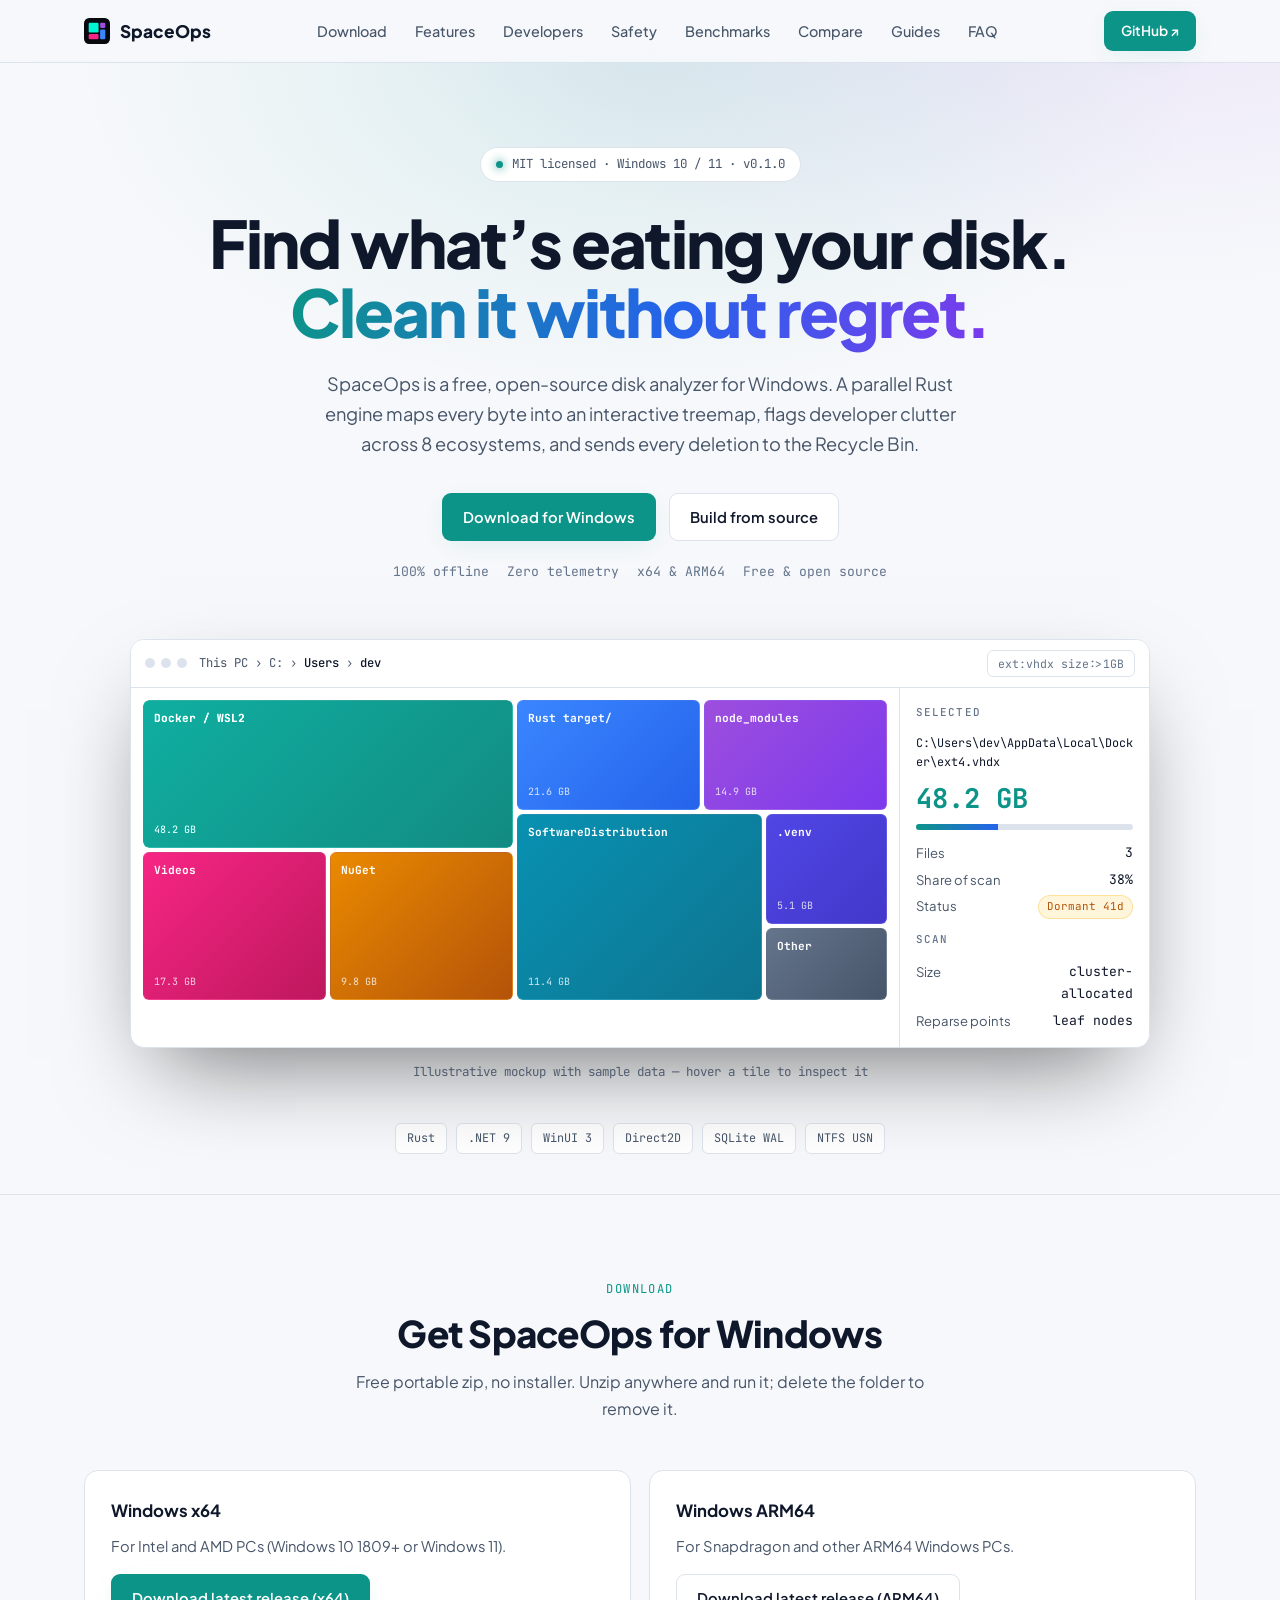
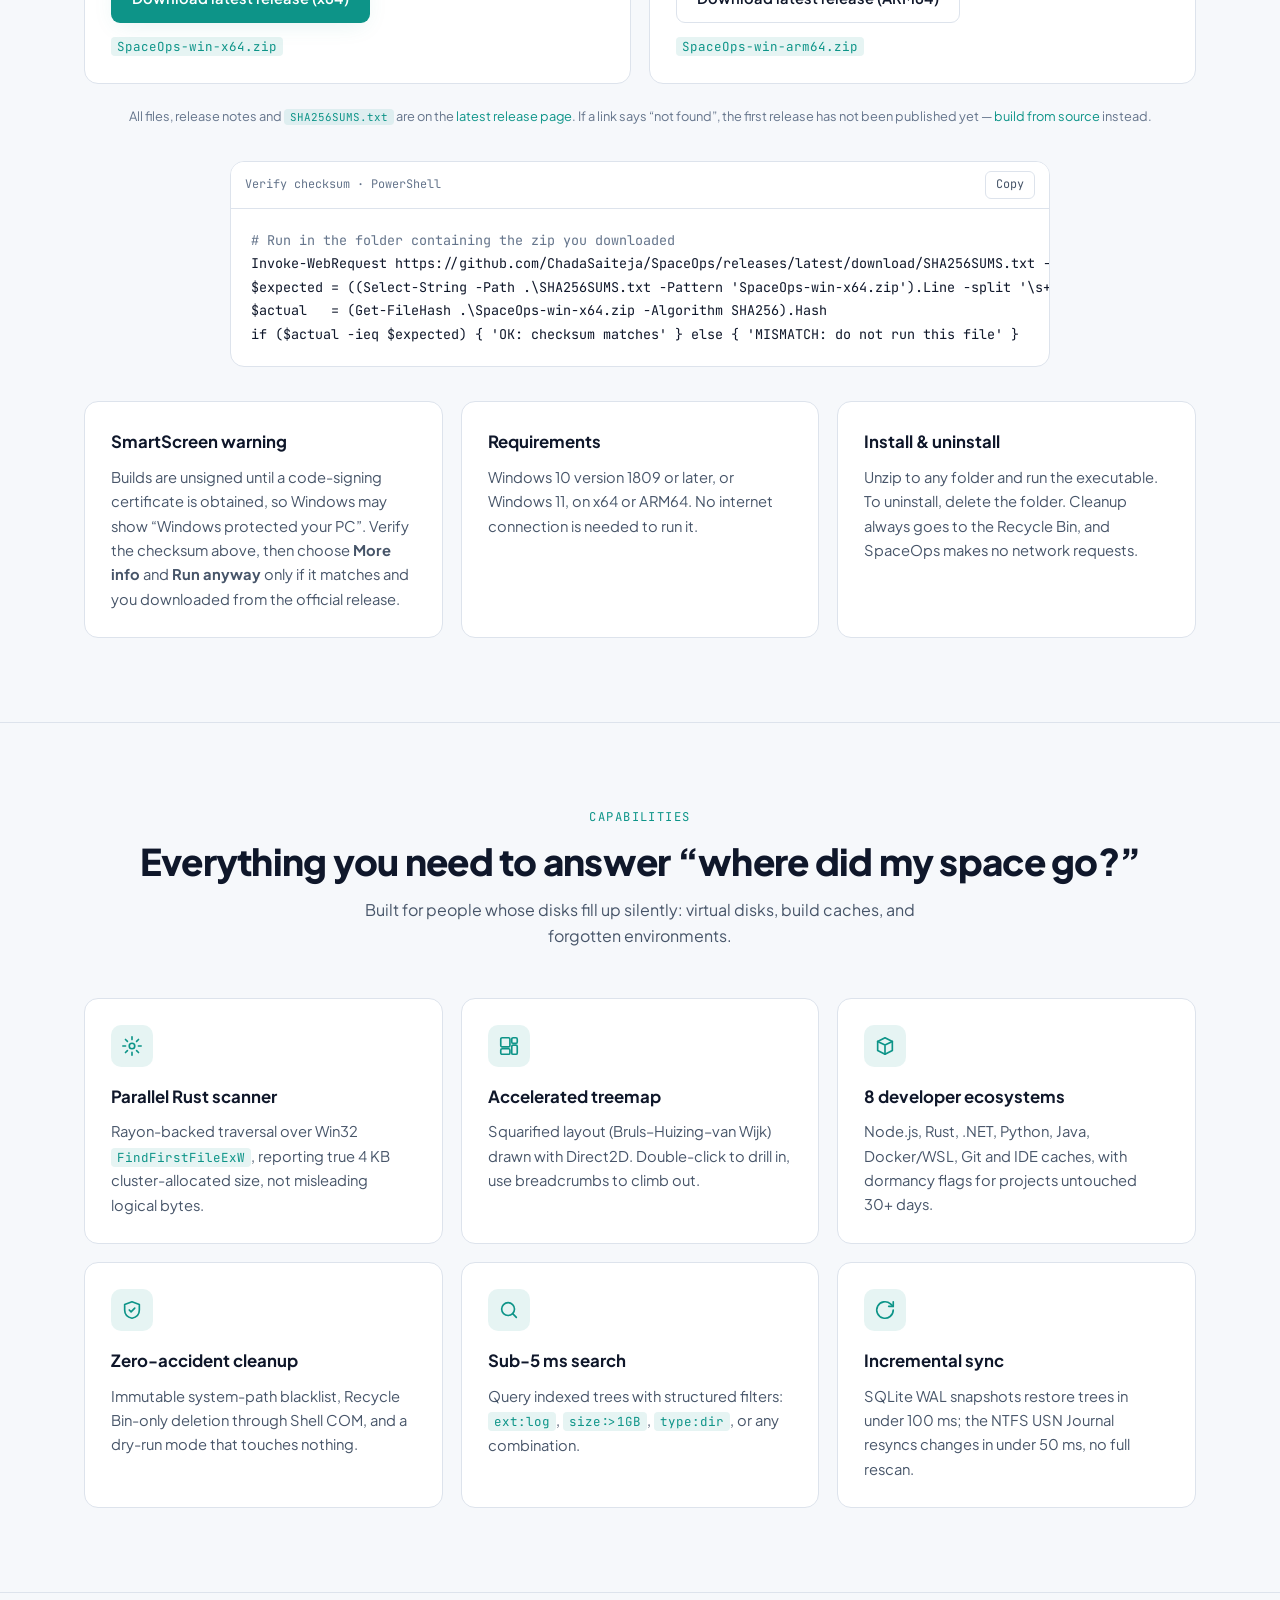
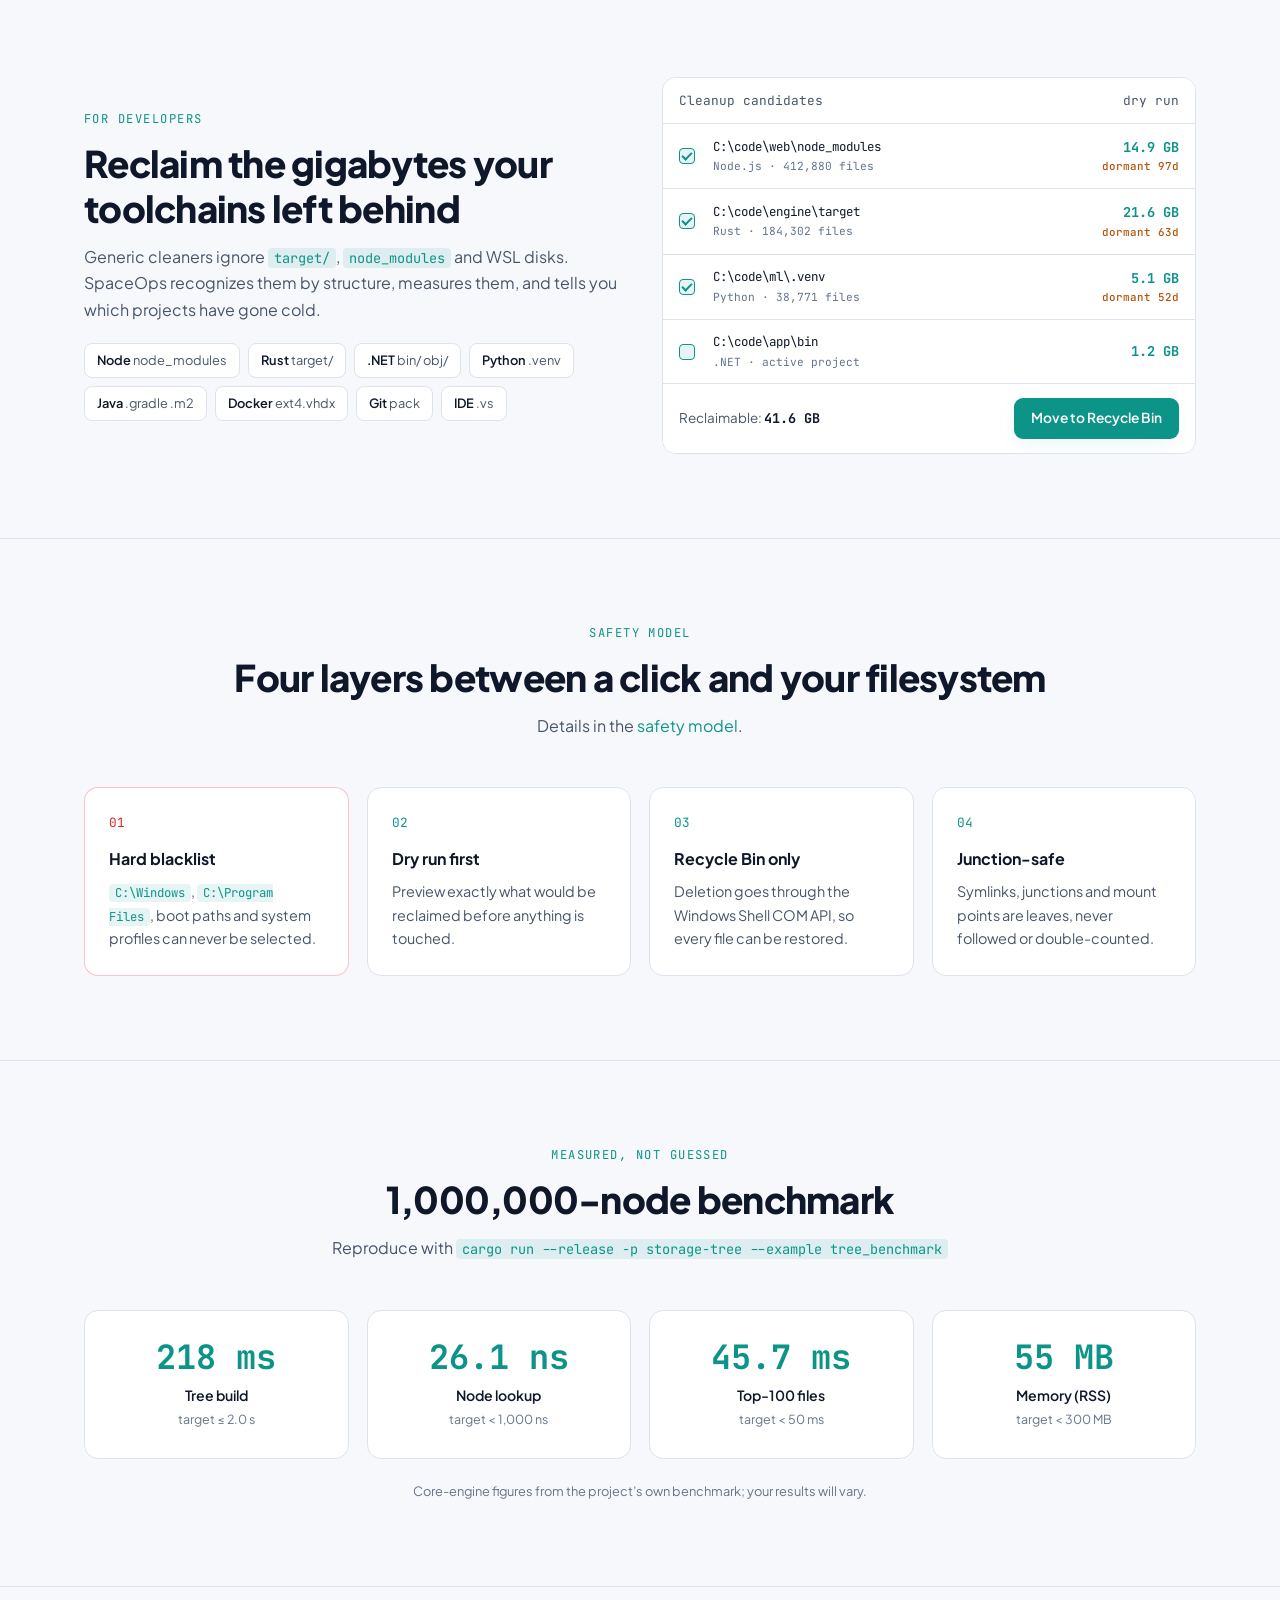
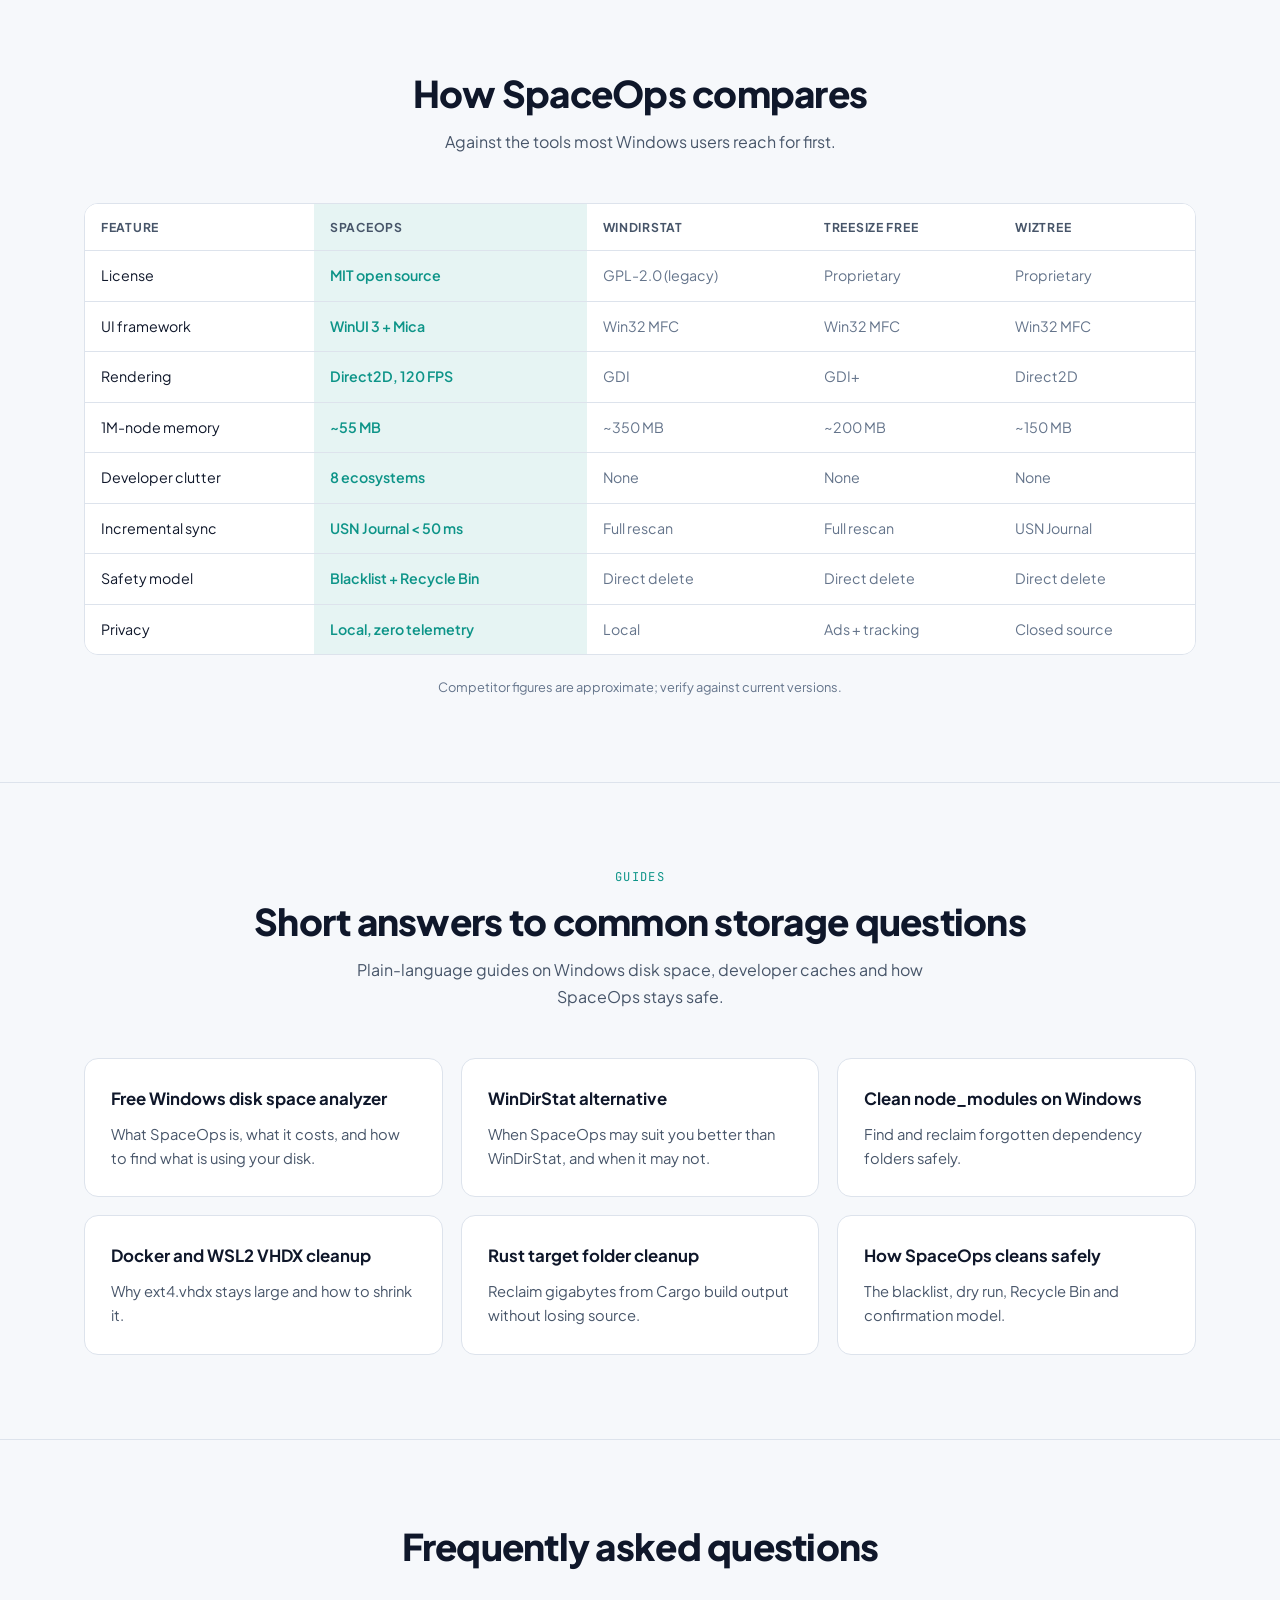
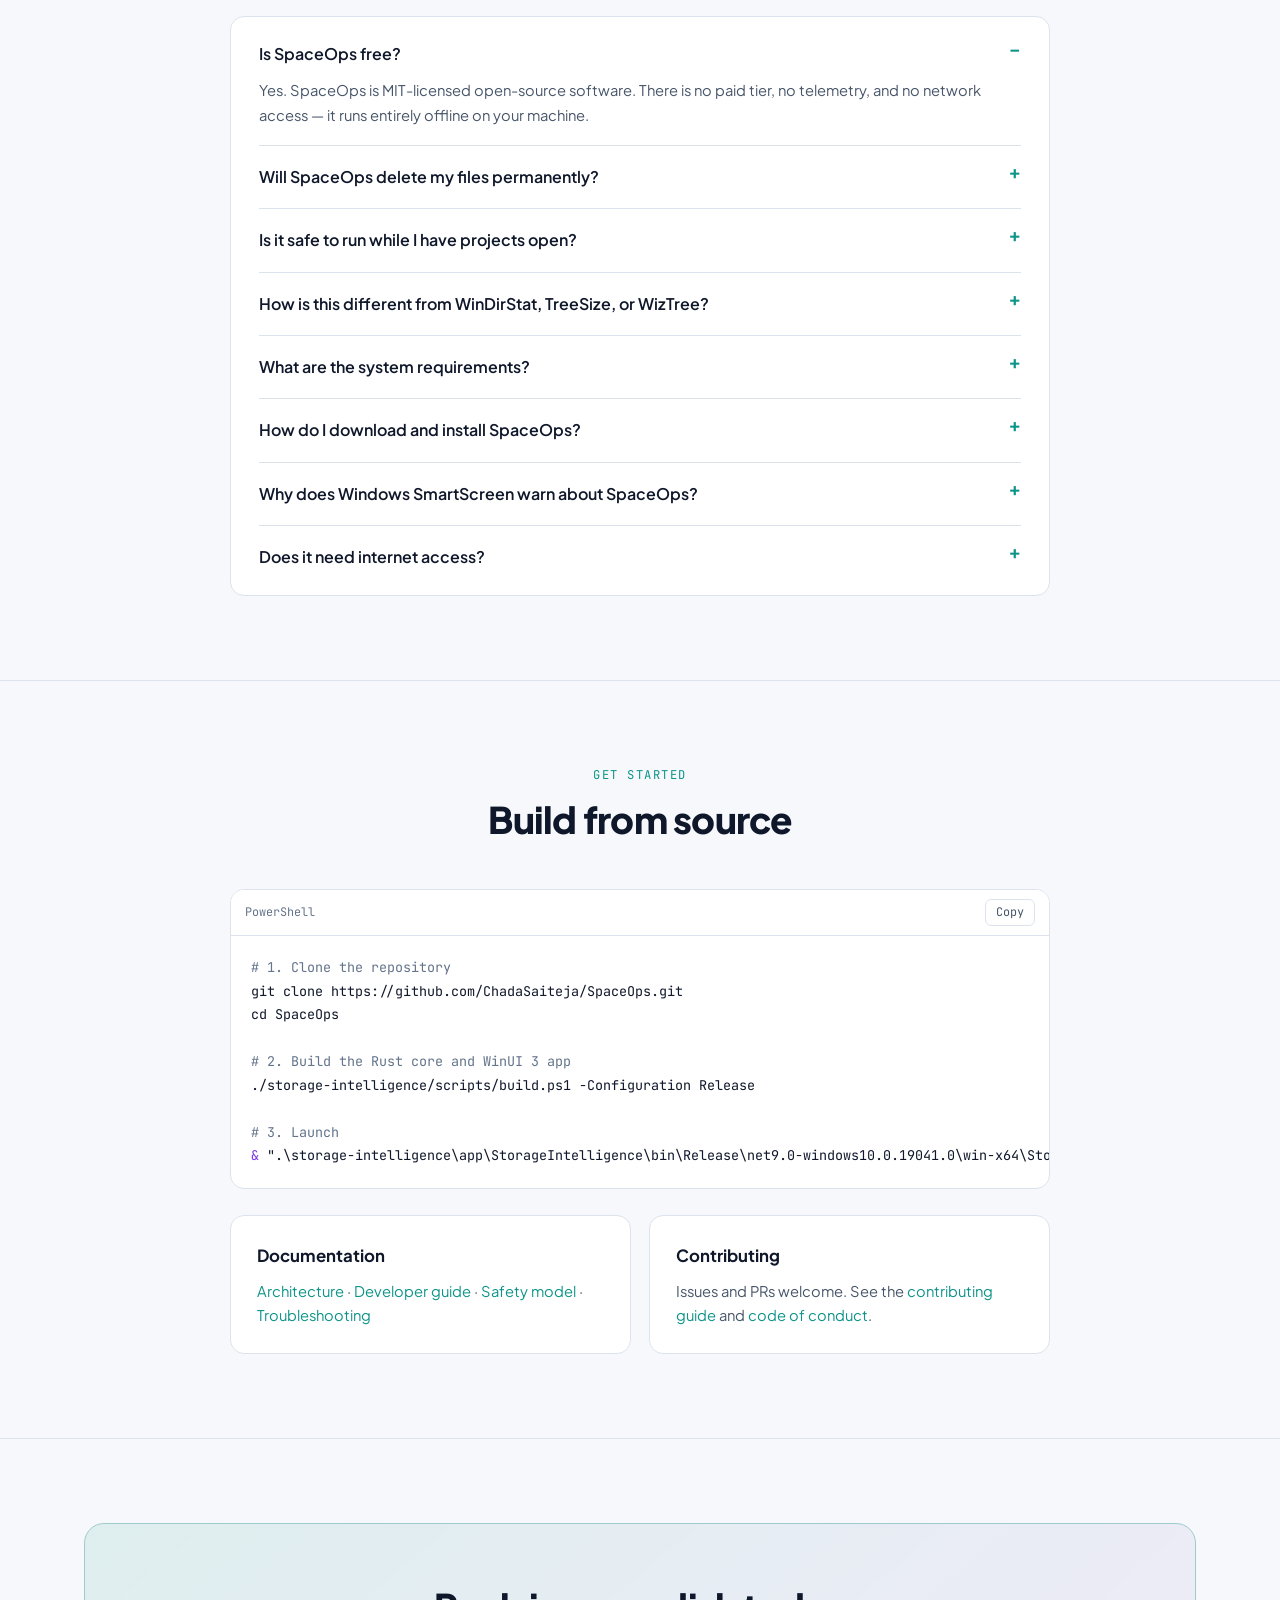
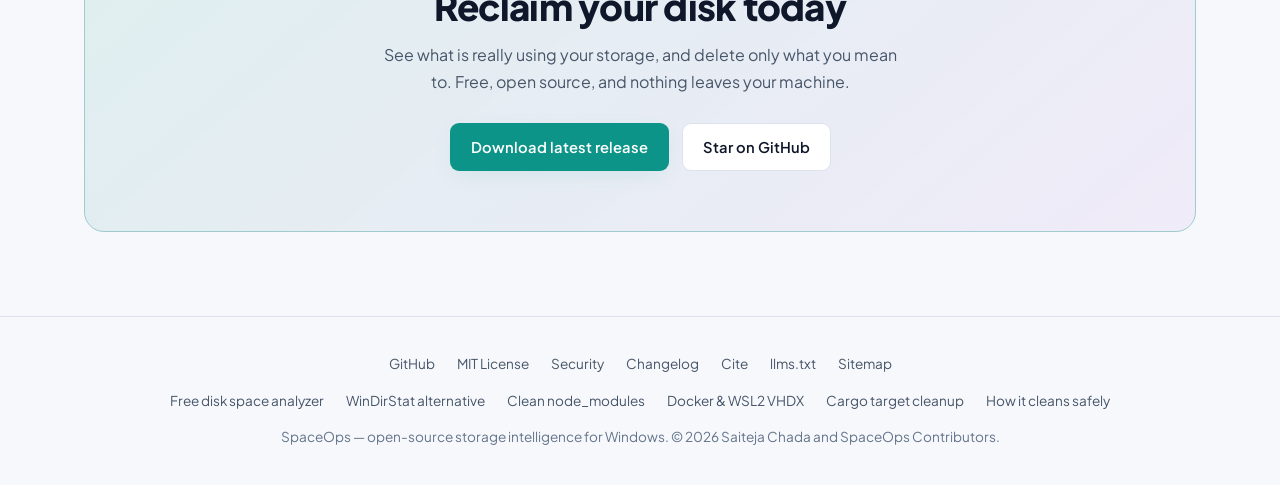
==== commit 528a072d: "feat(web): download flow, SEO/GEO/AEO assets, guide pages and packaging drafts" ====
--- a/index.html
+++ b/index.html
@@ -16,11 +16,24 @@
 <meta property="og:title" content="SpaceOps &mdash; Open-Source Disk Analyzer for Windows">
 <meta property="og:description" content="Understand your storage. Clean it safely. A Rust-powered disk analyzer with a Direct2D treemap and Recycle Bin-routed cleanup.">
 <meta property="og:url" content="https://chadasaiteja.github.io/SpaceOps/">
-<meta name="twitter:card" content="summary">
+<meta property="og:locale" content="en_US">
+<meta property="og:image" content="https://chadasaiteja.github.io/SpaceOps/og-image.png">
+<meta property="og:image:type" content="image/png">
+<meta property="og:image:width" content="1200">
+<meta property="og:image:height" content="630">
+<meta property="og:image:alt" content="SpaceOps logo, a four-tile treemap, with the text: Open-source disk analyzer for Windows">
+<meta name="twitter:card" content="summary_large_image">
 <meta name="twitter:title" content="SpaceOps &mdash; Open-Source Disk Analyzer for Windows">
 <meta name="twitter:description" content="Understand your storage. Clean it safely.">
-
-<link rel="icon" href="data:image/svg+xml,<svg xmlns='http://www.w3.org/2000/svg' viewBox='0 0 100 100'><rect width='100' height='100' rx='20' fill='%2306090e'/><rect x='18' y='18' width='38' height='38' rx='5' fill='%2300f5d4'/><rect x='62' y='18' width='20' height='20' rx='4' fill='%239d4edd'/><rect x='62' y='44' width='20' height='38' rx='4' fill='%233a86ff'/><rect x='18' y='62' width='38' height='20' rx='5' fill='%23f72585'/></svg>">
+<meta name="twitter:image" content="https://chadasaiteja.github.io/SpaceOps/og-image.png">
+<meta name="twitter:image:alt" content="SpaceOps logo, a four-tile treemap, with the text: Open-source disk analyzer for Windows">
+
+<link rel="icon" href="favicon.ico" sizes="any">
+<link rel="icon" type="image/svg+xml" href="favicon.svg">
+<link rel="icon" type="image/png" sizes="32x32" href="favicon-32.png">
+<link rel="icon" type="image/png" sizes="16x16" href="favicon-16.png">
+<link rel="apple-touch-icon" href="apple-touch-icon.png">
+<link rel="manifest" href="site.webmanifest">
 
 <script type="application/ld+json">
 {
@@ -31,9 +44,14 @@
   "operatingSystem": "Windows 10, Windows 11",
   "description": "Open-source storage intelligence application for Windows. Scans drives with a parallel Rust engine, renders disk usage as a hardware-accelerated squarified treemap, detects developer build artifacts across 8 ecosystems, and routes all deletions through the Windows Recycle Bin.",
   "url": "https://github.com/ChadaSaiteja/SpaceOps",
+  "downloadUrl": "https://github.com/ChadaSaiteja/SpaceOps/releases/latest",
+  "installUrl": "https://github.com/ChadaSaiteja/SpaceOps/releases/latest",
+  "isAccessibleForFree": true,
+  "image": "https://chadasaiteja.github.io/SpaceOps/og-image.png",
   "codeRepository": "https://github.com/ChadaSaiteja/SpaceOps",
   "license": "https://opensource.org/licenses/MIT",
-  "author": { "@type": "Person", "name": "Saiteja Chada", "url": "https://github.com/ChadaSaiteja" },
+  "author": { "@id": "https://chadasaiteja.github.io/SpaceOps/#author" },
+  "publisher": { "@id": "https://chadasaiteja.github.io/SpaceOps/#author" },
   "keywords": "disk analyzer, storage analyzer, disk cleaner, Windows, treemap, filesystem, Rust, WinUI 3, developer tools",
   "softwareVersion": "0.1.0",
   "datePublished": "2026-10-07",
@@ -52,6 +70,29 @@
 <script type="application/ld+json">
 {
   "@context": "https://schema.org",
+  "@graph": [
+    {
+      "@type": "Person",
+      "@id": "https://chadasaiteja.github.io/SpaceOps/#author",
+      "name": "Saiteja Chada",
+      "url": "https://github.com/ChadaSaiteja",
+      "sameAs": ["https://github.com/ChadaSaiteja"]
+    },
+    {
+      "@type": "WebSite",
+      "@id": "https://chadasaiteja.github.io/SpaceOps/#website",
+      "name": "SpaceOps",
+      "url": "https://chadasaiteja.github.io/SpaceOps/",
+      "description": "Project website for SpaceOps, a free, open-source disk analyzer and storage cleaner for Windows.",
+      "inLanguage": "en",
+      "publisher": { "@id": "https://chadasaiteja.github.io/SpaceOps/#author" }
+    }
+  ]
+}
+</script>
+<script type="application/ld+json">
+{
+  "@context": "https://schema.org",
   "@type": "FAQPage",
   "mainEntity": [
     {
@@ -73,6 +114,16 @@
       "@type": "Question",
       "name": "What are the system requirements?",
       "acceptedAnswer": { "@type": "Answer", "text": "Windows 10 version 1809 or later, or Windows 11, on x64 or ARM64. Building from source additionally requires the .NET 9 SDK, Rust 1.75 or newer, and Visual Studio 2022 Build Tools with the Desktop C++ workload." }
+    },
+    {
+      "@type": "Question",
+      "name": "How do I download and install SpaceOps?",
+      "acceptedAnswer": { "@type": "Answer", "text": "Download SpaceOps-win-x64.zip (or SpaceOps-win-arm64.zip on ARM64 PCs) from the latest GitHub release, optionally verify it against SHA256SUMS.txt with Get-FileHash, unzip it anywhere, and run the app. There is no installer; delete the folder to uninstall. If no release is published yet, build from source." }
+    },
+    {
+      "@type": "Question",
+      "name": "Why does Windows SmartScreen warn about SpaceOps?",
+      "acceptedAnswer": { "@type": "Answer", "text": "Release builds are unsigned until a code-signing certificate is obtained, so SmartScreen may show an unrecognized-app warning. Verify the SHA-256 checksum against SHA256SUMS.txt, then choose More info and Run anyway only if it matches and you downloaded from the official GitHub release." }
     },
     {
       "@type": "Question",
@@ -241,6 +292,9 @@
 
   .cta-box{text-align:center;background:linear-gradient(140deg,var(--accent-dim),rgba(157,78,221,.08));border:1px solid color-mix(in srgb,var(--accent) 30%,var(--border));border-radius:20px;padding:60px 30px}
   .cta-box p{color:var(--sub);max-width:520px;margin:0 auto 28px}
+  .dl-file{margin-top:10px;font-size:.8rem}
+  .dl-term{margin-top:34px}.dl-notes{margin-top:34px}
+  .card h3 a{color:var(--text)} .card h3 a:hover{color:var(--accent)}
   footer{border-top:1px solid var(--border);padding:36px 0;text-align:center;color:var(--muted);font-size:.85rem}
   footer a{color:var(--sub)} .f-links{display:flex;gap:22px;justify-content:center;flex-wrap:wrap;margin-bottom:14px}
 
@@ -266,11 +320,13 @@
       SpaceOps
     </a>
     <nav aria-label="Primary"><ul>
+      <li><a href="#download">Download</a></li>
       <li><a href="#features">Features</a></li>
       <li><a href="#developers">Developers</a></li>
       <li><a href="#safety">Safety</a></li>
       <li><a href="#benchmarks">Benchmarks</a></li>
       <li><a href="#compare">Compare</a></li>
+      <li><a href="#guides">Guides</a></li>
       <li><a href="#faq">FAQ</a></li>
     </ul></nav>
     <a class="btn btn-primary btn-sm" href="https://github.com/ChadaSaiteja/SpaceOps" target="_blank" rel="noopener">GitHub &#8599;</a>
@@ -285,10 +341,10 @@
       <h1>Find what&rsquo;s eating your disk.<br><span class="grad">Clean it without regret.</span></h1>
       <p class="lede">SpaceOps is a free, open-source disk analyzer for Windows. A parallel Rust engine maps every byte into an interactive treemap, flags developer clutter across 8 ecosystems, and sends every deletion to the Recycle Bin.</p>
       <div class="cta">
-        <a class="btn btn-primary" href="https://github.com/ChadaSaiteja/SpaceOps/releases">Download for Windows</a>
+        <a class="btn btn-primary" href="#download">Download for Windows</a>
         <a class="btn btn-ghost" href="#build">Build from source</a>
       </div>
-      <div class="meta-line"><span>100% offline</span><span>Zero telemetry</span><span>x64 &amp; ARM64</span></div>
+      <div class="meta-line"><span>100% offline</span><span>Zero telemetry</span><span>x64 &amp; ARM64</span><span>Free &amp; open source</span></div>
     </div>
 
     <div class="window" role="group" aria-label="Illustrative mockup of the SpaceOps treemap view">
@@ -327,6 +383,36 @@
   </div>
 </section>
 
+<section id="download">
+  <div class="wrap">
+    <div class="sec-head">
+      <div class="eyebrow">Download</div>
+      <h2>Get SpaceOps for Windows</h2>
+      <p class="sec-sub">Free portable zip, no installer. Unzip anywhere and run it; delete the folder to remove it.</p>
+    </div>
+    <div class="grid g2">
+      <div class="card"><h3>Windows x64</h3><p>For Intel and AMD PCs (Windows 10 1809+ or Windows 11).</p><p style="margin-top:16px"><a class="btn btn-primary" href="https://github.com/ChadaSaiteja/SpaceOps/releases/latest/download/SpaceOps-win-x64.zip">Download latest release (x64)</a></p><p class="dl-file"><code>SpaceOps-win-x64.zip</code></p></div>
+      <div class="card"><h3>Windows ARM64</h3><p>For Snapdragon and other ARM64 Windows PCs.</p><p style="margin-top:16px"><a class="btn btn-ghost" href="https://github.com/ChadaSaiteja/SpaceOps/releases/latest/download/SpaceOps-win-arm64.zip">Download latest release (ARM64)</a></p><p class="dl-file"><code>SpaceOps-win-arm64.zip</code></p></div>
+    </div>
+    <p class="note">All files, release notes and <code>SHA256SUMS.txt</code> are on the <a href="https://github.com/ChadaSaiteja/SpaceOps/releases/latest">latest release page</a>. If a link says &ldquo;not found&rdquo;, the first release has not been published yet &mdash; <a href="#build">build from source</a> instead.</p>
+
+    <div class="term dl-term">
+      <div class="term-h"><span>Verify checksum &middot; PowerShell</span><button class="copy" data-copy="verify" type="button">Copy</button></div>
+<pre id="verify"><span class="c"># Run in the folder containing the zip you downloaded</span>
+Invoke-WebRequest https://github.com/ChadaSaiteja/SpaceOps/releases/latest/download/SHA256SUMS.txt -OutFile SHA256SUMS.txt
+$expected = ((Select-String -Path .\SHA256SUMS.txt -Pattern 'SpaceOps-win-x64.zip').Line -split '\s+')[0]
+$actual   = (Get-FileHash .\SpaceOps-win-x64.zip -Algorithm SHA256).Hash
+if ($actual -ieq $expected) { 'OK: checksum matches' } else { 'MISMATCH: do not run this file' }</pre>
+    </div>
+
+    <div class="grid g3 dl-notes">
+      <div class="card"><h3>SmartScreen warning</h3><p>Builds are unsigned until a code-signing certificate is obtained, so Windows may show &ldquo;Windows protected your PC&rdquo;. Verify the checksum above, then choose <b>More info</b> and <b>Run anyway</b> only if it matches and you downloaded from the official release.</p></div>
+      <div class="card"><h3>Requirements</h3><p>Windows 10 version 1809 or later, or Windows 11, on x64 or ARM64. No internet connection is needed to run it.</p></div>
+      <div class="card"><h3>Install &amp; uninstall</h3><p>Unzip to any folder and run the executable. To uninstall, delete the folder. Cleanup always goes to the Recycle Bin, and SpaceOps makes no network requests.</p></div>
+    </div>
+  </div>
+</section>
+
 <section id="features">
   <div class="wrap">
     <div class="sec-head">
@@ -422,6 +508,24 @@
   </div>
 </section>
 
+<section id="guides">
+  <div class="wrap">
+    <div class="sec-head">
+      <div class="eyebrow">Guides</div>
+      <h2>Short answers to common storage questions</h2>
+      <p class="sec-sub">Plain-language guides on Windows disk space, developer caches and how SpaceOps stays safe.</p>
+    </div>
+    <div class="grid g3">
+      <div class="card"><h3><a href="docs-site/free-windows-disk-space-analyzer/">Free Windows disk space analyzer</a></h3><p>What SpaceOps is, what it costs, and how to find what is using your disk.</p></div>
+      <div class="card"><h3><a href="docs-site/windirstat-alternative/">WinDirStat alternative</a></h3><p>When SpaceOps may suit you better than WinDirStat, and when it may not.</p></div>
+      <div class="card"><h3><a href="docs-site/clean-node-modules-windows/">Clean node_modules on Windows</a></h3><p>Find and reclaim forgotten dependency folders safely.</p></div>
+      <div class="card"><h3><a href="docs-site/docker-wsl2-vhdx-cleanup-windows/">Docker and WSL2 VHDX cleanup</a></h3><p>Why ext4.vhdx stays large and how to shrink it.</p></div>
+      <div class="card"><h3><a href="docs-site/cargo-target-cleanup-windows/">Rust target folder cleanup</a></h3><p>Reclaim gigabytes from Cargo build output without losing source.</p></div>
+      <div class="card"><h3><a href="docs-site/how-spaceops-cleans-safely/">How SpaceOps cleans safely</a></h3><p>The blacklist, dry run, Recycle Bin and confirmation model.</p></div>
+    </div>
+  </div>
+</section>
+
 <section id="faq">
   <div class="wrap">
     <div class="sec-head"><h2>Frequently asked questions</h2></div>
@@ -431,6 +535,8 @@
       <details><summary>Is it safe to run while I have projects open?</summary><p>Yes. The scanner treats directory junctions, symlinks, and volume mount points as leaves, so it never double-counts or traverses outside your drive. Reparse points are detected and displayed rather than followed.</p></details>
       <details><summary>How is this different from WinDirStat, TreeSize, or WizTree?</summary><p>SpaceOps is free and open source, uses a hardware-accelerated Direct2D treemap instead of slow GDI rendering, holds a 1M-node tree in roughly 55 MB of RAM, detects developer clutter across 8 ecosystems that competitor tools ignore, and supports incremental resync via the NTFS USN Journal instead of a full rescan.</p></details>
       <details><summary>What are the system requirements?</summary><p>Windows 10 version 1809 or later, or Windows 11, on x64 or ARM64. To build from source you also need the .NET 9 SDK, Rust 1.75+, and Visual Studio 2022 Build Tools with the Desktop C++ workload.</p></details>
+      <details><summary>How do I download and install SpaceOps?</summary><p>Download <code>SpaceOps-win-x64.zip</code> (or <code>SpaceOps-win-arm64.zip</code> on ARM64 PCs) from the <a href="https://github.com/ChadaSaiteja/SpaceOps/releases/latest">latest GitHub release</a>, optionally verify it against <code>SHA256SUMS.txt</code> with <code>Get-FileHash</code>, unzip it anywhere, and run the app. There is no installer; delete the folder to uninstall. If no release is published yet, build from source.</p></details>
+      <details><summary>Why does Windows SmartScreen warn about SpaceOps?</summary><p>Release builds are unsigned until a code-signing certificate is obtained, so SmartScreen may show an unrecognized-app warning. Verify the SHA-256 checksum against <code>SHA256SUMS.txt</code>, then choose More info and Run anyway only if it matches and you downloaded from the official GitHub release.</p></details>
       <details><summary>Does it need internet access?</summary><p>No. SpaceOps is 100% local with zero telemetry. Once built, it never makes a network request.</p></details>
     </div>
   </div>
@@ -440,7 +546,7 @@
   <div class="wrap">
     <div class="sec-head"><div class="eyebrow">Get started</div><h2>Build from source</h2></div>
     <div class="term">
-      <div class="term-h"><span>PowerShell</span><button class="copy" id="copy" type="button">Copy</button></div>
+      <div class="term-h"><span>PowerShell</span><button class="copy" data-copy="cmds" type="button">Copy</button></div>
 <pre id="cmds"><span class="c"># 1. Clone the repository</span>
 git clone https://github.com/ChadaSaiteja/SpaceOps.git
 cd SpaceOps
@@ -464,7 +570,7 @@
       <h2>Reclaim your disk today</h2>
       <p>See what is really using your storage, and delete only what you mean to. Free, open source, and nothing leaves your machine.</p>
       <div class="cta">
-        <a class="btn btn-primary" href="https://github.com/ChadaSaiteja/SpaceOps/releases">Download SpaceOps</a>
+        <a class="btn btn-primary" href="https://github.com/ChadaSaiteja/SpaceOps/releases/latest">Download latest release</a>
         <a class="btn btn-ghost" href="https://github.com/ChadaSaiteja/SpaceOps">Star on GitHub</a>
       </div>
     </div>
@@ -480,6 +586,16 @@
       <a href="https://github.com/ChadaSaiteja/SpaceOps/blob/main/SECURITY.md">Security</a>
       <a href="https://github.com/ChadaSaiteja/SpaceOps/blob/main/CHANGELOG.md">Changelog</a>
       <a href="https://github.com/ChadaSaiteja/SpaceOps/blob/main/CITATION.cff">Cite</a>
+      <a href="llms.txt">llms.txt</a>
+      <a href="sitemap.xml">Sitemap</a>
+    </div>
+    <div class="f-links">
+      <a href="docs-site/free-windows-disk-space-analyzer/">Free disk space analyzer</a>
+      <a href="docs-site/windirstat-alternative/">WinDirStat alternative</a>
+      <a href="docs-site/clean-node-modules-windows/">Clean node_modules</a>
+      <a href="docs-site/docker-wsl2-vhdx-cleanup-windows/">Docker &amp; WSL2 VHDX</a>
+      <a href="docs-site/cargo-target-cleanup-windows/">Cargo target cleanup</a>
+      <a href="docs-site/how-spaceops-cleans-safely/">How it cleans safely</a>
     </div>
     <p>SpaceOps &mdash; open-source storage intelligence for Windows. &copy; 2026 Saiteja Chada and SpaceOps Contributors.</p>
   </div>
@@ -502,10 +618,12 @@
     t.addEventListener('mouseenter',function(){pick(t)});
     t.addEventListener('click',function(){pick(t)});
   });
-  var b=document.getElementById('copy');
-  if(b&&navigator.clipboard){b.addEventListener('click',function(){
-    navigator.clipboard.writeText(document.getElementById('cmds').innerText).then(function(){b.textContent='Copied';setTimeout(function(){b.textContent='Copy'},1500)});
-  })}
+  document.querySelectorAll('.copy').forEach(function(b){
+    var id=b.getAttribute('data-copy')||'cmds';
+    if(navigator.clipboard){b.addEventListener('click',function(){
+      navigator.clipboard.writeText(document.getElementById(id).innerText).then(function(){b.textContent='Copied';setTimeout(function(){b.textContent='Copy'},1500)});
+    })}
+  });
 })();
 </script>
 </body>
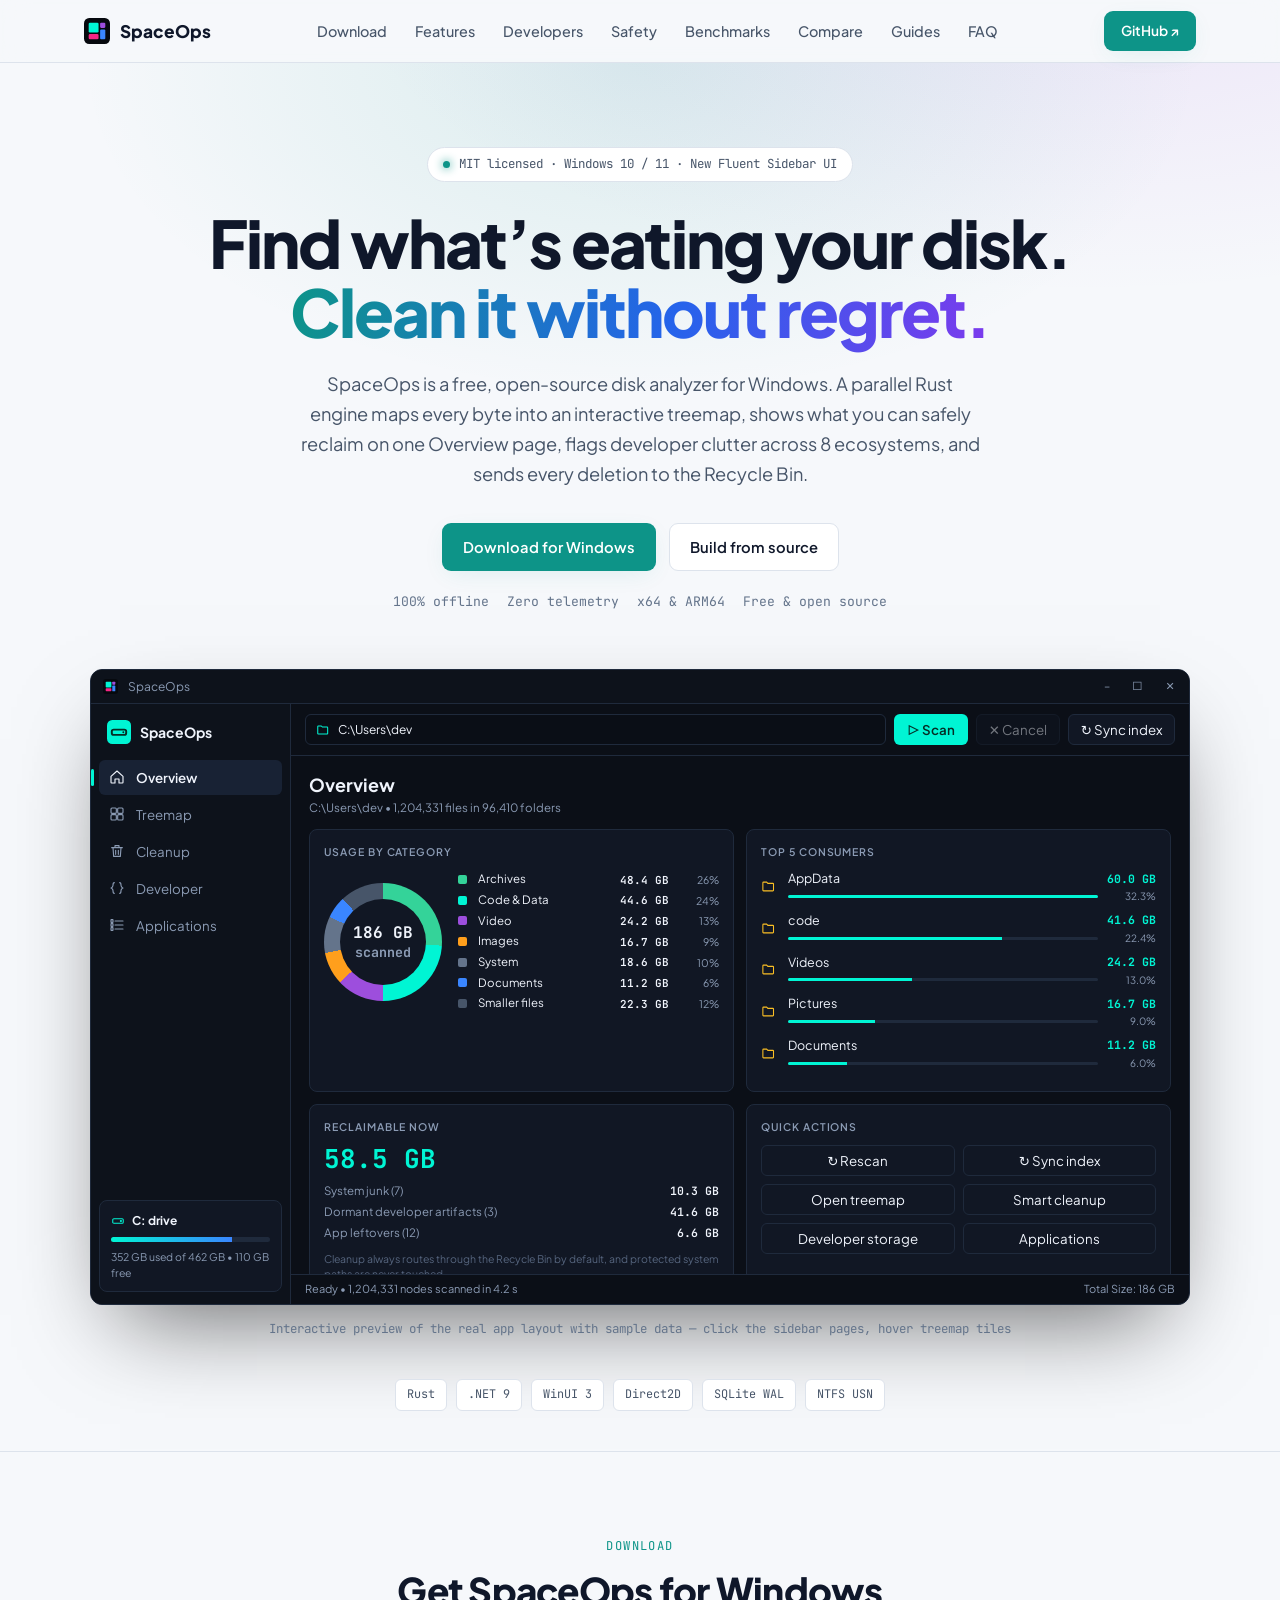
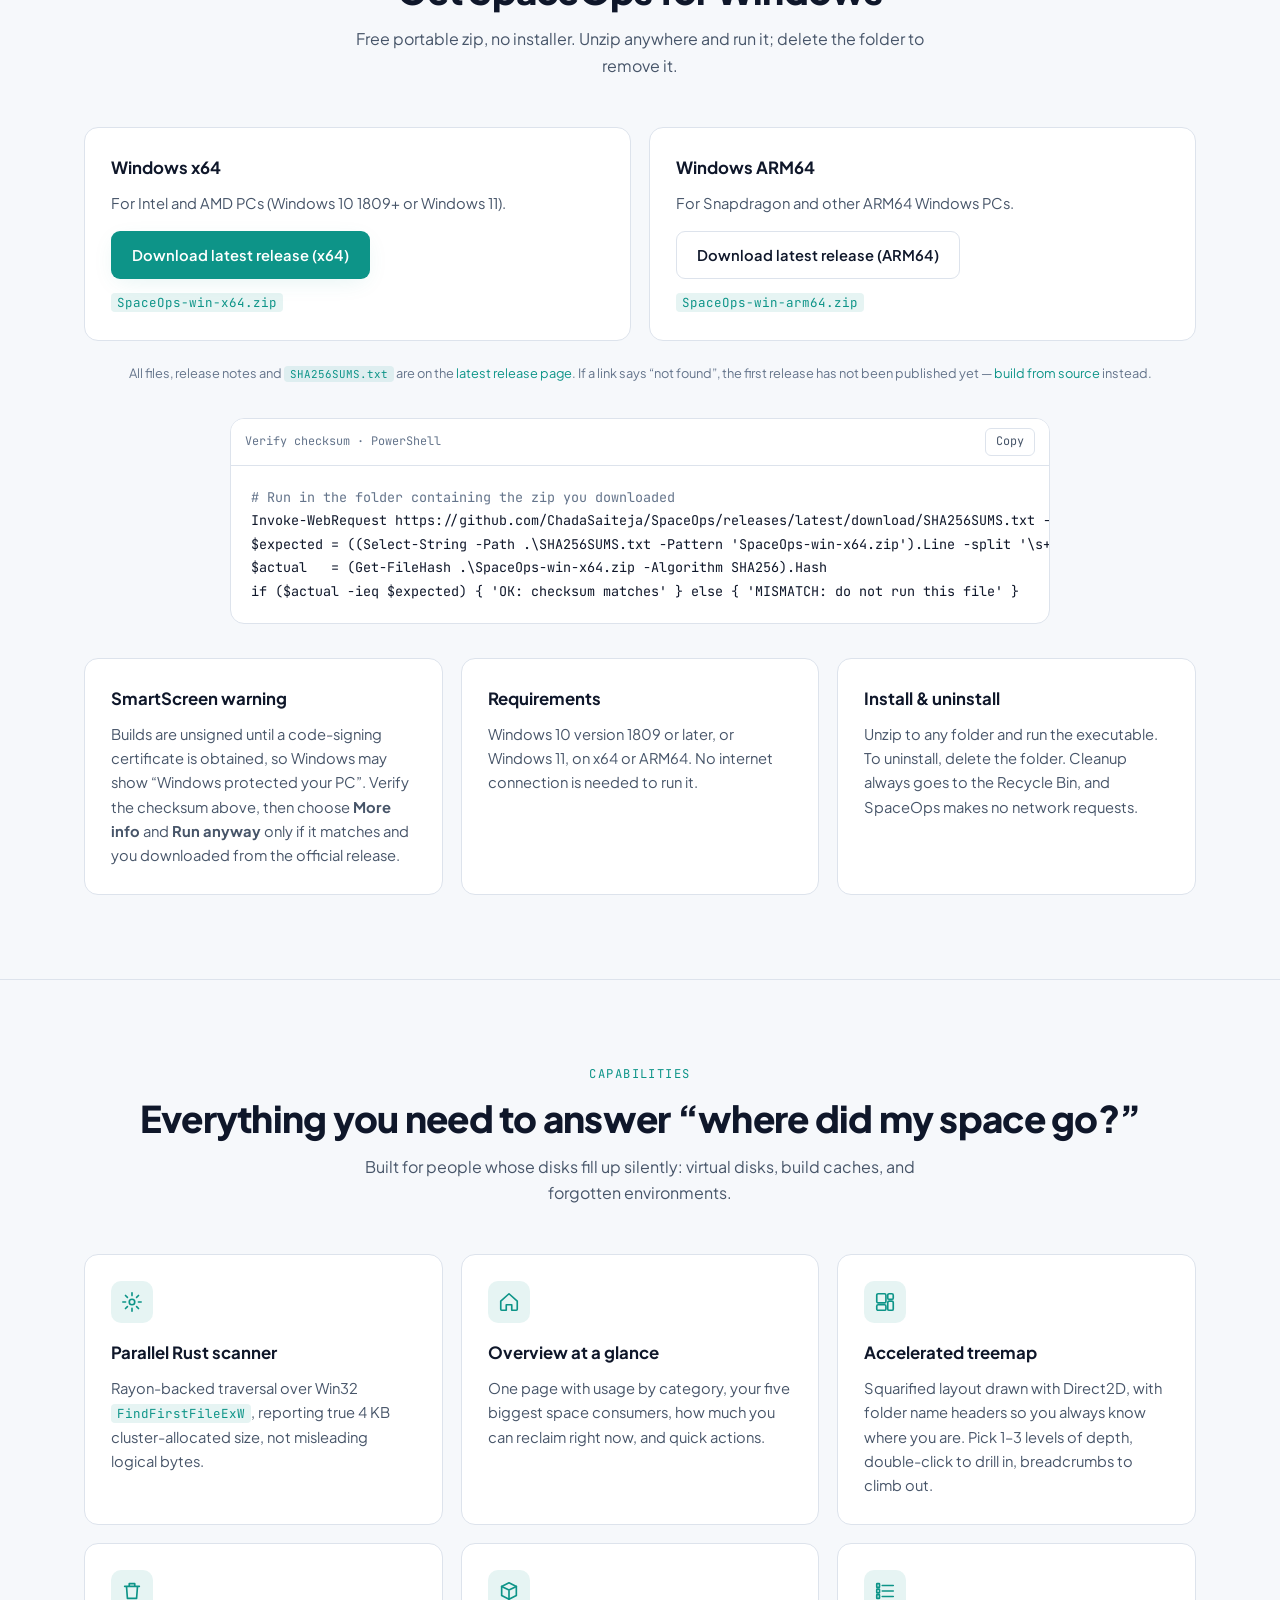
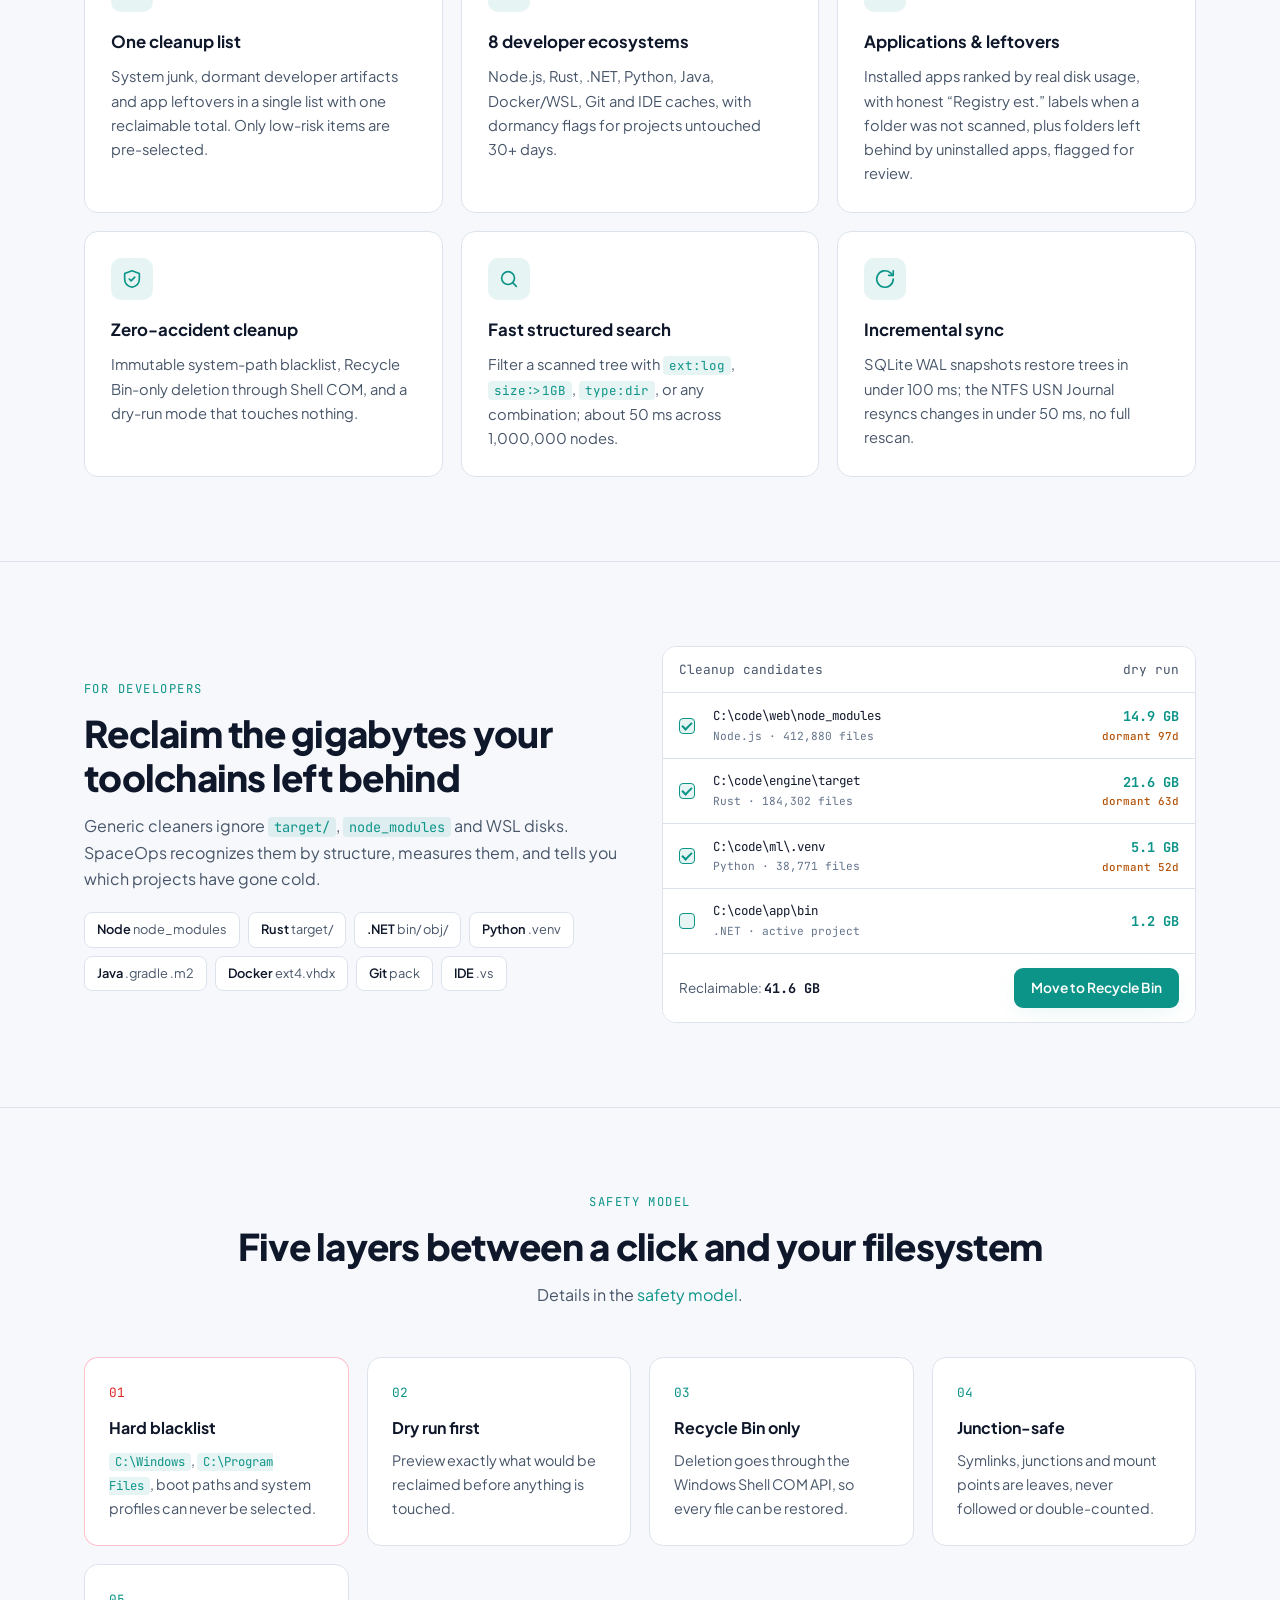
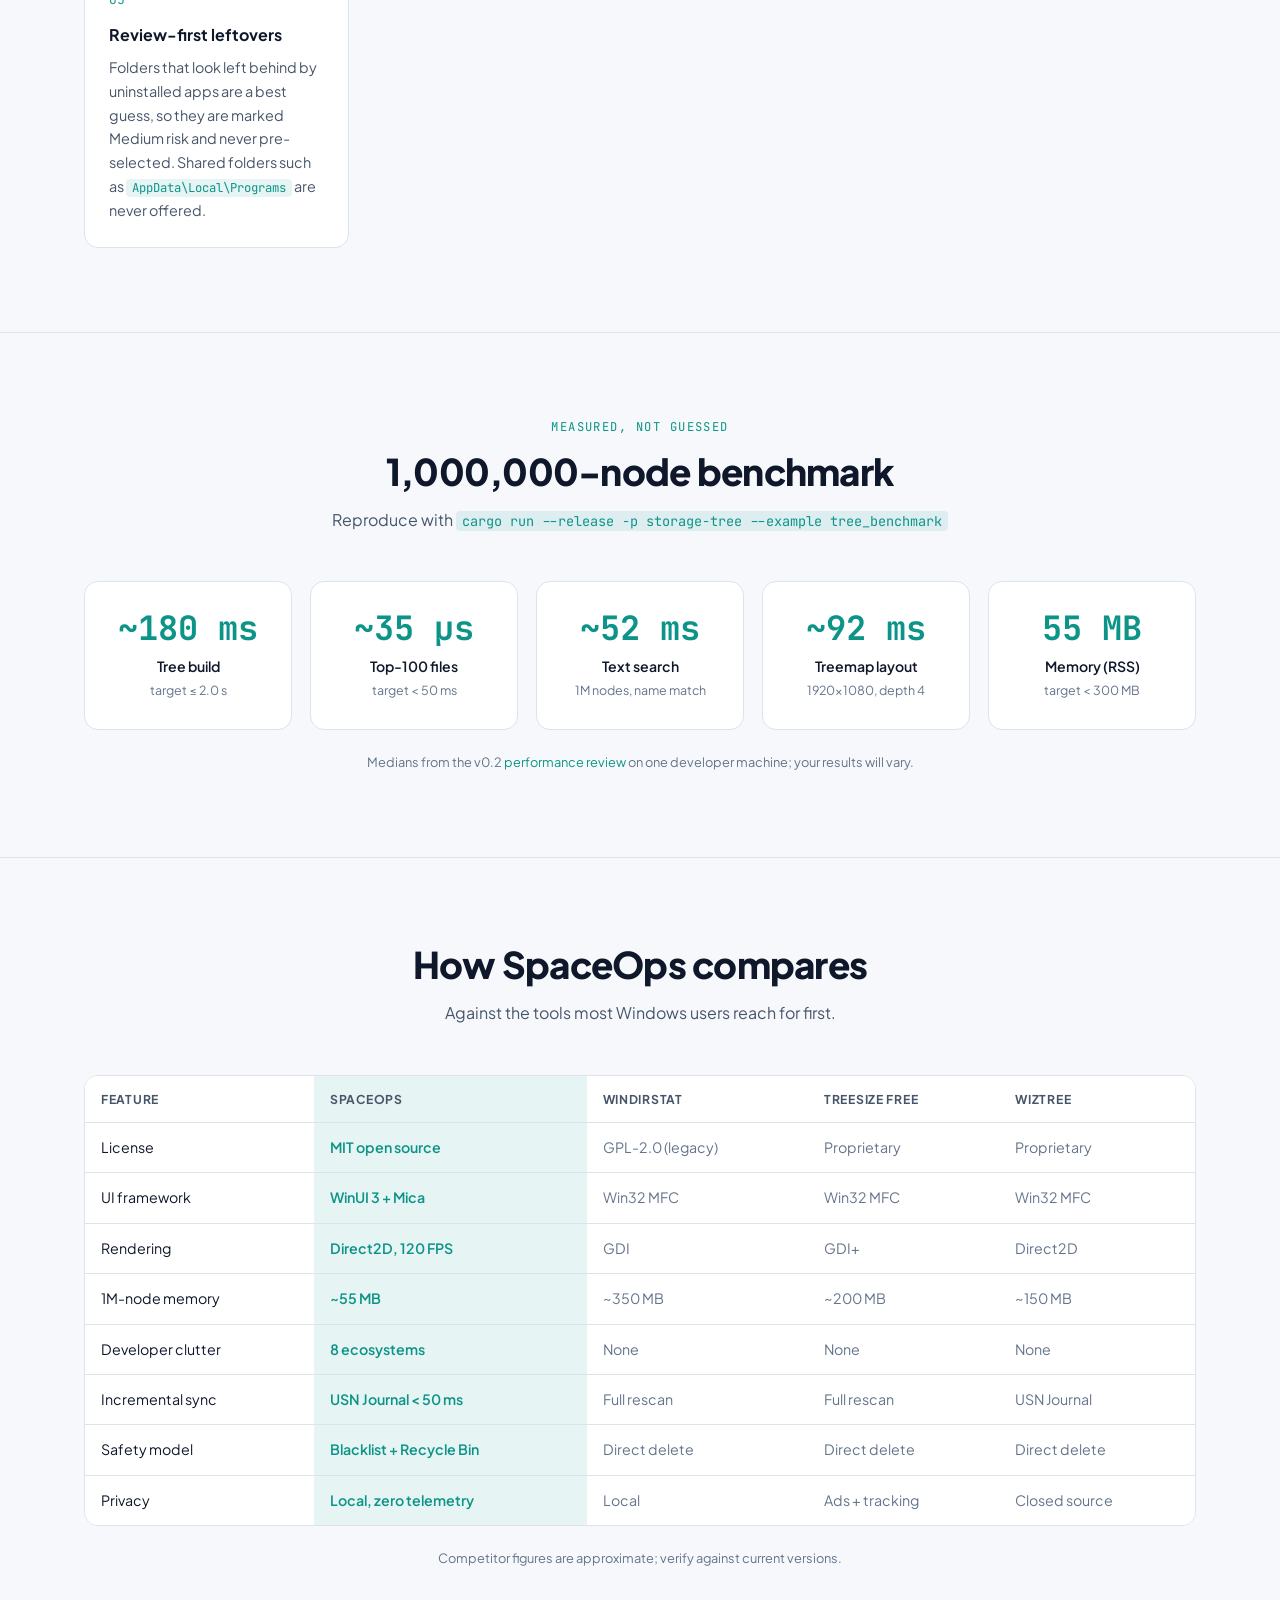
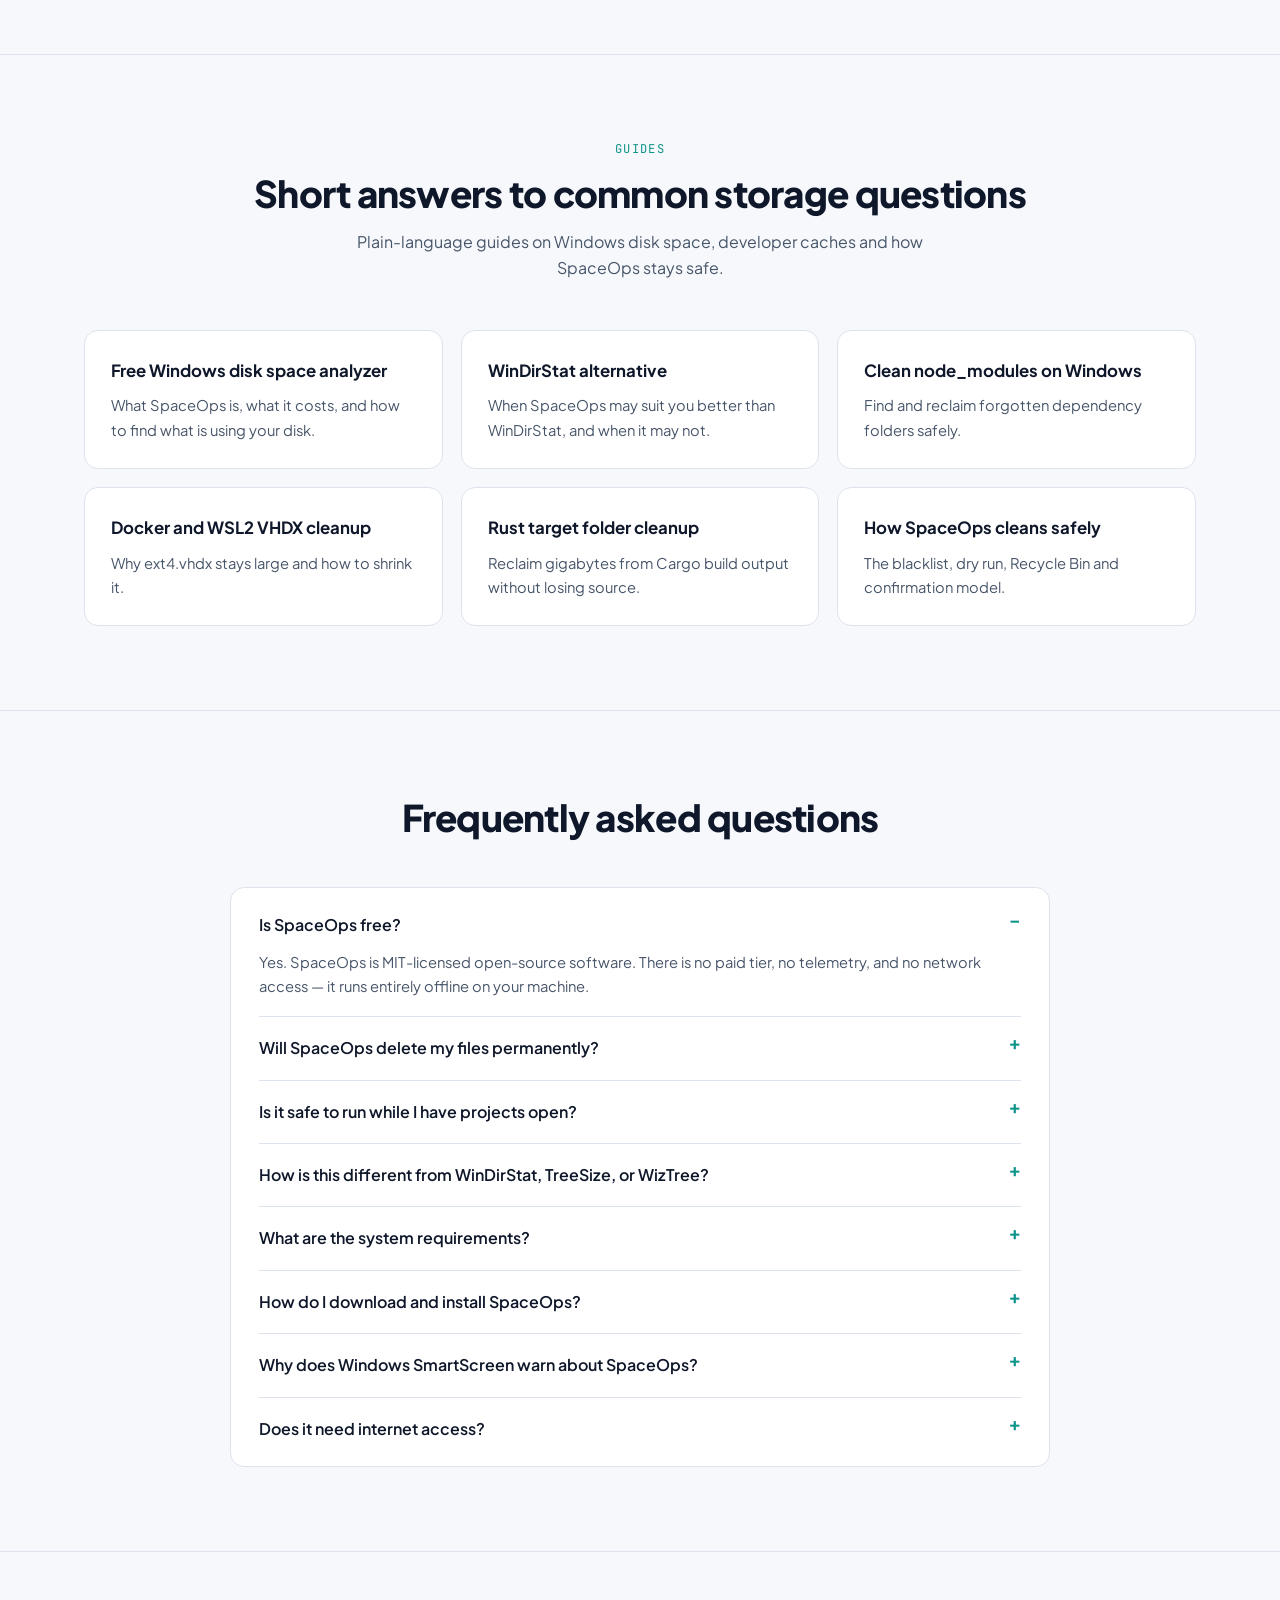
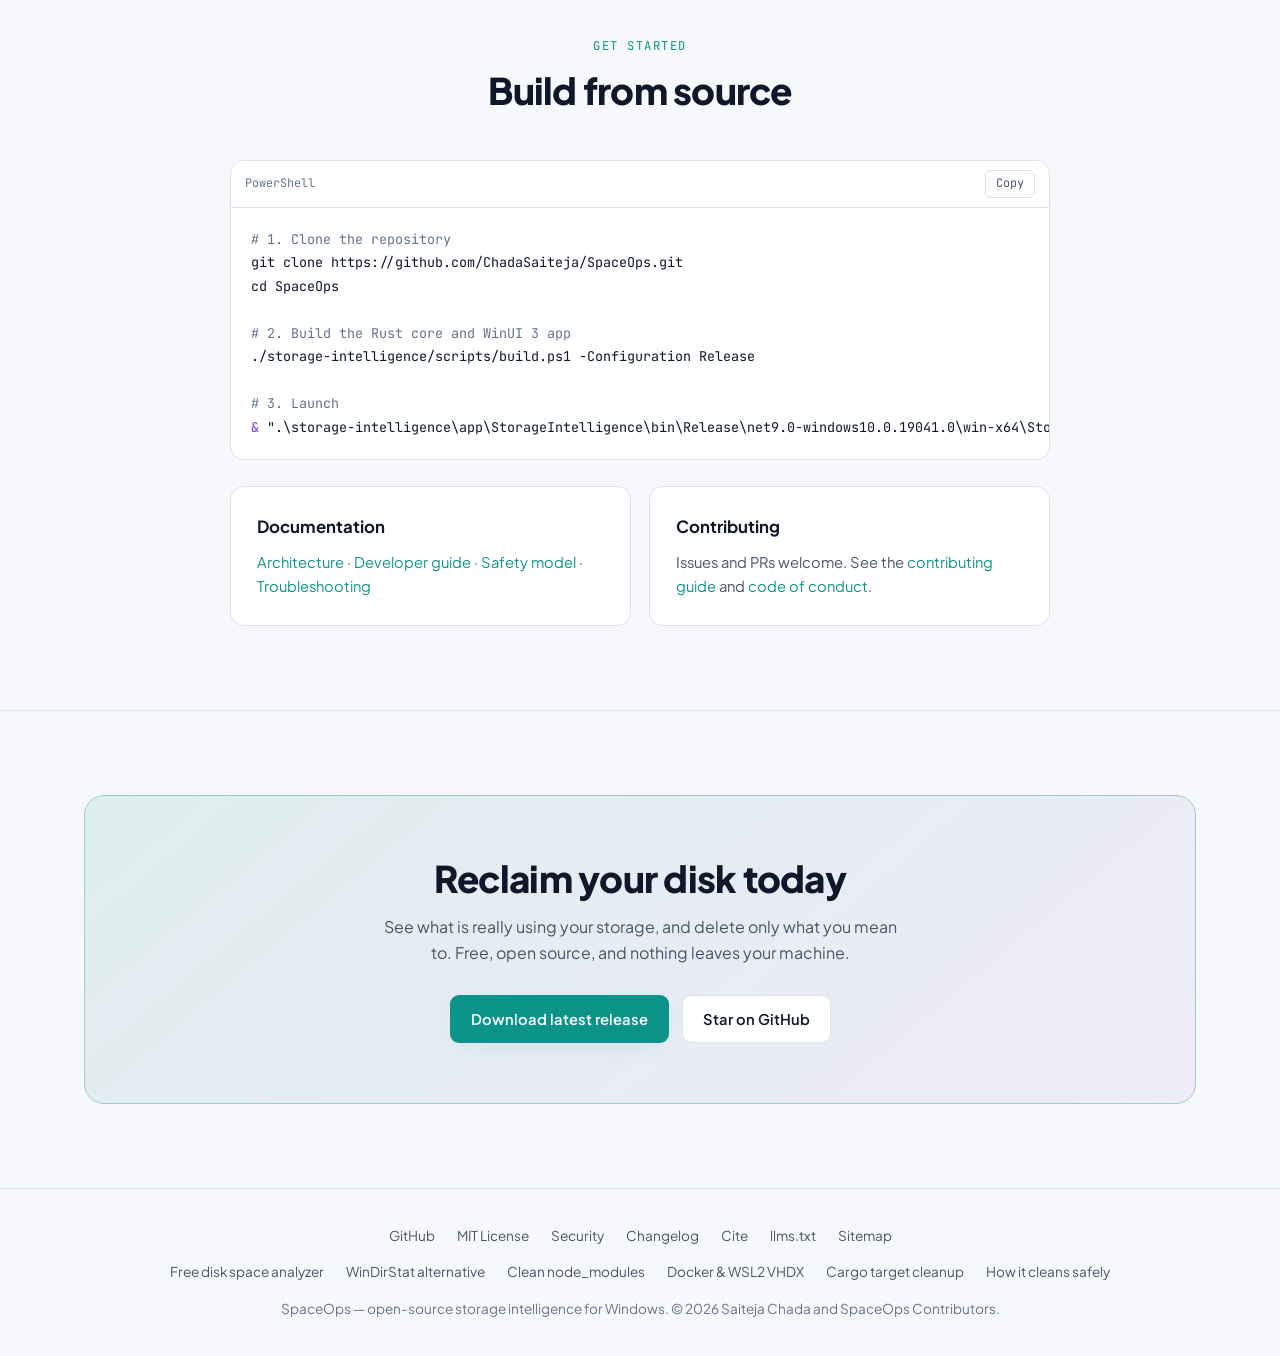
==== commit d9dc1f1d: "feat(web): sync landing page and README with the v0.2 app - Replace the hero treemap mockup with an " ====
--- a/index.html
+++ b/index.html
@@ -60,7 +60,10 @@
     "Hardware-accelerated Direct2D squarified treemap",
     "Developer clutter detection across 8 ecosystems",
     "Recycle Bin-routed cleanup via Windows Shell COM",
-    "Sub-5ms tokenized in-memory search",
+    "Overview page with usage by category, top consumers and reclaimable total",
+    "Unified cleanup list across system junk, developer artifacts and app leftovers",
+    "Installed applications ranked by disk usage, with leftover detection",
+    "Structured in-memory search with ext:, size: and type: filters",
     "SQLite WAL persistence with NTFS USN Journal incremental sync"
   ],
   "offers": { "@type": "Offer", "price": "0", "priceCurrency": "USD" },
@@ -186,37 +189,127 @@
   .cta{display:flex;gap:13px;justify-content:center;flex-wrap:wrap}
   .meta-line{margin-top:20px;color:var(--muted);font-size:.82rem;font-family:var(--font-mono);display:flex;gap:18px;justify-content:center;flex-wrap:wrap}
 
-  .window{margin:56px auto 0;max-width:1020px;background:var(--surface);border:1px solid var(--border);border-radius:14px;overflow:hidden;box-shadow:0 40px 90px -30px rgba(0,0,0,.55);position:relative;text-align:left}
-  .win-bar{display:flex;align-items:center;gap:12px;padding:10px 14px;border-bottom:1px solid var(--border);background:var(--card)}
-  .dots{display:flex;gap:6px}.dots i{width:10px;height:10px;border-radius:50%;background:var(--border)}
-  .crumbs{font-family:var(--font-mono);font-size:.76rem;color:var(--sub);flex:1}
-  .crumbs b{color:var(--text);font-weight:500}
-  .search{font-family:var(--font-mono);font-size:.72rem;color:var(--muted);border:1px solid var(--border);border-radius:6px;padding:3px 10px;background:var(--surface)}
-  .win-body{display:grid;grid-template-columns:1fr 250px}
-  .tm{display:grid;grid-template-columns:repeat(12,1fr);grid-template-rows:repeat(8,34px);gap:4px;padding:12px;min-height:300px}
-  .tile{border-radius:6px;padding:8px 10px;font-size:.7rem;font-family:var(--font-mono);color:#fff;display:flex;flex-direction:column;justify-content:space-between;cursor:pointer;overflow:hidden;border:1px solid rgba(255,255,255,.1);transition:filter .15s,outline-color .15s;outline:2px solid transparent;opacity:0;animation:pop .5s forwards}
-  .tile:hover,.tile.sel{filter:brightness(1.18);outline-color:#fff;z-index:2}
-  .tile small{opacity:.8;font-size:.9em}
-  @keyframes pop{from{opacity:0;transform:scale(.92)}to{opacity:1;transform:none}}
-  .t1{grid-column:1/7;grid-row:1/5;background:linear-gradient(135deg,#0d9488,#0f766e)}
-  .t2{grid-column:7/10;grid-row:1/4;background:linear-gradient(135deg,#3a86ff,#2563eb)}
-  .t3{grid-column:10/13;grid-row:1/4;background:linear-gradient(135deg,#9d4edd,#7c3aed)}
-  .t4{grid-column:1/4;grid-row:5/9;background:linear-gradient(135deg,#f72585,#be185d)}
-  .t5{grid-column:4/7;grid-row:5/9;background:linear-gradient(135deg,#ea8a00,#b45309)}
-  .t6{grid-column:7/11;grid-row:4/9;background:linear-gradient(135deg,#0891b2,#0e7490)}
-  .t7{grid-column:11/13;grid-row:4/7;background:linear-gradient(135deg,#4f46e5,#4338ca)}
-  .t8{grid-column:11/13;grid-row:7/9;background:linear-gradient(135deg,#64748b,#475569)}
-  .tile:nth-child(2){animation-delay:.08s}.tile:nth-child(3){animation-delay:.16s}.tile:nth-child(4){animation-delay:.24s}.tile:nth-child(5){animation-delay:.32s}.tile:nth-child(6){animation-delay:.4s}.tile:nth-child(7){animation-delay:.48s}.tile:nth-child(8){animation-delay:.56s}
-  .side{border-left:1px solid var(--border);padding:16px;background:var(--card);font-size:.82rem;display:flex;flex-direction:column;gap:12px}
-  .side h4{font-size:.68rem;text-transform:uppercase;letter-spacing:.1em;color:var(--muted);font-family:var(--font-mono);font-weight:500}
-  .side .path{font-family:var(--font-mono);font-size:.74rem;word-break:break-all;color:var(--text)}
-  .side .big{font-family:var(--font-mono);font-size:1.7rem;font-weight:700;color:var(--accent);line-height:1}
-  .side dl{display:grid;grid-template-columns:auto 1fr;gap:5px 12px;color:var(--sub)}
-  .side dd{text-align:right;font-family:var(--font-mono);color:var(--text)}
-  .bar{height:6px;background:var(--border);border-radius:3px;overflow:hidden}
-  .bar i{display:block;height:100%;width:38%;background:linear-gradient(90deg,var(--accent),var(--blue));transition:width .25s}
-  .tag{display:inline-block;font-size:.68rem;font-family:var(--font-mono);padding:2px 8px;border-radius:999px;background:rgba(255,183,3,.14);color:var(--amber);border:1px solid rgba(255,183,3,.3)}
+  /* ---- App preview: a faithful replica of the WinUI app (Fluent Sidebar, dark theme from Styles/Theme.xaml) ---- */
+  .ax{--a-bg:#0b0f17;--a-surface:#0d121b;--a-card:#111724;--a-field:#0a0e16;--a-tm:#080b12;--a-border:#1f2a3c;--a-hover:#141c2a;--a-on:#182234;
+    --a-text:#f0f4fc;--a-sub:#8b9bb4;--a-muted:#56657e;--a-accent:#00f5d4;--a-accent2:#3a86ff;--a-onacc:#052e25;--a-green:#34d399;--a-amber:#fbbf24;--a-orange:#ff9f1c;--a-red:#fb7185;
+    margin:56px auto 0;max-width:1100px;background:var(--a-bg);color:var(--a-text);border:1px solid var(--a-border);border-radius:12px;overflow:hidden;
+    box-shadow:0 40px 90px -30px rgba(0,0,0,.6);text-align:left;font-size:12.5px;line-height:1.45;font-family:'Segoe UI Variable','Segoe UI',var(--font-ui)}
+  .ax *{box-sizing:border-box}
+  .ax-title{display:flex;align-items:center;gap:10px;height:34px;padding:0 12px;background:#0d121b;border-bottom:1px solid var(--a-border);color:var(--a-sub);font-size:12px}
+  .ax-title svg{width:15px;height:15px}
+  .ax-title .wc{margin-left:auto;display:flex;gap:20px;letter-spacing:.2em;font-size:11px}
+  .ax-body{display:flex;height:600px}
+  .ax-side{width:200px;flex-shrink:0;background:var(--a-surface);border-right:1px solid var(--a-border);padding:12px 8px;display:flex;flex-direction:column;gap:4px}
+  .ax-brand{display:flex;align-items:center;gap:9px;font-weight:700;font-size:14px;padding:4px 8px 12px}
+  .ax-brand svg{width:24px;height:24px}
+  .ax-nav{display:flex;flex-direction:column;gap:2px}
+  .ax-nav button{display:flex;align-items:center;gap:11px;width:100%;background:none;border:0;color:var(--a-sub);font:500 12.5px inherit;font-family:inherit;padding:9px 10px;border-radius:6px;cursor:pointer;position:relative;text-align:left}
+  .ax-nav button svg{width:16px;height:16px;flex-shrink:0;stroke:currentColor;fill:none;stroke-width:1.7;stroke-linecap:round;stroke-linejoin:round}
+  .ax-nav button:hover{background:var(--a-hover);color:var(--a-text)}
+  .ax-nav button[aria-pressed="true"]{background:var(--a-on);color:var(--a-text);font-weight:600}
+  .ax-nav button[aria-pressed="true"]::before{content:"";position:absolute;left:-8px;top:9px;bottom:9px;width:3px;border-radius:2px;background:var(--a-accent)}
+  .ax-drive{margin-top:auto;background:var(--a-card);border:1px solid var(--a-border);border-radius:8px;padding:11px}
+  .ax-drive b{font-size:12px;display:flex;gap:7px;align-items:center}
+  .ax-drive small{display:block;color:var(--a-sub);font-size:10.5px;margin-top:7px}
+  .ax-main{flex:1;min-width:0;display:flex;flex-direction:column}
+  .ax-hdr{display:flex;gap:8px;align-items:center;padding:10px 14px;border-bottom:1px solid var(--a-border)}
+  .ax-path{flex:1;min-width:0;display:flex;align-items:center;gap:8px;background:var(--a-field);border:1px solid var(--a-border);border-radius:6px;padding:6px 10px;font-size:12px;white-space:nowrap;overflow:hidden}
+  .ax-path svg{width:14px;height:14px;stroke:var(--a-accent);fill:none;stroke-width:1.8;flex-shrink:0}
+  .ax-btn{display:inline-flex;align-items:center;gap:6px;background:var(--a-card);border:1px solid var(--a-border);color:var(--a-text);border-radius:6px;padding:6px 12px;font:500 12px inherit;font-family:inherit;cursor:pointer;white-space:nowrap}
+  .ax-btn:hover{border-color:var(--a-accent)}
+  .ax-btn.pri{background:var(--a-accent);color:var(--a-onacc);border-color:transparent;font-weight:600}
+  .ax-btn[disabled]{opacity:.45;cursor:default;border-color:var(--a-border)}
+  .ax-page{flex:1;min-height:0;overflow:auto;padding:16px 18px}
+  .ax-page[hidden]{display:none}
+  .ax-status{height:30px;flex-shrink:0;display:flex;align-items:center;gap:12px;padding:0 14px;border-top:1px solid var(--a-border);color:var(--a-sub);font-size:11px}
+  .ax-status .sp{flex:1}
+  .ax-prog{width:120px;height:4px;border-radius:2px;background:var(--a-border);overflow:hidden;display:none}
+  .ax-prog i{display:block;height:100%;width:0;background:var(--a-accent)}
+  .ax-prog.run{display:block}.ax-prog.run i{animation:axscan 1.6s ease-out forwards}
+  @keyframes axscan{to{width:100%}}
+  .ax h3.pt{font-size:18px;font-weight:700;margin:0 0 2px;display:flex;align-items:center;gap:9px}
+  .ax h3.pt svg{width:18px;height:18px;fill:none;stroke-width:1.8;stroke-linecap:round;stroke-linejoin:round}
+  .ax .cap{color:var(--a-sub);font-size:11.5px;margin-bottom:12px}
+  .ax-card{background:var(--a-card);border:1px solid var(--a-border);border-radius:8px;padding:14px}
+  .ax-sec{font-size:10.5px;letter-spacing:.09em;color:var(--a-sub);font-weight:600;margin-bottom:10px}
+  .ax-grid2{display:grid;grid-template-columns:1fr 1fr;gap:12px}
+  .ax-donut{width:118px;height:118px;border-radius:50%;flex-shrink:0;position:relative;display:grid;place-items:center}
+  .ax-donut::after{content:"";position:absolute;inset:16px;border-radius:50%;background:var(--a-card)}
+  .ax-donut span{position:relative;z-index:1;text-align:center;font:700 16px var(--font-mono)}
+  .ax-donut small{display:block;font:500 9.5px inherit;font-family:inherit;color:var(--a-sub)}
+  .ax-kv{display:grid;grid-template-columns:12px 1fr auto 42px;gap:8px;align-items:center;font-size:11.5px;padding:2px 0}
+  .ax-kv i{width:9px;height:9px;border-radius:2px;display:block}
+  .ax-kv b{font:600 11px var(--font-mono);text-align:right}
+  .ax-kv em{font-style:normal;color:var(--a-sub);font-size:10.5px;text-align:right}
+  .ax-top{display:grid;grid-template-columns:18px 1fr auto;gap:2px 9px;align-items:center;margin-bottom:7px}
+  .ax-top svg{width:15px;height:15px;stroke:var(--a-amber);fill:none;stroke-width:1.7;grid-row:span 2}
+  .ax-top b{font:700 11.5px var(--font-mono);color:var(--a-accent);text-align:right}
+  .ax-top .tb{height:3px;background:var(--a-border);border-radius:2px;overflow:hidden}
+  .ax-top .tb i{display:block;height:100%;background:var(--a-accent)}
+  .ax-top small{color:var(--a-sub);font-size:10px;text-align:right}
+  .ax-big{font:700 26px var(--font-mono);color:var(--a-accent);line-height:1.1;margin-bottom:8px}
+  .ax-line{display:flex;justify-content:space-between;font-size:11.5px;color:var(--a-sub);padding:2px 0}
+  .ax-line b{font-family:var(--font-mono);color:var(--a-text);font-weight:600}
+  .ax-qa{display:grid;grid-template-columns:1fr 1fr;gap:8px}
+  .ax-qa .ax-btn{justify-content:center}
+  .ax-tmwrap{display:grid;grid-template-columns:1fr 230px;gap:12px;height:100%}
+  .ax-tmleft{display:flex;flex-direction:column;min-width:0;min-height:0}
+  .ax-crumb{display:flex;align-items:center;gap:10px;margin-bottom:10px;font-size:12px}
+  .ax-crumb .s{margin-left:auto;background:var(--a-field);border:1px solid var(--a-border);border-radius:6px;padding:5px 10px;color:var(--a-muted);min-width:170px;font-size:11.5px}
+  .ax-crumb .d{color:var(--a-sub);font-size:11.5px}
+  .ax-tm{position:relative;flex:1;min-height:240px;background:var(--a-tm);border:1px solid var(--a-border);border-radius:8px;overflow:hidden}
+  .ax-tile{position:absolute;border-radius:6px;overflow:hidden;cursor:pointer;border:1px solid rgba(255,255,255,.15);background-image:linear-gradient(135deg,rgba(255,255,255,.18),rgba(0,0,0,.22))}
+  .ax-tile.dir{border-color:rgba(255,255,255,.3)}
+  .ax-tile span{position:absolute;left:7px;top:2px;right:6px;font-size:10.5px;font-weight:600;color:#fff;white-space:nowrap;overflow:hidden;text-overflow:ellipsis;text-shadow:0 1px 2px rgba(0,0,0,.6)}
+  .ax-tile:hover{filter:brightness(1.15);box-shadow:0 0 0 2px var(--a-accent),0 0 14px rgba(0,245,212,.45);z-index:3}
+  .ax-tile.sel{box-shadow:0 0 0 2px var(--a-accent);z-index:2}
+  .ax-legend{display:grid;grid-template-columns:1fr 1fr;gap:5px 10px;font-size:11px}
+  .ax-legend span{display:flex;align-items:center;gap:7px}.ax-legend i{width:10px;height:10px;border-radius:2px}
+  .ax-det .p{font:500 10.5px var(--font-mono);color:var(--a-sub);word-break:break-all;margin:6px 0 10px}
+  .ax-det .ax-big{font-size:22px}
+  .ax-bar{height:5px;border-radius:3px;background:var(--a-border);overflow:hidden;margin-bottom:10px}
+  .ax-bar i{display:block;height:100%;background:linear-gradient(90deg,var(--a-accent),var(--a-accent2));transition:width .2s}
+  .ax-pill{display:inline-block;font-size:10px;font-weight:600;padding:1px 7px;border-radius:4px;white-space:nowrap}
+  .ax-pill.low,.ax-pill.act{background:rgba(52,211,153,.16);color:var(--a-green)}
+  .ax-pill.med,.ax-pill.dorm{background:rgba(251,191,36,.16);color:var(--a-amber)}
+  .ax-pill.high{background:rgba(251,113,133,.16);color:var(--a-red)}
+  .ax-pill.src{background:rgba(0,245,212,.14);color:var(--a-accent)}
+  .ax-pill.lo{background:rgba(255,159,28,.16);color:var(--a-orange)}
+  .ax-pill.neu{background:var(--a-on);color:var(--a-sub)}
+  .ax-tools{display:flex;gap:8px;align-items:center;margin-bottom:10px;flex-wrap:wrap}
+  .ax-tools .f{background:var(--a-field);border:1px solid var(--a-border);border-radius:6px;padding:5px 10px;color:var(--a-muted);min-width:180px;font-size:11.5px}
+  .ax-tools .r{margin-left:auto;display:flex;gap:8px}
+  .ax-row{display:grid;grid-template-columns:auto 1fr auto auto;gap:12px;align-items:center;background:var(--a-card);border:1px solid var(--a-border);border-radius:8px;padding:10px 12px;margin-bottom:7px}
+  .ax-row .ic{width:32px;height:32px;border-radius:7px;display:grid;place-items:center}
+  .ax-row .ic svg{width:16px;height:16px;stroke:#0b0f17;fill:none;stroke-width:2}
+  .ax-row .n{font-weight:600;font-size:12px;display:flex;gap:7px;align-items:center;flex-wrap:wrap}
+  .ax-row .d{color:var(--a-sub);font-size:11px;margin-top:2px}
+  .ax-row .m{color:var(--a-muted);font-size:10px;font-family:var(--font-mono);margin-top:1px;white-space:nowrap;overflow:hidden;text-overflow:ellipsis}
+  .ax-row .z{text-align:right;font:700 13px var(--font-mono);color:var(--a-accent)}
+  .ax-row .z small{display:block;font:400 10px inherit;font-family:inherit;color:var(--a-sub)}
+  .ax-row .acts{display:flex;gap:6px}
+  .ax-ck{width:18px;height:18px;border-radius:4px;border:1.5px solid var(--a-sub);background:none;cursor:pointer;padding:0;display:grid;place-items:center}
+  .ax-ck[aria-checked="true"]{background:var(--a-accent2);border-color:var(--a-accent2)}
+  .ax-ck[aria-checked="true"]::after{content:"";width:4px;height:8px;border:solid #fff;border-width:0 2px 2px 0;transform:rotate(45deg) translate(-1px,-1px)}
+  .ax-sum{display:flex;align-items:center;gap:12px;margin-bottom:10px}
+  .ax-sum .t{font-size:15px;font-weight:700;color:var(--a-accent)}
+  .ax-sum .b{color:var(--a-sub);font-size:11px}
+  .ax-opts{display:flex;flex-direction:column;gap:6px;margin-top:8px;font-size:12px}
+  .ax-opts label{display:flex;gap:9px;align-items:center;cursor:pointer}
+  .ax-foot{display:flex;justify-content:space-between;align-items:center;margin-top:10px;color:var(--a-sub);font-size:11px;gap:10px}
+  .ax-toast{position:sticky;bottom:0;margin-top:8px;background:var(--a-on);border:1px solid var(--a-border);border-radius:6px;padding:7px 10px;font-size:11px;color:var(--a-text);display:none}
+  .ax-toast.on{display:block}
   .hint{text-align:center;color:var(--muted);font-size:.78rem;margin-top:14px;font-family:var(--font-mono)}
+  @media(max-width:860px){
+    .ax-body{flex-direction:column;height:auto}
+    .ax-side{width:auto;flex-direction:row;align-items:center;border-right:0;border-bottom:1px solid var(--a-border);overflow-x:auto;padding:6px}
+    .ax-brand,.ax-drive{display:none}
+    .ax-nav{flex-direction:row}.ax-nav button{padding:8px 10px}
+    .ax-nav button[aria-pressed="true"]::before{left:10px;right:10px;top:auto;bottom:0;width:auto;height:3px}
+    .ax-page{max-height:none;overflow:visible}
+    .ax-grid2,.ax-tmwrap{grid-template-columns:1fr}.ax-tm{min-height:280px}
+    .ax-hdr .opt{display:none}.ax-row{grid-template-columns:auto 1fr auto}.ax-row .acts{display:none}
+  }
   .chips{display:flex;gap:9px;justify-content:center;flex-wrap:wrap;margin-top:40px}
   .chip{font-family:var(--font-mono);font-size:.74rem;color:var(--sub);border:1px solid var(--border);background:var(--surface);border-radius:6px;padding:5px 11px}
 
@@ -300,14 +393,12 @@
 
   @media(max-width:860px){
     .nav ul{display:none}.split{grid-template-columns:1fr;gap:30px}
-    .win-body{grid-template-columns:1fr}.side{border-left:none;border-top:1px solid var(--border)}
-    .hero{padding:56px 0 30px}section{padding:60px 0}.search{display:none}
-    .tm{grid-template-rows:repeat(8,26px);min-height:260px}.tile{font-size:.62rem;padding:6px}
+    .hero{padding:56px 0 30px}section{padding:60px 0}
   }
   @media (prefers-reduced-motion: reduce){
     html{scroll-behavior:auto}
     *,*::before,*::after{animation:none !important;transition:none !important}
-    .tile{opacity:1}.card:hover,.btn:hover{transform:none}
+    .card:hover,.btn:hover{transform:none}
   }
 </style>
 </head>
@@ -337,9 +428,9 @@
 <section class="hero">
   <div class="wrap">
     <div class="hero-in">
-      <div class="badge"><i></i>MIT licensed &middot; Windows 10 / 11 &middot; v0.1.0</div>
+      <div class="badge"><i></i>MIT licensed &middot; Windows 10 / 11 &middot; New Fluent Sidebar UI</div>
       <h1>Find what&rsquo;s eating your disk.<br><span class="grad">Clean it without regret.</span></h1>
-      <p class="lede">SpaceOps is a free, open-source disk analyzer for Windows. A parallel Rust engine maps every byte into an interactive treemap, flags developer clutter across 8 ecosystems, and sends every deletion to the Recycle Bin.</p>
+      <p class="lede">SpaceOps is a free, open-source disk analyzer for Windows. A parallel Rust engine maps every byte into an interactive treemap, shows what you can safely reclaim on one Overview page, flags developer clutter across 8 ecosystems, and sends every deletion to the Recycle Bin.</p>
       <div class="cta">
         <a class="btn btn-primary" href="#download">Download for Windows</a>
         <a class="btn btn-ghost" href="#build">Build from source</a>
@@ -347,35 +438,159 @@
       <div class="meta-line"><span>100% offline</span><span>Zero telemetry</span><span>x64 &amp; ARM64</span><span>Free &amp; open source</span></div>
     </div>
 
-    <div class="window" role="group" aria-label="Illustrative mockup of the SpaceOps treemap view">
-      <div class="win-bar">
-        <div class="dots"><i></i><i></i><i></i></div>
-        <div class="crumbs">This PC &rsaquo; C: &rsaquo; <b>Users</b> &rsaquo; <b>dev</b></div>
-        <div class="search">ext:vhdx size:&gt;1GB</div>
+    <div class="ax" id="app" role="region" aria-label="Interactive preview of the SpaceOps app with sample data">
+      <div class="ax-title" aria-hidden="true">
+        <svg viewBox="0 0 100 100"><rect width="100" height="100" rx="20" fill="#06090e"/><rect x="18" y="18" width="38" height="38" rx="5" fill="#00f5d4"/><rect x="62" y="18" width="20" height="20" rx="4" fill="#9d4edd"/><rect x="62" y="44" width="20" height="38" rx="4" fill="#3a86ff"/><rect x="18" y="62" width="38" height="20" rx="5" fill="#f72585"/></svg>
+        SpaceOps<span class="wc"><span>&#8211;</span><span>&#9633;</span><span>&#10005;</span></span>
       </div>
-      <div class="win-body">
-        <div class="tm" id="tm">
-          <div class="tile t1 sel" data-p="C:\Users\dev\AppData\Local\Docker\ext4.vhdx" data-s="48.2 GB" data-f="3" data-d="Dormant 41d" data-w="38"><b>Docker / WSL2</b><small>48.2 GB</small></div>
-          <div class="tile t2" data-p="C:\code\engine\target" data-s="21.6 GB" data-f="184,302" data-d="Dormant 63d" data-w="17"><b>Rust target/</b><small>21.6 GB</small></div>
-          <div class="tile t3" data-p="C:\code\web\node_modules" data-s="14.9 GB" data-f="412,880" data-d="Dormant 97d" data-w="12"><b>node_modules</b><small>14.9 GB</small></div>
-          <div class="tile t4" data-p="C:\Users\dev\Videos" data-s="17.3 GB" data-f="214" data-d="Active" data-w="14"><b>Videos</b><small>17.3 GB</small></div>
-          <div class="tile t5" data-p="C:\Users\dev\.nuget\packages" data-s="9.8 GB" data-f="96,410" data-d="Cache" data-w="8"><b>NuGet</b><small>9.8 GB</small></div>
-          <div class="tile t6" data-p="C:\Windows\SoftwareDistribution" data-s="11.4 GB" data-f="22,019" data-d="Protected" data-w="9"><b>SoftwareDistribution</b><small>11.4 GB</small></div>
-          <div class="tile t7" data-p="C:\code\ml\.venv" data-s="5.1 GB" data-f="38,771" data-d="Dormant 52d" data-w="4"><b>.venv</b><small>5.1 GB</small></div>
-          <div class="tile t8" data-p="Remaining directories" data-s="3.7 GB" data-f="9,402" data-d="&mdash;" data-w="3"><b>Other</b></div>
+      <div class="ax-body">
+        <div class="ax-side">
+          <div class="ax-brand"><svg viewBox="0 0 100 100" aria-hidden="true"><rect width="100" height="100" rx="22" fill="#00f5d4"/><rect x="20" y="40" width="60" height="22" rx="8" fill="none" stroke="#052e25" stroke-width="8"/><circle cx="68" cy="51" r="4" fill="#052e25"/></svg>SpaceOps</div>
+          <nav class="ax-nav" aria-label="App pages">
+            <button type="button" data-page="overview" aria-pressed="true"><svg viewBox="0 0 24 24"><path d="M3 11l9-8 9 8v9a1 1 0 0 1-1 1h-5v-6h-6v6H4a1 1 0 0 1-1-1z"/></svg>Overview</button>
+            <button type="button" data-page="treemap" aria-pressed="false"><svg viewBox="0 0 24 24"><rect x="3" y="3" width="8" height="8" rx="1.5"/><rect x="13" y="3" width="8" height="8" rx="1.5"/><rect x="3" y="13" width="8" height="8" rx="1.5"/><rect x="13" y="13" width="8" height="8" rx="1.5"/></svg>Treemap</button>
+            <button type="button" data-page="cleanup" aria-pressed="false"><svg viewBox="0 0 24 24"><path d="M4 7h16M9 7V4h6v3M6 7l1 13h10l1-13M10 11v6M14 11v6"/></svg>Cleanup</button>
+            <button type="button" data-page="developer" aria-pressed="false"><svg viewBox="0 0 24 24"><path d="M8 4c-2 0-2 2-2 4s-2 4-3 4c1 0 3 2 3 4s0 4 2 4M16 4c2 0 2 2 2 4s2 4 3 4c-1 0-3 2-3 4s0 4-2 4"/></svg>Developer</button>
+            <button type="button" data-page="applications" aria-pressed="false"><svg viewBox="0 0 24 24"><path d="M9 6h12M9 12h12M9 18h12"/><rect x="3" y="4" width="3" height="4" rx=".5"/><rect x="3" y="10" width="3" height="4" rx=".5"/><rect x="3" y="16" width="3" height="4" rx=".5"/></svg>Applications</button>
+          </nav>
+          <div class="ax-drive"><b><svg viewBox="0 0 24 24" width="14" height="14" fill="none" stroke="#00f5d4" stroke-width="1.8"><rect x="3" y="8" width="18" height="8" rx="2"/><circle cx="17" cy="12" r="1"/></svg>C: drive</b><div class="ax-bar" style="margin:8px 0 0"><i style="width:76%"></i></div><small>352 GB used of 462 GB &bull; 110 GB free</small></div>
         </div>
-        <aside class="side" aria-live="polite">
-          <h4>Selected</h4>
-          <div class="path" id="sPath">C:\Users\dev\AppData\Local\Docker\ext4.vhdx</div>
-          <div class="big" id="sSize">48.2 GB</div>
-          <div class="bar"><i id="sBar"></i></div>
-          <dl><dt>Files</dt><dd id="sFiles">3</dd><dt>Share of scan</dt><dd id="sShare">38%</dd><dt>Status</dt><dd><span class="tag" id="sTag">Dormant 41d</span></dd></dl>
-          <h4>Scan</h4>
-          <dl><dt>Size</dt><dd>cluster-allocated</dd><dt>Reparse points</dt><dd>leaf nodes</dd></dl>
-        </aside>
+        <div class="ax-main">
+          <div class="ax-hdr">
+            <div class="ax-path"><svg viewBox="0 0 24 24"><path d="M3 6a1 1 0 0 1 1-1h5l2 2h8a1 1 0 0 1 1 1v10a1 1 0 0 1-1 1H4a1 1 0 0 1-1-1z"/></svg>C:\Users\dev</div>
+            <button type="button" class="ax-btn pri" id="axScan">&#9655; Scan</button>
+            <button type="button" class="ax-btn opt" disabled>&#10005; Cancel</button>
+            <button type="button" class="ax-btn opt">&#8635; Sync index</button>
+          </div>
+
+          <div class="ax-page" data-view="overview">
+            <h3 class="pt">Overview</h3>
+            <div class="cap">C:\Users\dev &bull; 1,204,331 files in 96,410 folders</div>
+            <div class="ax-grid2">
+              <div class="ax-card">
+                <div class="ax-sec">USAGE BY CATEGORY</div>
+                <div style="display:flex;gap:16px;align-items:center">
+                  <div class="ax-donut" style="background:conic-gradient(#34d399 0 26%,#00f5d4 26% 50%,#9d4edd 50% 63%,#ff9f1c 63% 72%,#64748b 72% 82%,#3a86ff 82% 88%,#475569 88% 100%)"><span>186 GB<small>scanned</small></span></div>
+                  <div style="flex:1;min-width:0">
+                    <div class="ax-kv"><i style="background:#34d399"></i>Archives<b>48.4 GB</b><em>26%</em></div>
+                    <div class="ax-kv"><i style="background:#00f5d4"></i>Code &amp; Data<b>44.6 GB</b><em>24%</em></div>
+                    <div class="ax-kv"><i style="background:#9d4edd"></i>Video<b>24.2 GB</b><em>13%</em></div>
+                    <div class="ax-kv"><i style="background:#ff9f1c"></i>Images<b>16.7 GB</b><em>9%</em></div>
+                    <div class="ax-kv"><i style="background:#64748b"></i>System<b>18.6 GB</b><em>10%</em></div>
+                    <div class="ax-kv"><i style="background:#3a86ff"></i>Documents<b>11.2 GB</b><em>6%</em></div>
+                    <div class="ax-kv"><i style="background:#475569"></i>Smaller files<b>22.3 GB</b><em>12%</em></div>
+                  </div>
+                </div>
+              </div>
+              <div class="ax-card">
+                <div class="ax-sec">TOP 5 CONSUMERS</div>
+                <div class="ax-top"><svg viewBox="0 0 24 24"><path d="M3 6a1 1 0 0 1 1-1h5l2 2h8a1 1 0 0 1 1 1v10a1 1 0 0 1-1 1H4a1 1 0 0 1-1-1z"/></svg>AppData<b>60.0 GB</b><div class="tb"><i style="width:100%"></i></div><small>32.3%</small></div>
+                <div class="ax-top"><svg viewBox="0 0 24 24"><path d="M3 6a1 1 0 0 1 1-1h5l2 2h8a1 1 0 0 1 1 1v10a1 1 0 0 1-1 1H4a1 1 0 0 1-1-1z"/></svg>code<b>41.6 GB</b><div class="tb"><i style="width:69%"></i></div><small>22.4%</small></div>
+                <div class="ax-top"><svg viewBox="0 0 24 24"><path d="M3 6a1 1 0 0 1 1-1h5l2 2h8a1 1 0 0 1 1 1v10a1 1 0 0 1-1 1H4a1 1 0 0 1-1-1z"/></svg>Videos<b>24.2 GB</b><div class="tb"><i style="width:40%"></i></div><small>13.0%</small></div>
+                <div class="ax-top"><svg viewBox="0 0 24 24"><path d="M3 6a1 1 0 0 1 1-1h5l2 2h8a1 1 0 0 1 1 1v10a1 1 0 0 1-1 1H4a1 1 0 0 1-1-1z"/></svg>Pictures<b>16.7 GB</b><div class="tb"><i style="width:28%"></i></div><small>9.0%</small></div>
+                <div class="ax-top"><svg viewBox="0 0 24 24"><path d="M3 6a1 1 0 0 1 1-1h5l2 2h8a1 1 0 0 1 1 1v10a1 1 0 0 1-1 1H4a1 1 0 0 1-1-1z"/></svg>Documents<b>11.2 GB</b><div class="tb"><i style="width:19%"></i></div><small>6.0%</small></div>
+              </div>
+              <div class="ax-card">
+                <div class="ax-sec">RECLAIMABLE NOW</div>
+                <div class="ax-big">58.5 GB</div>
+                <div class="ax-line">System junk (7)<b>10.3 GB</b></div>
+                <div class="ax-line">Dormant developer artifacts (3)<b>41.6 GB</b></div>
+                <div class="ax-line">App leftovers (12)<b>6.6 GB</b></div>
+                <div style="color:var(--a-muted);font-size:10.5px;margin:8px 0 10px">Cleanup always routes through the Recycle Bin by default, and protected system paths are never touched.</div>
+                <button type="button" class="ax-btn pri" data-go="cleanup">Review and clean</button>
+              </div>
+              <div class="ax-card">
+                <div class="ax-sec">QUICK ACTIONS</div>
+                <div class="ax-qa">
+                  <button type="button" class="ax-btn" id="axRescan">&#8635; Rescan</button>
+                  <button type="button" class="ax-btn">&#8635; Sync index</button>
+                  <button type="button" class="ax-btn" data-go="treemap">Open treemap</button>
+                  <button type="button" class="ax-btn" data-go="cleanup">Smart cleanup</button>
+                  <button type="button" class="ax-btn" data-go="developer">Developer storage</button>
+                  <button type="button" class="ax-btn" data-go="applications">Applications</button>
+                </div>
+              </div>
+            </div>
+          </div>
+
+          <div class="ax-page" data-view="treemap" hidden>
+            <div class="ax-tmwrap">
+              <div class="ax-tmleft">
+                <div class="ax-crumb"><span style="color:var(--a-sub)">&larr;</span>C:\Users\dev<span class="s">Search files, ext:vhdx, size:&gt;1GB&hellip;</span><span class="d">Depth: 3</span></div>
+                <div class="ax-tm" id="axTm"></div>
+              </div>
+              <div style="display:flex;flex-direction:column;gap:12px;min-width:0">
+                <div class="ax-card ax-det" aria-live="polite">
+                  <div style="font-weight:700;font-size:14px" id="axName">ext4.vhdx</div>
+                  <div class="p" id="axPath">C:\Users\dev\AppData\Local\Docker\wsl\disk\ext4.vhdx</div>
+                  <div class="ax-big" id="axSize">48.2 GB</div>
+                  <div class="ax-bar"><i id="axShare" style="width:26%"></i></div>
+                  <div class="ax-line">Share of scan<b id="axPct">25.9%</b></div>
+                  <div class="ax-line">Category<b id="axCat">Archives</b></div>
+                  <div class="ax-line">Status<span class="ax-pill dorm" id="axTag">Dormant 41d</span></div>
+                  <div style="display:flex;gap:6px;margin-top:10px"><span class="ax-btn pri">Drill Down</span><span class="ax-btn">Show in Explorer</span></div>
+                </div>
+                <div class="ax-card">
+                  <div class="ax-sec">FILE TYPES</div>
+                  <div class="ax-legend"><span><i style="background:#9d4edd"></i>Video</span><span><i style="background:#f72585"></i>Audio</span><span><i style="background:#ff9f1c"></i>Images</span><span><i style="background:#3a86ff"></i>Documents</span><span><i style="background:#34d399"></i>Archives</span><span><i style="background:#fb7185"></i>Programs</span><span><i style="background:#00f5d4"></i>Code &amp; Data</span><span><i style="background:#64748b"></i>System</span><span><i style="background:#475569"></i>Other</span></div>
+                </div>
+              </div>
+            </div>
+          </div>
+
+          <div class="ax-page" data-view="cleanup" hidden>
+            <h3 class="pt"><svg viewBox="0 0 24 24" stroke="#ff9f1c"><path d="M4 7h16M9 7V4h6v3M6 7l1 13h10l1-13"/></svg>Smart Storage Cleanup</h3>
+            <div class="ax-card" style="margin:10px 0">
+              <div class="ax-sum"><span class="t">Total Reclaimable: 58.5 GB across 22 items</span></div>
+              <div class="ax-sum b" style="margin:0">System junk 10.3 GB (7) &bull; Developer artifacts 41.6 GB (3) &bull; App leftovers 6.6 GB (12)</div>
+              <div style="color:var(--a-muted);font-size:10.5px;margin-top:4px">Zero-Accident Safety: Protected system roots excluded. All deletions default to Recycle Bin.</div>
+            </div>
+            <div class="ax-tools"><span class="ax-btn">All sources &#9662;</span><span class="cap" style="margin:0" id="axSel">Selected: 2 items &bull; 9.9 GB</span><span class="r"><button type="button" class="ax-btn" id="axSafe">Select safe</button><button type="button" class="ax-btn" id="axClear">Clear</button></span></div>
+            <div id="axClean">
+              <div class="ax-row"><button type="button" class="ax-ck" role="checkbox" aria-checked="true" aria-label="Select User Temporary Files" data-gb="7.4" data-safe="1"></button><div><div class="n">User Temporary Files <span class="ax-pill src">System junk</span><span class="ax-pill low">Low Risk</span></div><div class="d">Temporary data created by applications and installers.</div><div class="m">%LOCALAPPDATA%\Temp</div></div><div class="z">7.4 GB<small>21,940 files</small></div><span></span></div>
+              <div class="ax-row"><button type="button" class="ax-ck" role="checkbox" aria-checked="true" aria-label="Select Windows Update download cache" data-gb="2.5" data-safe="1"></button><div><div class="n">Windows Update Cache <span class="ax-pill src">System junk</span><span class="ax-pill low">Low Risk</span></div><div class="d">Downloaded update packages that were already installed.</div><div class="m">C:\Windows\SoftwareDistribution\Download</div></div><div class="z">2.5 GB<small>3,102 files</small></div><span></span></div>
+              <div class="ax-row"><button type="button" class="ax-ck" role="checkbox" aria-checked="false" aria-label="Select engine target folder" data-gb="21.6"></button><div><div class="n">engine &middot; target <span class="ax-pill src">Developer</span><span class="ax-pill dorm">Dormant 63d</span></div><div class="d">Cargo build artifacts; recreated via 'cargo build'.</div><div class="m">C:\Users\dev\code\engine\target</div></div><div class="z">21.6 GB<small>184,302 files</small></div><span></span></div>
+              <div class="ax-row"><button type="button" class="ax-ck" role="checkbox" aria-checked="false" aria-label="Select web-dashboard node_modules" data-gb="14.9"></button><div><div class="n">web-dashboard &middot; node_modules <span class="ax-pill src">Developer</span><span class="ax-pill dorm">Dormant 97d</span></div><div class="d">npm dependencies; restored with 'npm install'.</div><div class="m">C:\Users\dev\code\web\node_modules</div></div><div class="z">14.9 GB<small>412,880 files</small></div><span></span></div>
+              <div class="ax-row"><button type="button" class="ax-ck" role="checkbox" aria-checked="false" aria-label="Select OldLauncher leftover" data-gb="2.1"></button><div><div class="n">OldLauncher leftover <span class="ax-pill lo">App leftover</span><span class="ax-pill med">Medium Risk</span></div><div class="d">Local AppData residue of an application that is no longer installed. Review before cleaning.</div><div class="m">C:\Users\dev\AppData\Local\OldLauncher</div></div><div class="z">2.1 GB<small>1,204 files</small></div><span></span></div>
+            </div>
+            <div class="ax-opts">
+              <label><button type="button" class="ax-ck" role="checkbox" aria-checked="true" aria-label="Send to Windows Recycle Bin"></button>Send to Windows Recycle Bin (Recoverable, Recommended)</label>
+              <label><button type="button" class="ax-ck" role="checkbox" aria-checked="false" aria-label="Dry-run simulation only" id="axDry"></button>Dry-Run Simulation Only (Audit space without removing files)</label>
+            </div>
+            <div class="ax-foot"><span>Analysis complete. Protected paths verified.</span><button type="button" class="ax-btn pri" id="axCleanBtn">Clean Selected Items</button></div>
+            <div class="ax-toast" id="axToast" role="status">This is a website preview: nothing on your PC is touched. In the app, selected items go to the Recycle Bin.</div>
+          </div>
+
+          <div class="ax-page" data-view="developer" hidden>
+            <h3 class="pt"><svg viewBox="0 0 24 24" stroke="#34d399"><path d="M8 4c-2 0-2 2-2 4s-2 4-3 4c1 0 3 2 3 4s0 4 2 4M16 4c2 0 2 2 2 4s2 4 3 4c-1 0-3 2-3 4s0 4-2 4"/></svg>Developer Storage Intelligence</h3>
+            <div class="ax-tools" style="margin-top:10px"><span class="f">Filter by project or path&hellip;</span><span class="ax-btn">All Ecosystems &#9662;</span><span class="cap" style="margin:0">&#9744; Dormant Only (&gt;30d)</span><span class="r"><span class="ax-btn">&#8635; Scan Dev Storage</span></span></div>
+            <div class="ax-row"><div class="ic" style="background:#ff9f1c"><svg viewBox="0 0 24 24"><path d="M4 7l8-4 8 4v10l-8 4-8-4z"/></svg></div><div><div class="n">engine <span class="ax-pill neu">target</span><span class="ax-pill dorm">Dormant 63d</span></div><div class="m">C:\Users\dev\code\engine\target</div><div class="d">Cargo build artifacts; recreated via 'cargo build'.</div></div><div class="z">21.6 GB<small>184,302 files</small></div><div class="acts"><span class="ax-btn">Clean (Recycle Bin)</span></div></div>
+            <div class="ax-row"><div class="ic" style="background:#34d399"><svg viewBox="0 0 24 24"><path d="M4 7l8-4 8 4v10l-8 4-8-4z"/></svg></div><div><div class="n">web-dashboard <span class="ax-pill neu">node_modules</span><span class="ax-pill dorm">Dormant 97d</span></div><div class="m">C:\Users\dev\code\web\node_modules</div><div class="d">npm dependencies; restored with 'npm install'.</div></div><div class="z">14.9 GB<small>412,880 files</small></div><div class="acts"><span class="ax-btn">Clean (Recycle Bin)</span></div></div>
+            <div class="ax-row"><div class="ic" style="background:#3a86ff"><svg viewBox="0 0 24 24"><path d="M4 7l8-4 8 4v10l-8 4-8-4z"/></svg></div><div><div class="n">ml-experiments <span class="ax-pill neu">.venv</span><span class="ax-pill dorm">Dormant 52d</span></div><div class="m">C:\Users\dev\code\ml\.venv</div><div class="d">Python virtual environment; recreate from requirements.txt.</div></div><div class="z">5.1 GB<small>38,771 files</small></div><div class="acts"><span class="ax-btn">Clean (Recycle Bin)</span></div></div>
+            <div class="ax-row"><div class="ic" style="background:#9d4edd"><svg viewBox="0 0 24 24"><path d="M4 7l8-4 8 4v10l-8 4-8-4z"/></svg></div><div><div class="n">billing-api <span class="ax-pill neu">bin</span><span class="ax-pill act">Active today</span></div><div class="m">C:\Users\dev\code\billing\bin</div><div class="d">.NET compiled binaries; recreated via 'dotnet build'.</div></div><div class="z">1.2 GB<small>3,120 files</small></div><div class="acts"><span class="ax-btn">Clean (Recycle Bin)</span></div></div>
+            <div class="ax-foot"><span>4 developer artifacts found &bull; 42.8 GB total (41.6 GB dormant)</span></div>
+          </div>
+
+          <div class="ax-page" data-view="applications" hidden>
+            <h3 class="pt"><svg viewBox="0 0 24 24" stroke="#00f5d4"><path d="M9 6h12M9 12h12M9 18h12"/><rect x="3" y="4" width="3" height="4" rx=".5"/><rect x="3" y="10" width="3" height="4" rx=".5"/><rect x="3" y="16" width="3" height="4" rx=".5"/></svg>Installed Applications &amp; Storage Attribution</h3>
+            <div class="ax-tools" style="margin-top:10px"><span class="f">Filter apps by name or publisher&hellip;</span><span class="ax-btn">All Types &#9662;</span><span class="r"><span class="ax-btn">&#8635; Refresh</span><button type="button" class="ax-btn" id="axLeft">View Leftovers</button></span></div>
+            <div id="axApps">
+              <div class="ax-row"><div class="ic" style="background:#9d4edd"><svg viewBox="0 0 24 24"><rect x="4" y="4" width="16" height="16" rx="3"/></svg></div><div><div class="n">Visual Studio 2022 <span class="ax-pill neu">17.11</span></div><div class="d">Microsoft Corporation</div><div class="m">C:\Program Files\Microsoft Visual Studio\2022\Community</div></div><div class="z">42.3 GB<small>96,410 files</small></div><div class="acts"><span class="ax-btn">Uninstall</span></div></div>
+              <div class="ax-row"><div class="ic" style="background:#3a86ff"><svg viewBox="0 0 24 24"><rect x="4" y="4" width="16" height="16" rx="3"/></svg></div><div><div class="n">Docker Desktop <span class="ax-pill neu">4.34.1</span></div><div class="d">Docker Inc.</div><div class="m">C:\Program Files\Docker\Docker</div></div><div class="z">6.8 GB<small>21,004 files</small></div><div class="acts"><span class="ax-btn">Uninstall</span></div></div>
+              <div class="ax-row"><div class="ic" style="background:#f72585"><svg viewBox="0 0 24 24"><rect x="4" y="4" width="16" height="16" rx="3"/></svg></div><div><div class="n">Photo Editor Pro <span class="ax-pill neu">24.6</span></div><div class="d">Example Software Ltd.</div><div class="m">C:\Program Files\PhotoEditor</div></div><div class="z">4.1 GB<small>Registry est.</small></div><div class="acts"><span class="ax-btn">Uninstall</span></div></div>
+            </div>
+            <div id="axLeftovers" hidden>
+              <div class="ax-row"><div class="ic" style="background:#ff9f1c"><svg viewBox="0 0 24 24"><path d="M4 7h16M6 7l1 13h10l1-13"/></svg></div><div><div class="n">OldLauncher <span class="ax-pill med">Medium Risk</span></div><div class="m">C:\Users\dev\AppData\Local\OldLauncher</div><div class="d">No installed app matches this folder. Review before cleaning.</div></div><div class="z" style="color:var(--a-orange)">2.1 GB<small>1,204 files</small></div><div class="acts"><span class="ax-btn">Clean</span></div></div>
+              <div class="ax-row"><div class="ic" style="background:#ff9f1c"><svg viewBox="0 0 24 24"><path d="M4 7h16M6 7l1 13h10l1-13"/></svg></div><div><div class="n">RetiredVPN <span class="ax-pill med">Medium Risk</span></div><div class="m">C:\ProgramData\RetiredVPN</div><div class="d">No installed app matches this folder. Review before cleaning.</div></div><div class="z" style="color:var(--a-orange)">0.8 GB<small>312 files</small></div><div class="acts"><span class="ax-btn">Clean</span></div></div>
+            </div>
+            <div class="ax-foot"><span>Sizes come from the scan when the install folder was scanned, otherwise from the Windows registry estimate.</span></div>
+          </div>
+
+          <div class="ax-status"><div class="ax-prog" id="axProg"><i></i></div><span id="axStat">Ready &bull; 1,204,331 nodes scanned in 4.2 s</span><span class="sp"></span><span>Total Size: 186 GB</span></div>
+        </div>
       </div>
     </div>
-    <p class="hint">Illustrative mockup with sample data &mdash; hover a tile to inspect it</p>
+    <p class="hint">Interactive preview of the real app layout with sample data &mdash; click the sidebar pages, hover treemap tiles</p>
 
     <div class="chips">
       <span class="chip">Rust</span><span class="chip">.NET 9</span><span class="chip">WinUI 3</span><span class="chip">Direct2D</span><span class="chip">SQLite WAL</span><span class="chip">NTFS USN</span>
@@ -422,10 +637,13 @@
     </div>
     <div class="grid g3">
       <div class="card"><div class="ico"><svg viewBox="0 0 24 24"><circle cx="12" cy="12" r="3"/><path d="M12 2v3M12 19v3M2 12h3M19 12h3M4.9 4.9l2.1 2.1M17 17l2.1 2.1M19.1 4.9L17 7M7 17l-2.1 2.1"/></svg></div><h3>Parallel Rust scanner</h3><p>Rayon-backed traversal over Win32 <code>FindFirstFileExW</code>, reporting true 4&nbsp;KB cluster-allocated size, not misleading logical bytes.</p></div>
-      <div class="card"><div class="ico"><svg viewBox="0 0 24 24"><rect x="3" y="3" width="10" height="10" rx="1.5"/><rect x="15" y="3" width="6" height="6" rx="1.5"/><rect x="15" y="11" width="6" height="10" rx="1.5"/><rect x="3" y="15" width="10" height="6" rx="1.5"/></svg></div><h3>Accelerated treemap</h3><p>Squarified layout (Bruls&ndash;Huizing&ndash;van Wijk) drawn with Direct2D. Double-click to drill in, use breadcrumbs to climb out.</p></div>
+      <div class="card"><div class="ico"><svg viewBox="0 0 24 24"><path d="M3 11l9-8 9 8v9a1 1 0 0 1-1 1h-5v-6h-6v6H4a1 1 0 0 1-1-1z"/></svg></div><h3>Overview at a glance</h3><p>One page with usage by category, your five biggest space consumers, how much you can reclaim right now, and quick actions.</p></div>
+      <div class="card"><div class="ico"><svg viewBox="0 0 24 24"><rect x="3" y="3" width="10" height="10" rx="1.5"/><rect x="15" y="3" width="6" height="6" rx="1.5"/><rect x="15" y="11" width="6" height="10" rx="1.5"/><rect x="3" y="15" width="10" height="6" rx="1.5"/></svg></div><h3>Accelerated treemap</h3><p>Squarified layout drawn with Direct2D, with folder name headers so you always know where you are. Pick 1&ndash;3 levels of depth, double-click to drill in, breadcrumbs to climb out.</p></div>
+      <div class="card"><div class="ico"><svg viewBox="0 0 24 24"><path d="M4 7h16M9 7V4h6v3M6 7l1 13h10l1-13"/></svg></div><h3>One cleanup list</h3><p>System junk, dormant developer artifacts and app leftovers in a single list with one reclaimable total. Only low-risk items are pre-selected.</p></div>
       <div class="card"><div class="ico"><svg viewBox="0 0 24 24"><path d="M4 7l8-4 8 4v10l-8 4-8-4z"/><path d="M4 7l8 4 8-4M12 11v10"/></svg></div><h3>8 developer ecosystems</h3><p>Node.js, Rust, .NET, Python, Java, Docker/WSL, Git and IDE caches, with dormancy flags for projects untouched 30+ days.</p></div>
+      <div class="card"><div class="ico"><svg viewBox="0 0 24 24"><path d="M9 6h12M9 12h12M9 18h12"/><rect x="3" y="4" width="3" height="4" rx=".5"/><rect x="3" y="10" width="3" height="4" rx=".5"/><rect x="3" y="16" width="3" height="4" rx=".5"/></svg></div><h3>Applications &amp; leftovers</h3><p>Installed apps ranked by real disk usage, with honest &ldquo;Registry est.&rdquo; labels when a folder was not scanned, plus folders left behind by uninstalled apps, flagged for review.</p></div>
       <div class="card"><div class="ico"><svg viewBox="0 0 24 24"><path d="M12 3l8 3v6c0 5-3.5 8-8 9-4.5-1-8-4-8-9V6z"/><path d="M9 12l2 2 4-4"/></svg></div><h3>Zero-accident cleanup</h3><p>Immutable system-path blacklist, Recycle Bin-only deletion through Shell COM, and a dry-run mode that touches nothing.</p></div>
-      <div class="card"><div class="ico"><svg viewBox="0 0 24 24"><circle cx="11" cy="11" r="7"/><path d="M20 20l-4-4"/></svg></div><h3>Sub-5&nbsp;ms search</h3><p>Query indexed trees with structured filters: <code>ext:log</code>, <code>size:&gt;1GB</code>, <code>type:dir</code>, or any combination.</p></div>
+      <div class="card"><div class="ico"><svg viewBox="0 0 24 24"><circle cx="11" cy="11" r="7"/><path d="M20 20l-4-4"/></svg></div><h3>Fast structured search</h3><p>Filter a scanned tree with <code>ext:log</code>, <code>size:&gt;1GB</code>, <code>type:dir</code>, or any combination; about 50&nbsp;ms across 1,000,000 nodes.</p></div>
       <div class="card"><div class="ico"><svg viewBox="0 0 24 24"><path d="M21 12a9 9 0 1 1-3-6.7L21 8"/><path d="M21 3v5h-5"/></svg></div><h3>Incremental sync</h3><p>SQLite WAL snapshots restore trees in under 100&nbsp;ms; the NTFS USN Journal resyncs changes in under 50&nbsp;ms, no full rescan.</p></div>
     </div>
   </div>
@@ -454,7 +672,7 @@
   <div class="wrap">
     <div class="sec-head">
       <div class="eyebrow">Safety model</div>
-      <h2>Four layers between a click and your filesystem</h2>
+      <h2>Five layers between a click and your filesystem</h2>
       <p class="sec-sub">Details in the <a href="https://github.com/ChadaSaiteja/SpaceOps/blob/main/docs/safety-model.md">safety model</a>.</p>
     </div>
     <div class="steps">
@@ -462,6 +680,7 @@
       <div class="step"><h3>Dry run first</h3><p>Preview exactly what would be reclaimed before anything is touched.</p></div>
       <div class="step"><h3>Recycle Bin only</h3><p>Deletion goes through the Windows Shell COM API, so every file can be restored.</p></div>
       <div class="step"><h3>Junction-safe</h3><p>Symlinks, junctions and mount points are leaves, never followed or double-counted.</p></div>
+      <div class="step"><h3>Review-first leftovers</h3><p>Folders that look left behind by uninstalled apps are a best guess, so they are marked Medium risk and never pre-selected. Shared folders such as <code>AppData\Local\Programs</code> are never offered.</p></div>
     </div>
   </div>
 </section>
@@ -474,12 +693,13 @@
       <p class="sec-sub">Reproduce with <code>cargo run --release -p storage-tree --example tree_benchmark</code></p>
     </div>
     <div class="stats">
-      <div class="stat"><div class="num">218 ms</div><div class="lbl">Tree build</div><div class="tgt">target &le; 2.0 s</div></div>
-      <div class="stat"><div class="num">26.1 ns</div><div class="lbl">Node lookup</div><div class="tgt">target &lt; 1,000 ns</div></div>
-      <div class="stat"><div class="num">45.7 ms</div><div class="lbl">Top-100 files</div><div class="tgt">target &lt; 50 ms</div></div>
+      <div class="stat"><div class="num">~180 ms</div><div class="lbl">Tree build</div><div class="tgt">target &le; 2.0 s</div></div>
+      <div class="stat"><div class="num">~35 &micro;s</div><div class="lbl">Top-100 files</div><div class="tgt">target &lt; 50 ms</div></div>
+      <div class="stat"><div class="num">~52 ms</div><div class="lbl">Text search</div><div class="tgt">1M nodes, name match</div></div>
+      <div class="stat"><div class="num">~92 ms</div><div class="lbl">Treemap layout</div><div class="tgt">1920&times;1080, depth 4</div></div>
       <div class="stat"><div class="num">55 MB</div><div class="lbl">Memory (RSS)</div><div class="tgt">target &lt; 300 MB</div></div>
     </div>
-    <p class="note">Core-engine figures from the project&rsquo;s own benchmark; your results will vary.</p>
+    <p class="note">Medians from the v0.2 <a href="https://github.com/ChadaSaiteja/SpaceOps/blob/main/docs/performance-review.md">performance review</a> on one developer machine; your results will vary.</p>
   </div>
 </section>
 
@@ -603,21 +823,98 @@
 
 <script>
 (function(){
-  var tiles=document.querySelectorAll('#tm .tile');
-  function pick(t){
-    tiles.forEach(function(x){x.classList.remove('sel')});t.classList.add('sel');
-    var d=t.dataset;
-    document.getElementById('sPath').textContent=d.p;
-    document.getElementById('sSize').textContent=d.s;
-    document.getElementById('sFiles').textContent=d.f;
-    document.getElementById('sShare').textContent=d.w+'%';
-    document.getElementById('sTag').textContent=d.d;
-    document.getElementById('sBar').style.width=d.w+'%';
+  /* ---- App preview (sample data only; nothing here touches the visitor's PC) ---- */
+  var app=document.getElementById('app');
+  if(app){
+    var navBtns=app.querySelectorAll('.ax-nav button'),views=app.querySelectorAll('.ax-page');
+    function show(p){
+      navBtns.forEach(function(b){b.setAttribute('aria-pressed',b.dataset.page===p?'true':'false')});
+      views.forEach(function(v){v.hidden=v.dataset.view!==p});
+      if(p==='treemap')drawTm();
+    }
+    navBtns.forEach(function(b){b.addEventListener('click',function(){show(b.dataset.page)})});
+    app.querySelectorAll('[data-go]').forEach(function(b){b.addEventListener('click',function(){show(b.dataset.go)})});
+
+    // Treemap: same palette as Styles/Palette.cs; folders get an 18px header strip like the app's layout engine
+    var COL={video:'#9d4edd',image:'#ff9f1c',doc:'#3a86ff',archive:'#34d399',code:'#00f5d4',system:'#64748b',other:'#475569',folder:'#475569'};
+    var CATN={video:'Video',image:'Images',doc:'Documents',archive:'Archives',code:'Code & Data',system:'System',other:'Other',folder:'Folder'};
+    var ROOT='C:\\Users\\dev',TOTAL=186;
+    var TREE=[
+      {n:'AppData',k:[{n:'ext4.vhdx',s:48.2,c:'archive',t:'Dormant 41d',p:'\\AppData\\Local\\Docker\\wsl\\disk\\ext4.vhdx'},{n:'Temp',s:7.4,c:'other',t:'Cache'},{n:'npm-cache',s:2.1,c:'code',t:'Cache'},{n:'Packages',s:2.3,c:'system',t:'Protected'}]},
+      {n:'code',k:[{n:'target',s:21.6,c:'code',t:'Dormant 63d',p:'\\code\\engine\\target'},{n:'node_modules',s:14.9,c:'code',t:'Dormant 97d',p:'\\code\\web\\node_modules'},{n:'.venv',s:5.1,c:'code',t:'Dormant 52d',p:'\\code\\ml\\.venv'}]},
+      {n:'Videos',k:[{n:'trip-2025.mp4',s:13.0,c:'video',t:'Active'},{n:'recordings',s:11.2,c:'video',t:'Active'}]},
+      {n:'Pictures',k:[{n:'Camera',s:12.4,c:'image',t:'Active'},{n:'Screenshots',s:4.3,c:'image',t:'Active'}]},
+      {n:'Documents',k:[{n:'archive.pst',s:6.0,c:'doc',t:'Active'},{n:'Scans',s:5.2,c:'doc',t:'Active'}]},
+      {n:'.nuget',k:[{n:'packages',s:9.8,c:'archive',t:'Cache'}]},
+      {n:'Other files',s:12.7,c:'other',t:'—'}
+    ];
+    TREE.forEach(function(d){if(d.k){d.s=d.k.reduce(function(a,b){return a+b.s},0);d.c='folder';d.t='Folder';d.k.forEach(function(x){x.p=x.p||('\\'+d.n+'\\'+x.n)})}d.p=d.p||('\\'+d.n)});
+    function squarify(items,x,y,w,h){
+      var out=[],list=items.slice().sort(function(a,b){return b.s-a.s});
+      var tot=list.reduce(function(a,b){return a+b.s},0);if(tot<=0||w<=0||h<=0)return out;
+      var sc=(w*h)/tot,row=[],rem=[x,y,w,h];
+      function worst(r,side){var s=0,mx=0,mn=1e12;r.forEach(function(i){var a=i.s*sc;s+=a;mx=Math.max(mx,a);mn=Math.min(mn,a)});return Math.max(side*side*mx/(s*s),s*s/(side*side*mn))}
+      function lay(r,x,y,w,h){var s=r.reduce(function(a,i){return a+i.s*sc},0),pos;
+        if(w>=h){var cw=s/h;pos=y;r.forEach(function(i){var rh=i.s*sc/cw;out.push({it:i,x:x,y:pos,w:cw,h:rh});pos+=rh});return[x+cw,y,w-cw,h]}
+        var ch=s/w;pos=x;r.forEach(function(i){var rw=i.s*sc/ch;out.push({it:i,x:pos,y:y,w:rw,h:ch});pos+=rw});return[x,y+ch,w,h-ch]}
+      while(list.length){var it=list[0],side=Math.min(rem[2],rem[3]);
+        if(!row.length||worst(row.concat([it]),side)<=worst(row,side)){row.push(it);list.shift()}else{rem=lay(row,rem[0],rem[1],rem[2],rem[3]);row=[]}}
+      if(row.length)lay(row,rem[0],rem[1],rem[2],rem[3]);
+      return out;
+    }
+    var tm=document.getElementById('axTm'),sel=null;
+    function fmt(g){return g.toFixed(1)+' GB'}
+    function pick(it,el){
+      if(sel)sel.classList.remove('sel');sel=el;if(el)el.classList.add('sel');
+      document.getElementById('axName').textContent=it.n;
+      document.getElementById('axPath').textContent=ROOT+it.p;
+      document.getElementById('axSize').textContent=fmt(it.s);
+      var pct=it.s/TOTAL*100;
+      document.getElementById('axShare').style.width=pct.toFixed(1)+'%';
+      document.getElementById('axPct').textContent=pct.toFixed(1)+'%';
+      document.getElementById('axCat').textContent=CATN[it.c];
+      var tag=document.getElementById('axTag');tag.textContent=it.t;
+      tag.className='ax-pill '+(it.t.indexOf('Dormant')===0?'dorm':it.t==='Protected'?'high':it.t==='Active'?'act':'neu');
+    }
+    function tile(it,r,dir){
+      var el=document.createElement('div');el.className='ax-tile'+(dir?' dir':'');
+      el.style.cssText='left:'+(r.x+1)+'px;top:'+(r.y+1)+'px;width:'+Math.max(0,r.w-2)+'px;height:'+Math.max(0,r.h-2)+'px;background-color:'+COL[it.c];
+      if(r.w>44&&r.h>16){var s=document.createElement('span');s.textContent=it.n+'  '+fmt(it.s);el.appendChild(s)}
+      el.addEventListener('mouseenter',function(e){e.stopPropagation();pick(it,el)});
+      el.addEventListener('click',function(e){e.stopPropagation();pick(it,el)});
+      tm.appendChild(el);return el;
+    }
+    function drawTm(){
+      if(!tm||!tm.clientWidth)return;tm.textContent='';sel=null;
+      var first=null;
+      squarify(TREE,2,2,tm.clientWidth-4,tm.clientHeight-4).forEach(function(r){
+        var it=r.it;tile(it,r,!!it.k);
+        if(it.k){var hd=(r.w>=60&&r.h>=44)?18:2;
+          squarify(it.k,r.x+3,r.y+hd,r.w-6,r.h-hd-3).forEach(function(c){var el=tile(c.it,c,false);if(c.it.n==='ext4.vhdx')first=[c.it,el]})}
+      });
+      if(first)pick(first[0],first[1]);
+    }
+    var rt;window.addEventListener('resize',function(){clearTimeout(rt);rt=setTimeout(function(){if(!app.querySelector('[data-view="treemap"]').hidden)drawTm()},60)});
+
+    // Cleanup checkboxes and running total (default selection = low-risk system junk only, as in the app)
+    var rows=app.querySelectorAll('#axClean .ax-ck');
+    function total(){var n=0,g=0;rows.forEach(function(c){if(c.getAttribute('aria-checked')==='true'){n++;g+=parseFloat(c.dataset.gb)}});
+      document.getElementById('axSel').textContent='Selected: '+n+' items \u2022 '+g.toFixed(1)+' GB'}
+    app.querySelectorAll('.ax-ck').forEach(function(c){c.addEventListener('click',function(){c.setAttribute('aria-checked',c.getAttribute('aria-checked')==='true'?'false':'true');total()})});
+    document.getElementById('axSafe').addEventListener('click',function(){rows.forEach(function(c){c.setAttribute('aria-checked',c.dataset.safe?'true':'false')});total()});
+    document.getElementById('axClear').addEventListener('click',function(){rows.forEach(function(c){c.setAttribute('aria-checked','false')});total()});
+    document.getElementById('axCleanBtn').addEventListener('click',function(){var t=document.getElementById('axToast');t.classList.add('on');setTimeout(function(){t.classList.remove('on')},4000)});
+
+    // Applications: leftovers toggle
+    var lb=document.getElementById('axLeft');
+    lb.addEventListener('click',function(){var a=document.getElementById('axApps'),l=document.getElementById('axLeftovers');var on=l.hidden;l.hidden=!on;a.hidden=on;lb.textContent=on?'View Apps':'View Leftovers'});
+
+    // Scan: progress in the status bar (pretend; no file access)
+    function scan(){var p=document.getElementById('axProg'),s=document.getElementById('axStat');p.classList.remove('run');void p.offsetWidth;p.classList.add('run');s.textContent='Scanning C:\\Users\\dev \u2026';
+      setTimeout(function(){p.classList.remove('run');s.textContent='Ready \u2022 1,204,331 nodes scanned in 4.2 s'},1700)}
+    document.getElementById('axScan').addEventListener('click',scan);
+    document.getElementById('axRescan').addEventListener('click',scan);
   }
-  tiles.forEach(function(t){
-    t.addEventListener('mouseenter',function(){pick(t)});
-    t.addEventListener('click',function(){pick(t)});
-  });
   document.querySelectorAll('.copy').forEach(function(b){
     var id=b.getAttribute('data-copy')||'cmds';
     if(navigator.clipboard){b.addEventListener('click',function(){
